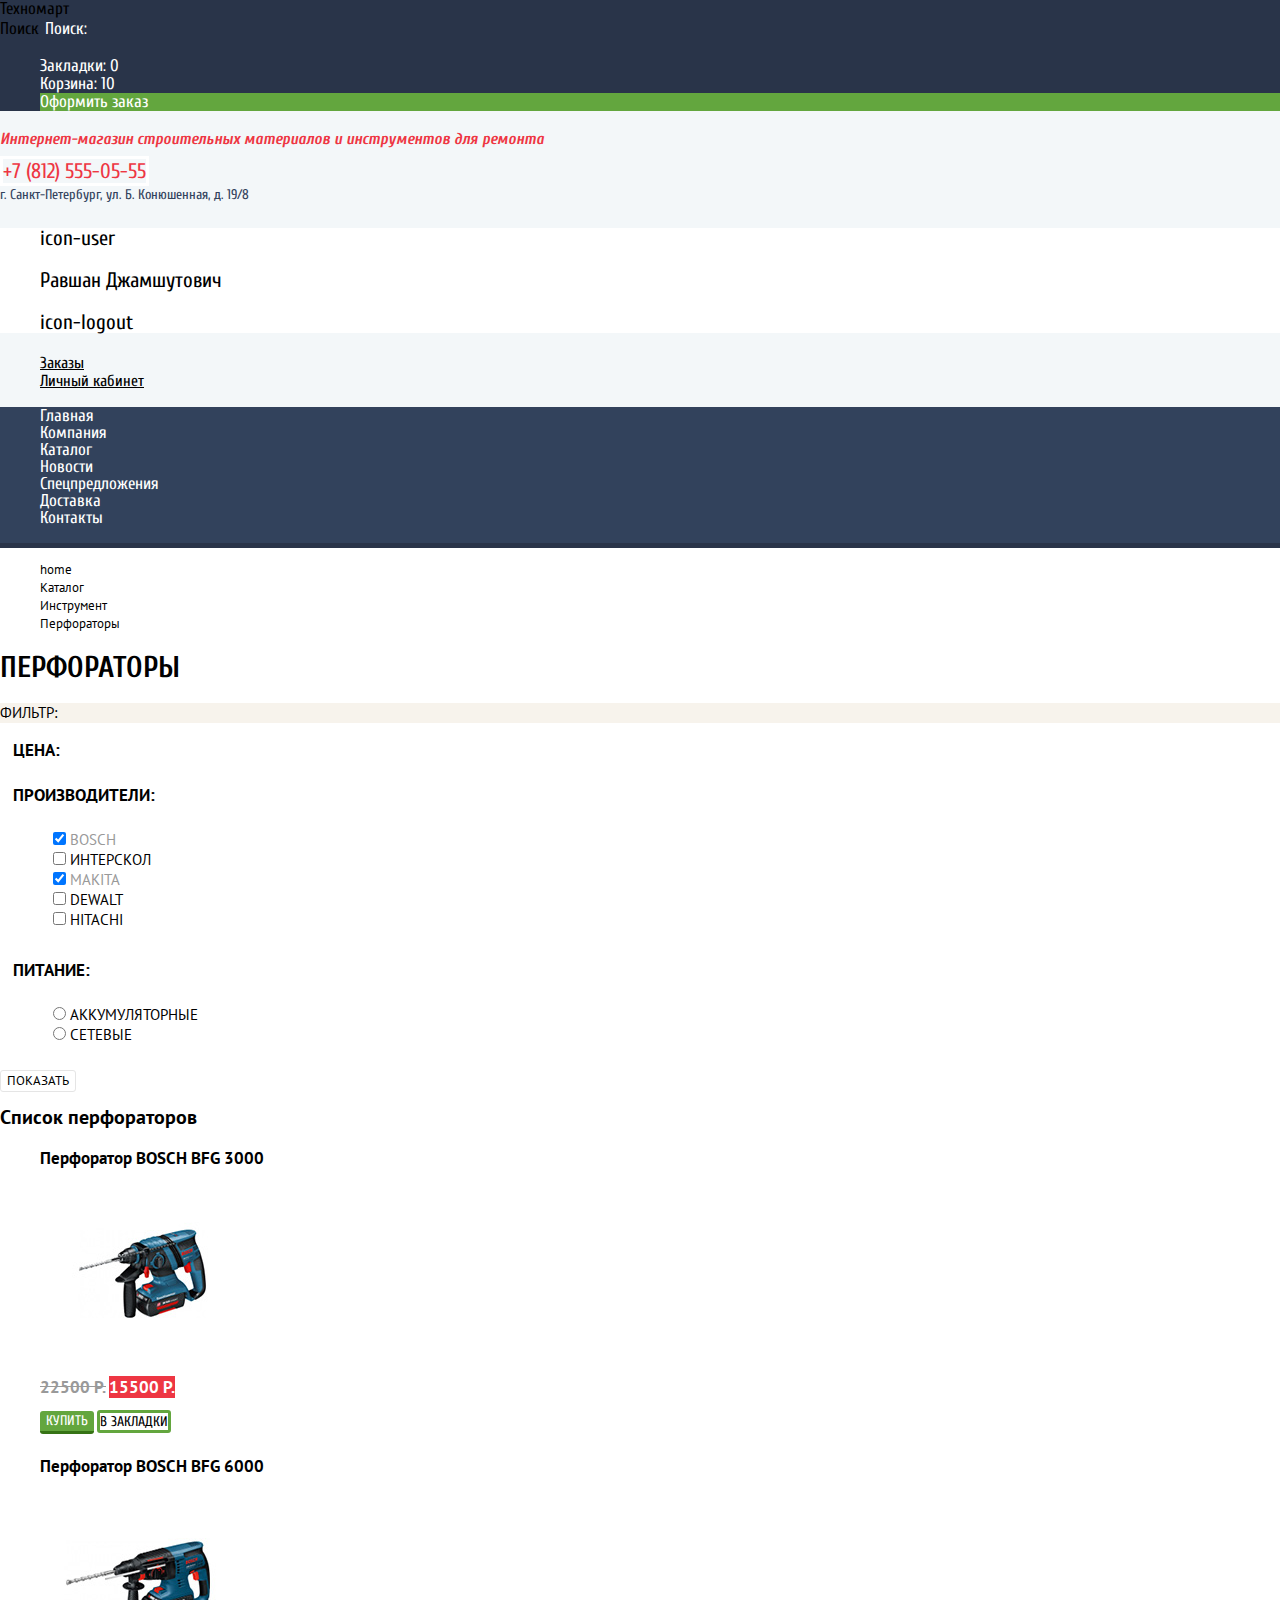
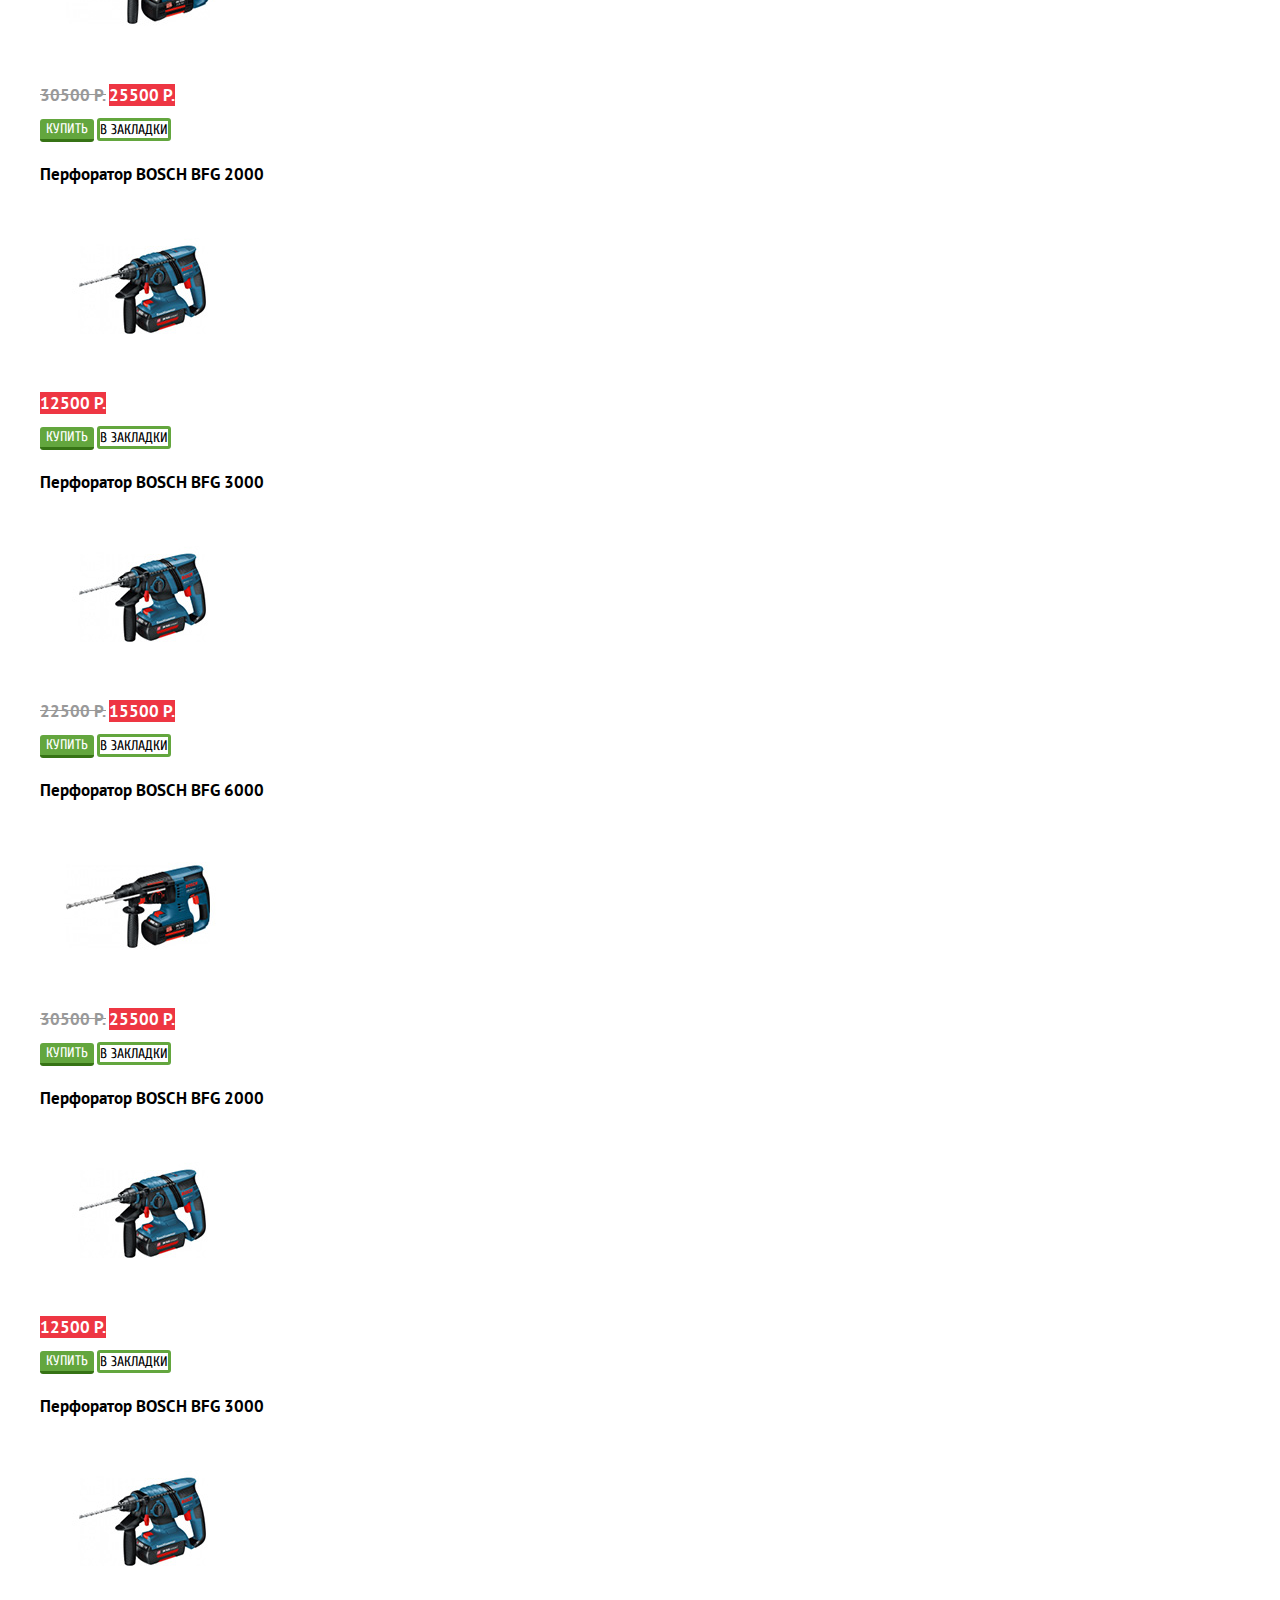
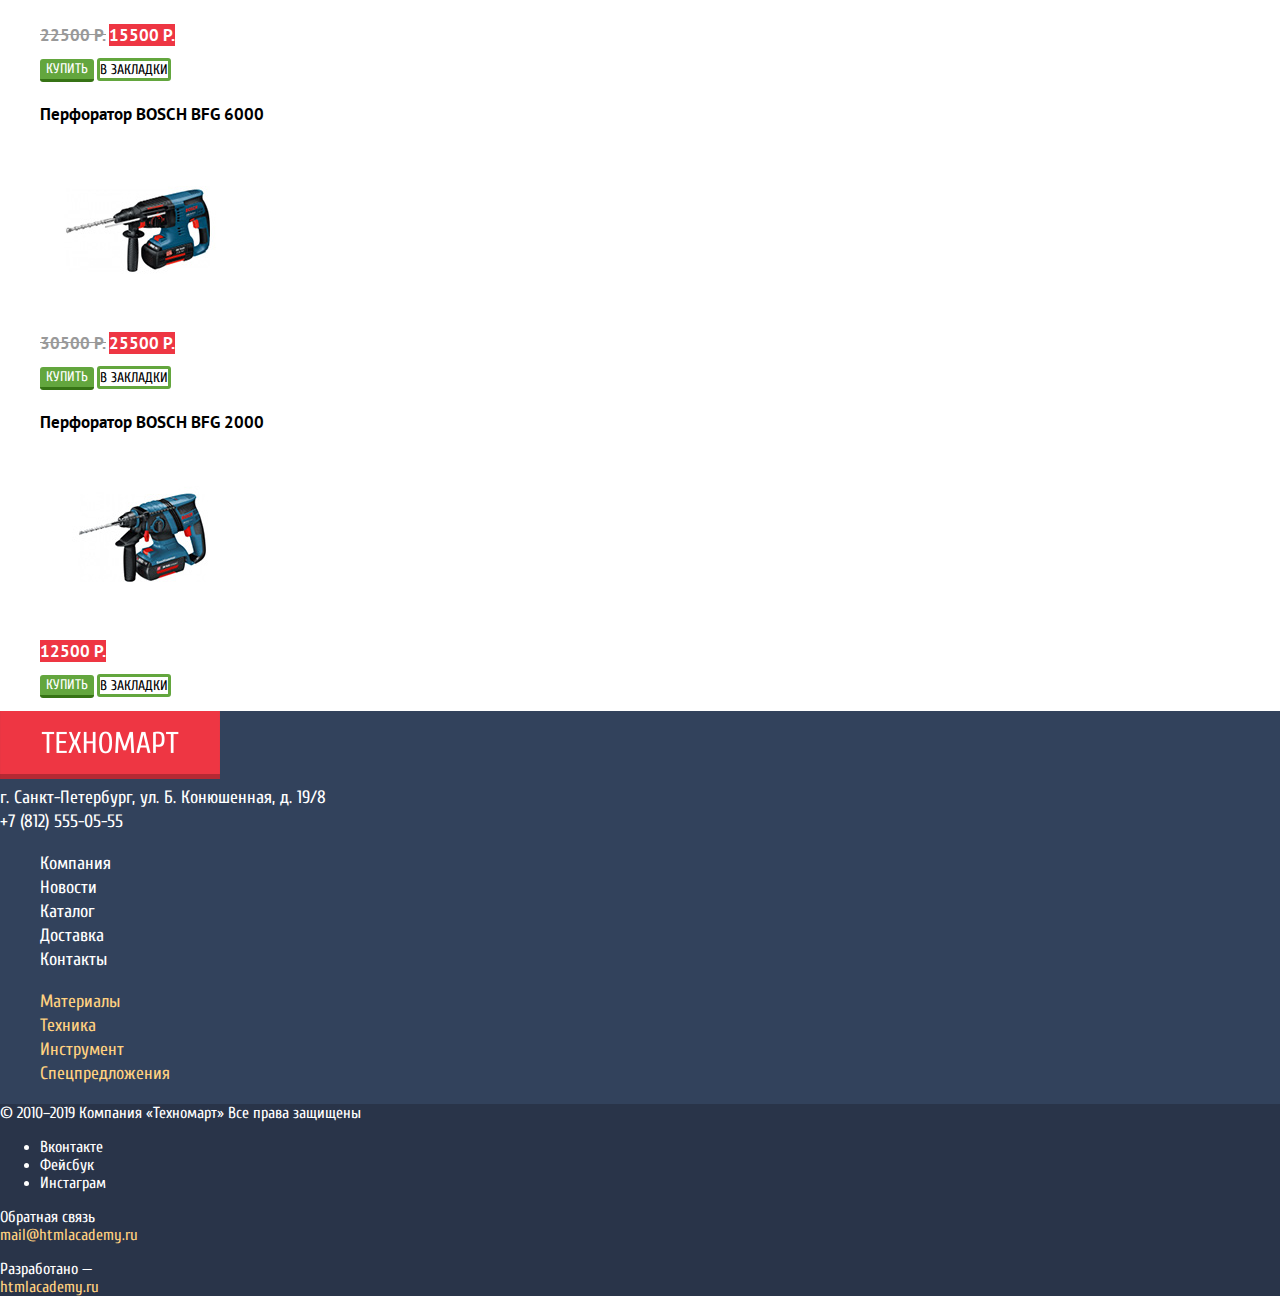
==== catalog.html @ 2416f350 "Базовая стилизация" ====
<!DOCTYPE html>
<html lang="ru">

<head>
  <meta charset="UTF-8">
  <title>Техномарт|Каталог</title>
  <link href="https://fonts.googleapis.com/css?family=Cuprum:400,400i,700|PT+Sans:400,700&display=swap&subset=cyrillic"
    rel="stylesheet">
  <link rel="stylesheet" href="css/normalize.css">
  <link rel="stylesheet" href="css/style.css">
</head>

<body>
  <header class="main-header">
    <div class="header-top">
      <a href="index.html">Техномарт</a>
      <form class="search-form" action="https://echo.htmlacademy.ru" method="GET">
        <label class="visually-hidden" for="search-line">Поиск</label>
        <input class="search-icon" id="search-line" type="search" name="search" placeholder="Поиск:">
      </form>
      <ul class="shop-block">
        <li>
          <a class="bookmark-header" href="#">Закладки: 0</a></li>
        <li>
          <a class="cart-header" href="#">Корзина: 10</a></li>
        <li>
          <a class="checkout-button" href="#">Оформить заказ</a></li>
      </ul>
    </div>
    <h1 class="desc">Интернет-магазин строительных материалов и инструментов для ремонта</h1>
    <div class="contacts-header">
      <a class="number-phone-header" href="tel:+78125550555">+7 (812) 555-05-55</a>
      <address class="address-header">г. Санкт-Петербург, ул. Б. Конюшенная, д. 19/8</address>
    </div>
    <section class="profile-list">
      <ul class="user-list">
        <li>
          <a class="icon-user" href="#">icon-user</a></li>
        <li>
          <p class="user-name">Равшан Джамшутович</p>
        </li>
        <li>
          <a class="icon-logout" href="#">icon-logout</a></li>
      </ul>
      <ul class="user-menu">
        <li>
          <a href="#">Заказы</a></li>
        <li>
          <a href="#">Личный кабинет</a></li>
      </ul>
    </section>
    <nav class="navigation-header">
      <ul class="site-navigation-header">
        <li>
          <a href="index.html">Главная</a></li>
        <li>
          <a href="#">Компания</a></li>
        <li>
          <a href="#">Каталог</a></li>
        <li>
          <a href="#">Новости</a></li>
        <li>
          <a href="#">Спецпредложения</a></li>
        <li>
          <a href="#">Доставка</a></li>
        <li>
          <a href="#">Контакты</a></li>
      </ul>
    </nav>
  </header>
  <main class="container">
    <ol class="breadcrumbs">
      <li>
        <a href="index.html">home</a></li>
      <li>
        <a href="#">Каталог</a></li>
      <li>
        <a href="#">Инструмент</a></li>
      <li>
        <a href="#">Перфораторы</a></li>
    </ol>
    <h1 class="intro">ПЕРФОРАТОРЫ</h1>
    <section class="filters">
      <h2 class="title-blocks">Фильтр:</h2>
      <form class="form-filters" action="https://echo.htmlacademy.ru" method="GET">
        <fieldset class="item-filters">
          <legend class="title-filters title-item">Цена:</legend>
        </fieldset>
        <fieldset class="item-filters">
          <legend class="title-filters title-item">Производители:</legend>
          <ul class="filters-list">
            <li>
              <input class="brands-item" type="checkbox" name="brands" value="bosch" id="bosch" checked>
              <label class="brands-filters" for="bosch">Bosch</label></li>
            <li>
              <input class="brands-item" type="checkbox" name="brands" value="interskol" id="interskol">
              <label class="brands-filters" for="interskol">Интерскол</label></li>
            <li>
              <input class="brands-item" type="checkbox" name="brands" value="makita" id="makita" checked>
              <label class="brands-filters" for="makita">Makita</label></li>
            <li>
              <input class="brands-item" type="checkbox" name="brands" value="dewalt" id="dewalt">
              <label class="brands-filters" for="dewalt">Dewalt</label></li>
            <li>
              <input class="brands-item" type="checkbox" name="brands" value="hitachi" id="hitachi">
              <label class="brands-filters" for="hitachi">Hitachi</label></li>
          </ul>
        </fieldset>
        <fieldset class="item-filters">
          <legend class="title-filters title-item">Питание:</legend>
          <ul class="filters-list">
            <li>
              <input class="power-supply" type="radio" name="supply" id="accumulator" value="accumulator">
              <label class="supply" for="accumulator">Аккумуляторные</label></li>
            <li>
              <input class="power-supply" type="radio" name="supply" id="network" value="network">
              <label class="supply" for="network">Сетевые</label></li>
          </ul>
        </fieldset>
        <button class="button button-filters" type="submit">Показать</button>
      </form>
    </section>
    <section class="catalog">
      <h2 class="visually-hidden">Список перфораторов</h2>
      <ul class="catalog-list">
        <li class="catalog-item">
          <h3 class="title-item">
            <a href="#">Перфоратор BOSCH BFG 3000</a></h3>
          <p class="catalog-item-image">
            <a href="#"><img src="img/bosch-bfg-3000.jpg" width="218" height="170" alt="Перфоратор BOSCH BFG 3000"></a>
          </p>
          <p class="catalog-item-price">
            <b class="item-old-price">22500 Р.</b>
            <b class="item-new-price">15500 Р.</b>
          </p>
          <div class="buttons-item-popup">
            <button class="button button-green" type="button">Купить</button>
            <a class="button-item-bookmarks" href="#">В закладки</a>
          </div>
        </li>
        <li class="catalog-item">
          <h3 class="title-item">
            <a href="#">Перфоратор BOSCH
              BFG 6000</a></h3>
          <p class="catalog-item-image">
            <a href="#"><img src="img/bosch-bfg-6000.jpg" width="218" height="170" alt="Перфоратор BOSCH
                  BFG 6000"></a></p>
          <p class="catalog-item-price">
            <b class="item-old-price">30500 Р.</b>
            <b class="item-new-price">25500 Р.</b>
          </p>
          <div class="buttons-item-popup">
            <button class="button button-green" type="button">Купить</button>
            <a class="button-item-bookmarks" href="#">В закладки</a>
          </div>
        </li>
        <li class="catalog-item">
          <h3 class="title-item">
            <a href="#">Перфоратор BOSCH
              BFG 2000</a></h3>
          <p class="catalog-item-image">
            <a href="#"><img src="img/bosch-bfg-2000.jpg" width="218" height="170" alt="Перфоратор BOSCH
                   BFG 2000"></a></p>
          <p class="catalog-item-price">
            <b class="item-old-price"></b>
            <b class="item-new-price">12500 Р.</b>
          </p>
          <div class="buttons-item-popup">
            <button class="button button-green" type="button">Купить</button>
            <a class="button-item-bookmarks" href="#">В закладки</a>
          </div>
        </li>
        <li class="catalog-item">
          <h3 class="title-item">
            <a href="#">Перфоратор BOSCH
              BFG 3000</a></h3>
          <p class="catalog-item-image">
            <a href="#"><img src="img/bosch-bfg-3000.jpg" width="218" height="170" alt="Перфоратор BOSCH
                 BFG 3000"></a></p>
          <p class="catalog-item-price">
            <b class="item-old-price">22500 Р.</b>
            <b class="item-new-price">15500 Р.</b>
          </p>
          <div class="buttons-item-popup">
            <button class="button button-green" type="button">Купить</button>
            <a class="button-item-bookmarks" href="#">В закладки</a>
          </div>
        </li>
        <li class="catalog-item">
          <h3 class="title-item">
            <a href="#">Перфоратор BOSCH
              BFG 6000</a></h3>
          <p class="catalog-item-image">
            <a href="#"><img src="img/bosch-bfg-6000.jpg" width="218" height="170" alt="Перфоратор BOSCH
                 BFG 6000"></a></p>
          <p class="catalog-item-price">
            <b class="item-old-price">30500 Р.</b>
            <b class="item-new-price">25500 Р.</b>
          </p>
          <div class="buttons-item-popup">
            <button class="button button-green" type="button">Купить</button>
            <a class="button-item-bookmarks" href="#">В закладки</a>
          </div>
        </li>
        <li class="catalog-item">
          <h3 class="title-item">
            <a href="#">Перфоратор BOSCH
              BFG 2000</a></h3>
          <p class="catalog-item-image">
            <a href="#"><img src="img/bosch-bfg-2000.jpg" width="218" height="170" alt="Перфоратор BOSCH
                 BFG 2000"></a></p>
          <p class="catalog-item-price">
            <b class="item-old-price"></b>
            <b class="item-new-price">12500 Р.</b>
          </p>
          <div class="buttons-item-popup">
            <button class="button button-green" type="button">Купить</button>
            <a class="button-item-bookmarks" href="#">В закладки</a>
          </div>
        </li>
        <li class="catalog-item">
          <h3 class="title-item">
            <a href="#">Перфоратор BOSCH
              BFG 3000</a></h3>
          <p class="catalog-item-image">
            <a href="#"><img src="img/bosch-bfg-3000.jpg" width="218" height="170" alt="Перфоратор BOSCH
                 BFG 3000"></a></p>
          <p class="catalog-item-price">
            <b class="item-old-price">22500 Р.</b>
            <b class="item-new-price">15500 Р.</b>
          </p>
          <div class="buttons-item-popup">
            <button class="button button-green" type="button">Купить</button>
            <a class="button-item-bookmarks" href="#">В закладки</a>
          </div>
        </li>
        <li class="catalog-item">
          <h3 class="title-item">
            <a href="#">Перфоратор BOSCH
              BFG 6000</a></h3>
          <p class="catalog-item-image">
            <a href="#"><img src="img/bosch-bfg-6000.jpg" width="218" height="170" alt="Перфоратор BOSCH
                 BFG 6000"></a></p>
          <p class="catalog-item-price">
            <b class="item-old-price">30500 Р.</b>
            <b class="item-new-price">25500 Р.</b>
          </p>
          <div class="buttons-item-popup">
            <button class="button button-green" type="button">Купить</button>
            <a class="button-item-bookmarks" href="#">В закладки</a>
          </div>
        </li>
        <li class="catalog-item">
          <h3 class="title-item">
            <a href="#">Перфоратор BOSCH
              BFG 2000</a></h3>
          <p class="catalog-item-image">
            <a href="#"><img src="img/bosch-bfg-2000.jpg" width="218" height="170" alt="Перфоратор BOSCH
                 BFG 2000"></a></p>
          <p class="catalog-item-price">
            <b class="item-old-price"></b>
            <b class="item-new-price">12500 Р.</b>
          </p>
          <div class="buttons-item-popup">
            <button class="button button-green" type="button">Купить</button>
            <a class="button-item-bookmarks" href="#">В закладки</a>
          </div>
        </li>
      </ul>

    </section>
  </main>
  <footer class="main-footer">
    <section class="container-footer">
      <div class="logo-contacts">
        <a class="main-logo" href="index.html"><img src="img/logo-footer.png" alt="«Техномарт»" width="220"
          height="68"></a>
        <address class="address-footer">г. Санкт-Петербург, ул. Б. Конюшенная, д. 19/8</address>
        <a class="number-phone-footer" href="tel:+78125550555">+7 (812) 555-05-55</a>
      </div>
      <nav class="navigation-footer">
        <ul class="site-navigation-footer">
          <li>
            <a href="#">Компания</a></li>
          <li>
            <a href="#">Новости</a></li>
          <li>
            <a href="catalog.html">Каталог</a></li>
          <li>
            <a href="#">Доставка</a></li>
          <li>
            <a href="#">Контакты</a></li>
        </ul>
        <ul class="navigation-features-footer">
          <li>
            <a href="#">Материалы</a></li>
          <li>
            <a href="#">Техника</a></li>
          <li>
            <a href="#">Инструмент</a></li>
          <li>
            <a href="#">Спецпредложения</a></li>
        </ul>
      </nav>
    </section>
    <section class="footer-copyright">
      <p class="copyright">&copy; 2010–2019 Компания «Техномарт»
        Все права защищены</p>
      <ul class="footer-social">
        <li>
          <a class="social-button" href="#">Вконтакте</a></li>
        <li>
          <a class="social-button" href="#">Фейсбук</a></li>
        <li>
          <a class="social-button" href="#">Инстаграм</a></li>
      </ul>
      <div class="footer-copyright-link">
        <p class="copyright-link">Обратная связь<br>
          <a class="link-footer" href="mailto:mail@htmlacademy.ru">mail@htmlacademy.ru</a></p>
        <p class="copyright-link">Разработано —<br>
          <a class="link-footer" href="https://htmlacademy.ru/intensive/htmlcss">htmlacademy.ru</a></p>
      </div>
    </section>
  </footer>
  <section class="modal">
    <h2 class="modal-title">Товар добавлен в корзину!</h2>
    <a href="#">Оформить заказ</a>
    <button class="button button-white" type="button">Продолжить покупки</button>
    <button class="button button-close" type="button">Закрыть</button>
  </section>
</body>

</html>
---- css/style.css ----
/* font-family: 'Cuprum', sans-serif;
font-family: 'PT Sans', sans-serif;
*/
body {
  margin: 0;
  padding: 0;

  font-size: 17px;
  font-family: "Cuprum", sans-serif;
}

a {
  color: inherit;
  text-decoration: none;
}

.shop-block,
.profile-list,
.site-navigation-header,
.about-us-list,
.site-navigation-footer,
.navigation-features-footer,
.user-list,
.user-menu,
.breadcrumbs,
.filters-list,
.catalog-list {
  list-style-type: none;
}

.main-header {
  background: #f3f7f9;
}

.header-top {
  line-height: 18px;

  background: #293449;
}

.search-icon {
  background: #293449;
  border: none;
}

.search-icon:active,
.search-icon:focus,
.search-icon:hover {
  background: #ffffff;
}


.search-icon::placeholder {
  color: #ffffff;
}

.search-form:hover,
.shop-block li:hover {
  background: #212a3a;
}

.shop-block {
  color: #ffffff;
}

.shop-block li:active {
  color: #babbbd;

  background: #161d29;
}


.shop-block li:last-child {
  background: #63a63e;
}

.shop-block li:last-child:hover {
  background: #5fbb2d;
}

.shop-block li:last-child:active {
  color: #b6c8ae;

  background: #518534;
}

.desc {
  font-style: italic;
  font-size: 16px;
  line-height: 23px;
  color: #ee3643;
}

.number-phone-header {
  font-size: 21px;
  line-height: 21px;
  color: #ee3643;

  border: 3px solid #ffffff;
}

.address-header {
  font-style: normal;
  font-size: 14px;
  line-height: 24px;
  color: #32425c;
}

.profile-list {
  font-size: 21px;
  line-height: 21px;
}

.profile-list-header {
  background: #ffffff;
}

.profile-list-header:hover {
  color: #ee3643;
}

.profile-list-header:active {
  color: #cacaca;
}

.user-list {
  background: #ffffff;
}

.user-list:active {
  color: #c8cdd3;
}

.user-menu {
  font-size: 16px;
  line-height: 18px;
  text-decoration: underline;
}


.user-menu li:hover {
  color: #ee3643;
}

.user-menu li:active {
  color: #c8cdd3;
}

.navigation-header {
  line-height: 17px;

  background: #32425c;
  border-bottom: 5px solid #293449;
}

.site-navigation-header {
  color: #ffffff;
}

.site-navigation-header li:hover {
  background: #293449;
}

.site-navigation-header li:active {
  color: #93969c;

  background: #1d2739;
}

.container {
  font-size: 13px;
  line-height: 18px;
  font-family: "PT Sans", sans-serif;
}

.intro {
  font-size: 30px;
  line-height: 30px;
  font-family: "Cuprum", sans-serif;
}

.filters {
  font-size: 15px;
  line-height: 20px;
  text-transform: uppercase;
}

.title-blocks {
  font: inherit;

  background: #f7f3ec;
}

.item-filters {
  border: none;
}

.title-item {
  font-weight: bold;
  font-size: 17px;
  line-height: 30px;
}

.brands-item:checked + .brands-filters {
  color: #999999;
}

.power-supply:checked + .supply {
  color: #999999;
}

.filters .button-filters {
  font-style: normal;
  font-size: 13px;
  line-height: 18px;
  font-family: "PT Sans", sans-serif;
  color: #000000;
  text-transform: uppercase;

  background: #ffffff;
  border: 1px solid #e5e5e5;
}

.item-old-price {
  font-size: 17px;
  line-height: 18px;
  color: #999999;
  text-decoration: line-through;
}

.item-new-price {
  font-size: 17px;
  line-height: 18px;
  color: #ffffff;

  background: #ee3643;
}

.buttons-item-popup .button-green {
  background: #63a63e;
  border-bottom: 3px solid #367315;
}

.button-green:hover {
  background: #5fbb2d;
}

.button-green:active {
  background: #518534;
}

.buttons-item-popup .button-item-bookmarks {
  font-size: 14px;
  line-height: 18px;
  font-family: "Cuprum", sans-serif;
  vertical-align: middle;
  text-align: center;
  text-transform: uppercase;

  border: 3px solid #63a63e;
  border-radius: 3px;
}

.button-item-bookmarks:hover {
  border: 3px solid #32425c;
}

.button-item-bookmarks:active {
  color: #c1c6ce;

  border: 3px solid #c1c6ce;
}

.about-us {
  font-size: 13px;
  line-height: 24px;
  font-family: "PT Sans", sans-serif;
  color: #000000;

  background: #ffffff;
}

.about-us-title {
  font-size: 30px;
  line-height: 30px;
}

.about-us-list {
  font-size: 18px;
  line-height: 20px;
  font-family: "Cuprum", sans-serif;
}

.about-us-button,
.button-red {
  background: #ee3643;
}

.button,
.about-us-button {
  font-size: 14px;
  line-height: 18px;
  font-family: "Cuprum", sans-serif;
  vertical-align: middle;
  text-align: center;
  color: #ffffff;
  text-transform: uppercase;

  border: none;
  border-radius: 3px;
}

.button-red:hover,
.about-us-button:hover {
  background: #ca2c37;
}

.button-red:hover,
.about-us-button:active {
  background: #ba2732;
}

.main-footer {
  font-size: 18px;
  line-height: 24px;
  font-family: "Cuprum", sans-serif;
  color: #ffffff;

  background: #32425c;
}

.address-footer {
  font-style: normal;
}

.site-navigation-footer li:hover {
  text-decoration: underline;
}

.site-navigation-footer li:active {
  color: #8a939f;
}


.navigation-features-footer {
  color: #ffd180;
}

.navigation-features-footer li:hover {
  text-decoration: underline;
}

.navigation-features-footer li:active {
  color: #ad956f;
}

.footer-copyright {
  font-size: 16px;
  line-height: 18px;

  background: #293449;
}

.link-footer {
  color: #ffd180;
}

.link-footer:hover {
  text-decoration: underline;
}

.link-footer:active {
  color: #ee3643;
}

.modal {
  display: none;
}
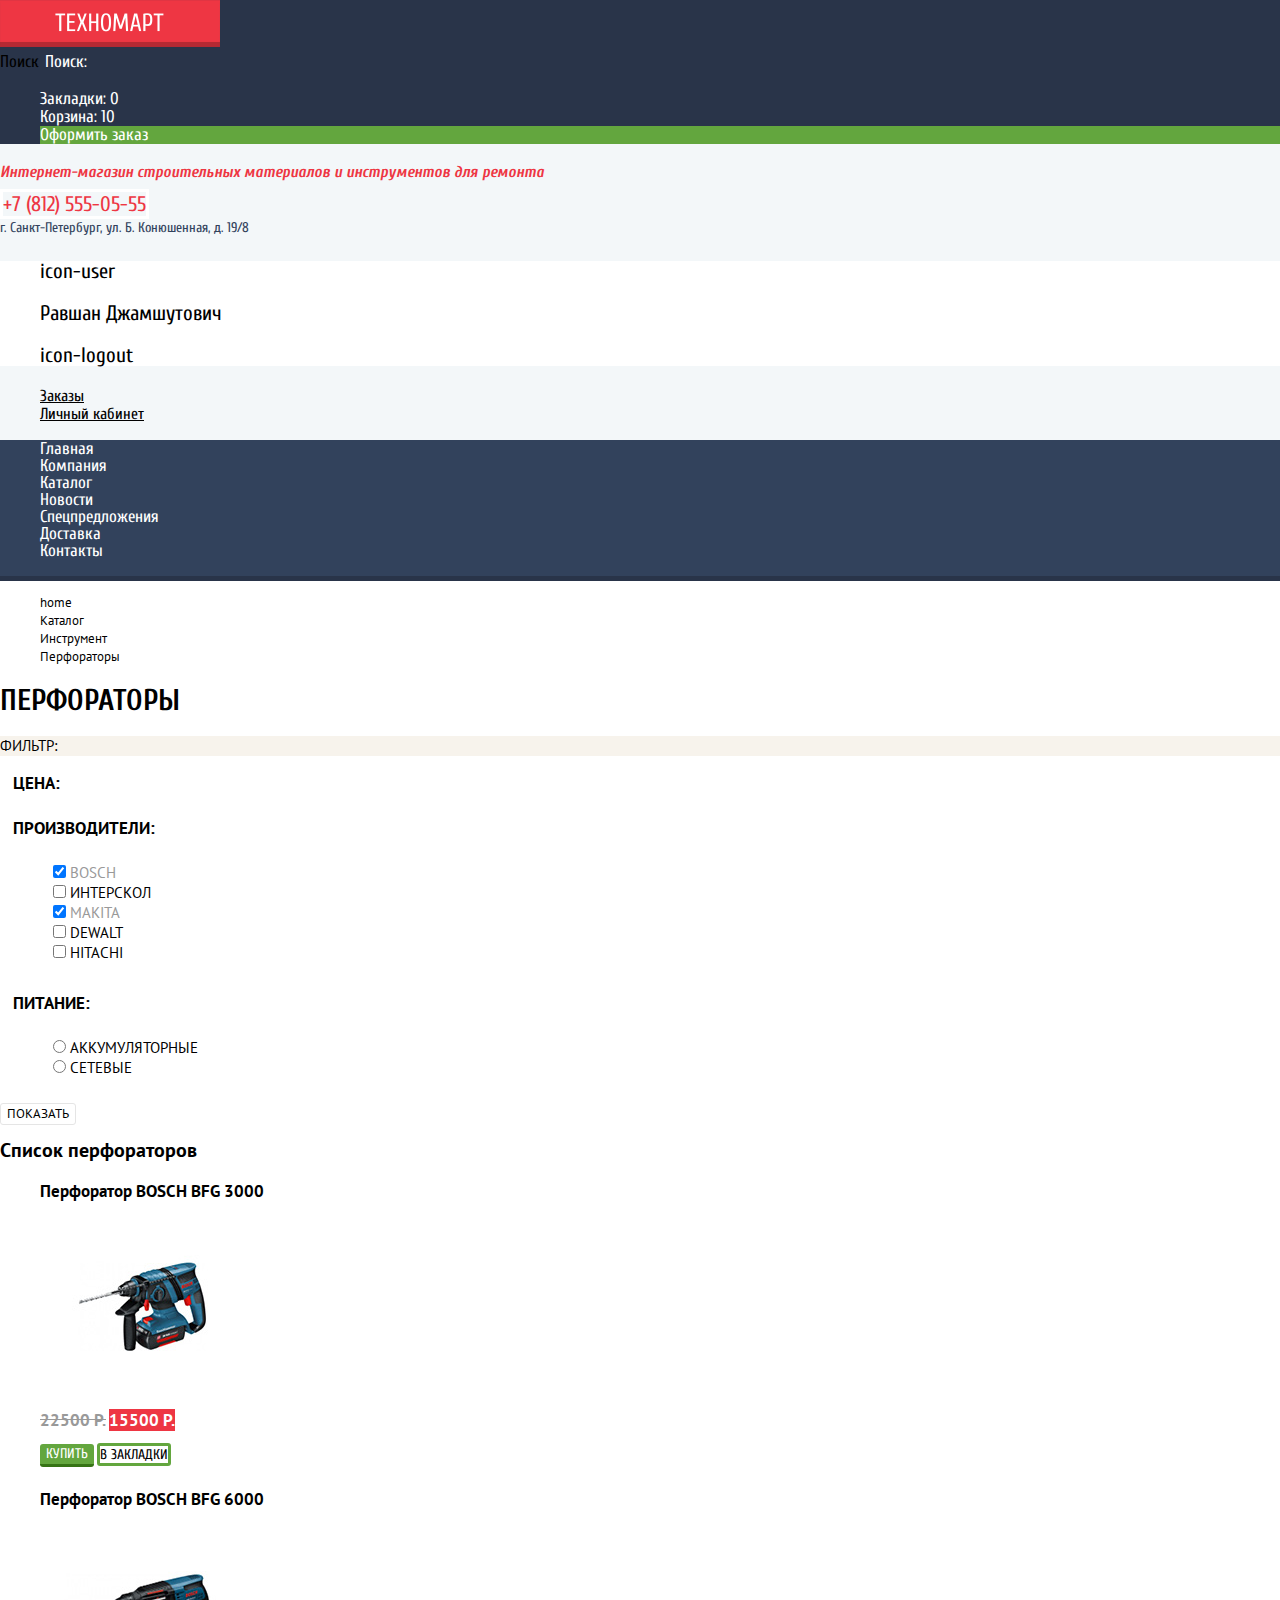
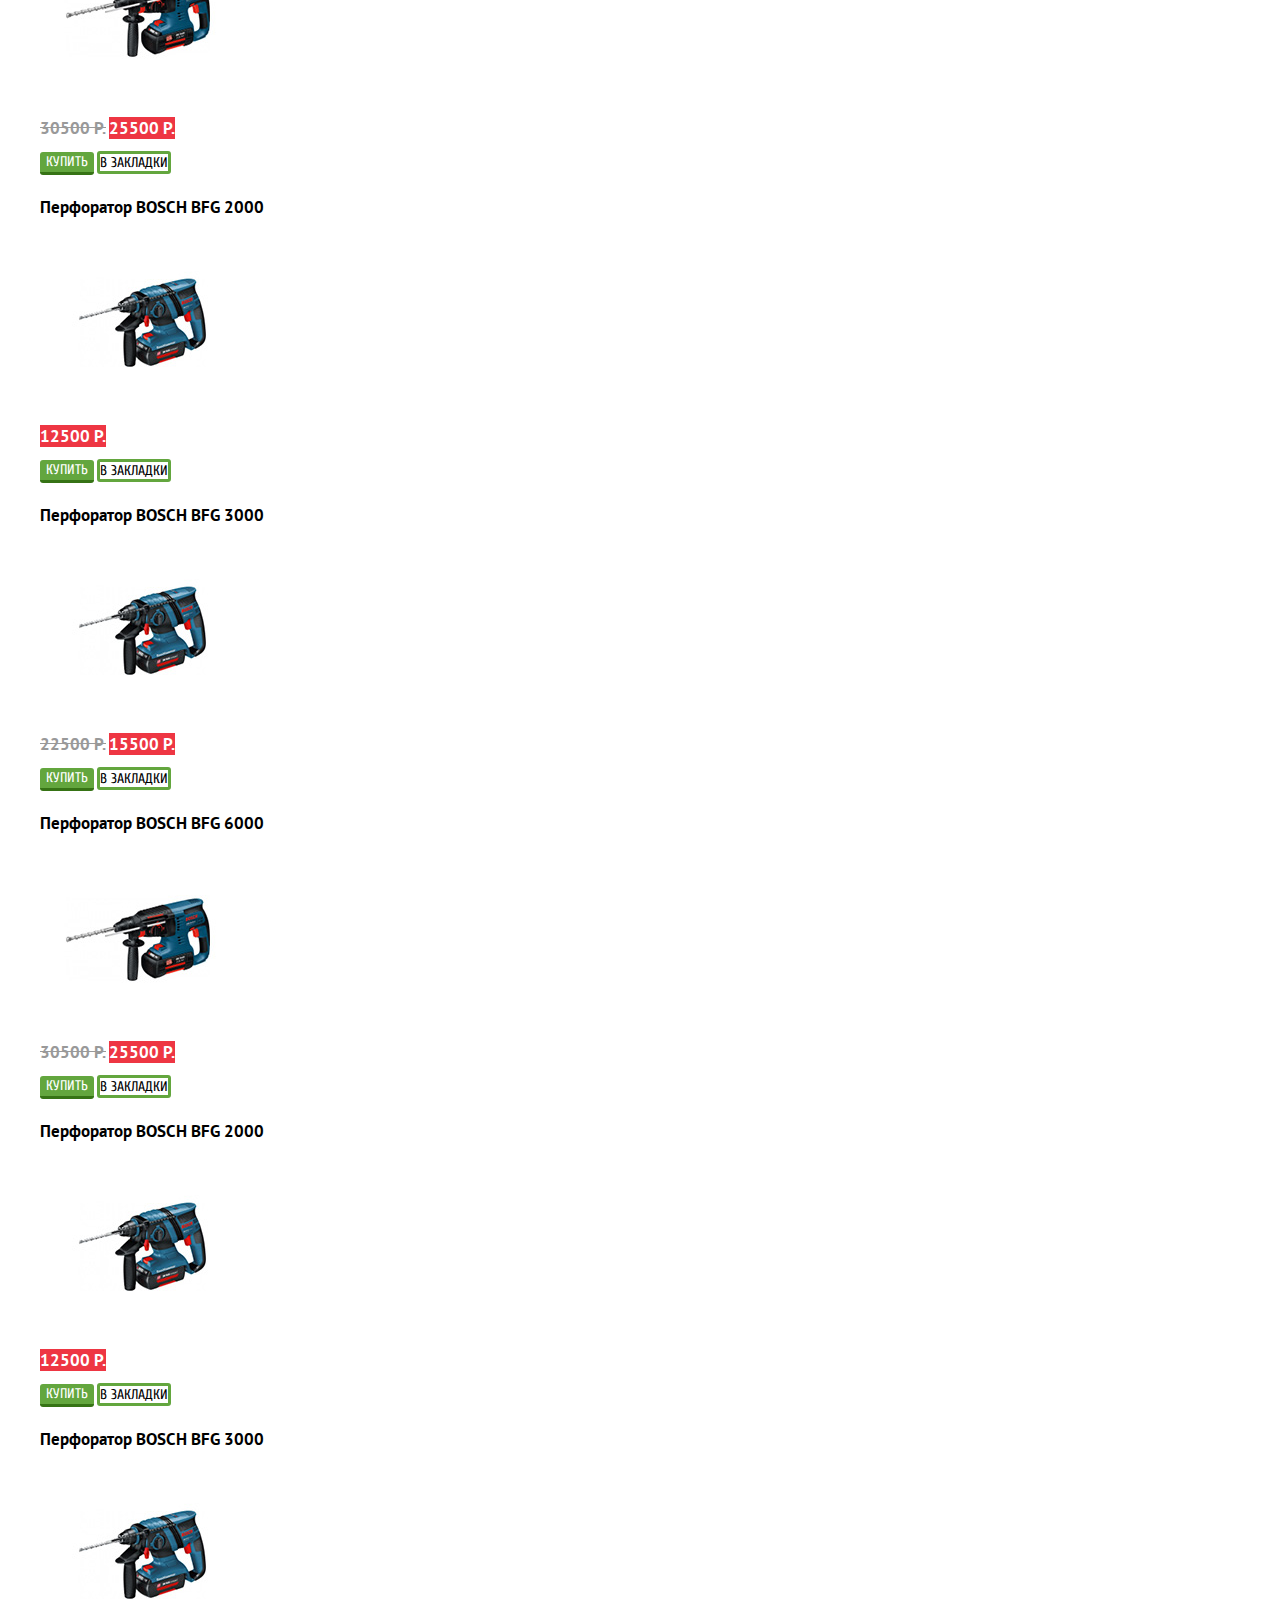
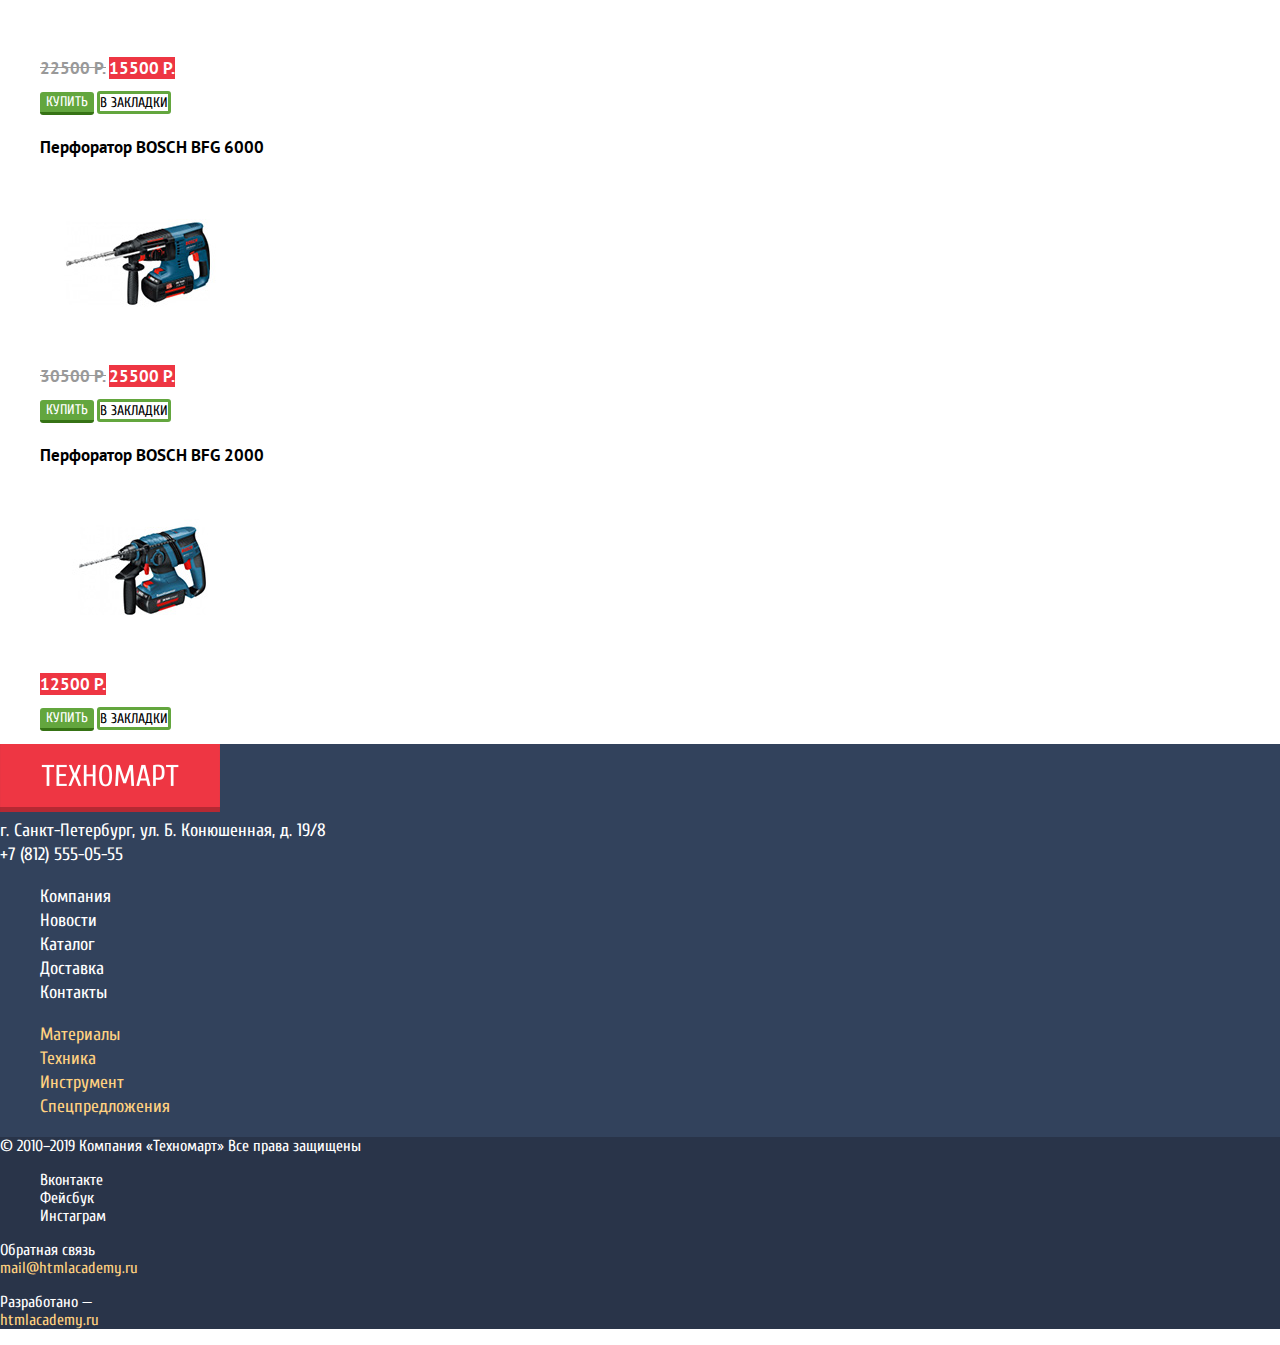
==== commit 32a0122b: "Базовая стилизация(исправления)" ====
--- a/catalog.html
+++ b/catalog.html
@@ -13,7 +13,7 @@
 <body>
   <header class="main-header">
     <div class="header-top">
-      <a href="index.html">Техномарт</a>
+      <a class="main-logo" href="#"><img src="img/logo.png" width="220" height="47" alt="«Техномарт»"></a>
       <form class="search-form" action="https://echo.htmlacademy.ru" method="GET">
         <label class="visually-hidden" for="search-line">Поиск</label>
         <input class="search-icon" id="search-line" type="search" name="search" placeholder="Поиск:">
--- a/css/style.css
+++ b/css/style.css
@@ -1,12 +1,10 @@
-/* font-family: 'Cuprum', sans-serif;
-font-family: 'PT Sans', sans-serif;
-*/
+
 body {
   margin: 0;
   padding: 0;
 
+  font-family: "Cuprum", Arial, sans-serif;
   font-size: 17px;
-  font-family: "Cuprum", sans-serif;
 }
 
 a {
@@ -14,19 +12,7 @@
   text-decoration: none;
 }
 
-.shop-block,
-.profile-list,
-.site-navigation-header,
-.about-us-list,
-.site-navigation-footer,
-.navigation-features-footer,
-.user-list,
-.user-menu,
-.breadcrumbs,
-.filters-list,
-.catalog-list {
-  list-style-type: none;
-}
+/* ---HEADER-top--- */
 
 .main-header {
   background: #f3f7f9;
@@ -49,7 +35,6 @@
   background: #ffffff;
 }
 
-
 .search-icon::placeholder {
   color: #ffffff;
 }
@@ -60,6 +45,7 @@
 }
 
 .shop-block {
+  list-style-type: none;
   color: #ffffff;
 }
 
@@ -69,7 +55,6 @@
   background: #161d29;
 }
 
-
 .shop-block li:last-child {
   background: #63a63e;
 }
@@ -83,6 +68,8 @@
 
   background: #518534;
 }
+
+/* ---HEADER-address-profile--- */
 
 .desc {
   font-style: italic;
@@ -107,6 +94,7 @@
 }
 
 .profile-list {
+  list-style-type: none;
   font-size: 21px;
   line-height: 21px;
 }
@@ -124,6 +112,8 @@
 }
 
 .user-list {
+  list-style-type: none;
+
   background: #ffffff;
 }
 
@@ -132,11 +122,11 @@
 }
 
 .user-menu {
+  list-style-type: none;
   font-size: 16px;
   line-height: 18px;
   text-decoration: underline;
 }
-
 
 .user-menu li:hover {
   color: #ee3643;
@@ -146,6 +136,8 @@
   color: #c8cdd3;
 }
 
+/* ---HEADER-navigation--- */
+
 .navigation-header {
   line-height: 17px;
 
@@ -154,6 +146,7 @@
 }
 
 .site-navigation-header {
+  list-style-type: none;
   color: #ffffff;
 }
 
@@ -167,17 +160,25 @@
   background: #1d2739;
 }
 
+/* ---MAIN-CATALOG--- */
+
+.breadcrumbs {
+  list-style-type: none;
+}
+
 .container {
+  font-family: "PT Sans", Arial, sans-serif;
   font-size: 13px;
   line-height: 18px;
-  font-family: "PT Sans", sans-serif;
 }
 
 .intro {
+  font-family: "Cuprum", Arial, sans-serif;
   font-size: 30px;
   line-height: 30px;
-  font-family: "Cuprum", sans-serif;
-}
+}
+
+/* ---MAIN-CATALOG-filters-block--- */
 
 .filters {
   font-size: 15px;
@@ -201,6 +202,10 @@
   line-height: 30px;
 }
 
+.filters-list {
+  list-style-type: none;
+}
+
 .brands-item:checked + .brands-filters {
   color: #999999;
 }
@@ -209,11 +214,15 @@
   color: #999999;
 }
 
+.catalog-list {
+  list-style-type: none;
+}
+
 .filters .button-filters {
+  font-family: "PT Sans", Arial, sans-serif;
   font-style: normal;
   font-size: 13px;
   line-height: 18px;
-  font-family: "PT Sans", sans-serif;
   color: #000000;
   text-transform: uppercase;
 
@@ -221,6 +230,8 @@
   border: 1px solid #e5e5e5;
 }
 
+/* ---MAIN-CATALOG-catalog--- */
+
 .item-old-price {
   font-size: 17px;
   line-height: 18px;
@@ -235,6 +246,8 @@
 
   background: #ee3643;
 }
+
+/* ---MAIN-CATALOG-catalog-popup--- */
 
 .buttons-item-popup .button-green {
   background: #63a63e;
@@ -250,9 +263,9 @@
 }
 
 .buttons-item-popup .button-item-bookmarks {
+  font-family: "Cuprum", Arial, sans-serif;
   font-size: 14px;
   line-height: 18px;
-  font-family: "Cuprum", sans-serif;
   vertical-align: middle;
   text-align: center;
   text-transform: uppercase;
@@ -271,10 +284,12 @@
   border: 3px solid #c1c6ce;
 }
 
+/* ---MAIN-about-us--- */
+
 .about-us {
+  font-family: "PT Sans", Arial, sans-serif;
   font-size: 13px;
   line-height: 24px;
-  font-family: "PT Sans", sans-serif;
   color: #000000;
 
   background: #ffffff;
@@ -286,9 +301,10 @@
 }
 
 .about-us-list {
+  font-family: "Cuprum", Arial, sans-serif;
+  list-style-type: none;
   font-size: 18px;
   line-height: 20px;
-  font-family: "Cuprum", sans-serif;
 }
 
 .about-us-button,
@@ -296,11 +312,13 @@
   background: #ee3643;
 }
 
+/* ---BUTTON--- */
+
 .button,
 .about-us-button {
+  font-family: "Cuprum", Arial, sans-serif;
   font-size: 14px;
   line-height: 18px;
-  font-family: "Cuprum", sans-serif;
   vertical-align: middle;
   text-align: center;
   color: #ffffff;
@@ -320,10 +338,12 @@
   background: #ba2732;
 }
 
+/* ---FOOTER--- */
+
 .main-footer {
+  font-family: "Cuprum", Arial, sans-serif;
   font-size: 18px;
   line-height: 24px;
-  font-family: "Cuprum", sans-serif;
   color: #ffffff;
 
   background: #32425c;
@@ -333,6 +353,10 @@
   font-style: normal;
 }
 
+.site-navigation-footer {
+  list-style-type: none;
+}
+
 .site-navigation-footer li:hover {
   text-decoration: underline;
 }
@@ -343,6 +367,7 @@
 
 
 .navigation-features-footer {
+  list-style-type: none;
   color: #ffd180;
 }
 
@@ -354,6 +379,10 @@
   color: #ad956f;
 }
 
+.footer-social {
+  list-style-type: none;
+}
+
 .footer-copyright {
   font-size: 16px;
   line-height: 18px;
@@ -373,6 +402,8 @@
   color: #ee3643;
 }
 
+/* ---MODAL--- */
+
 .modal {
   display: none;
 }
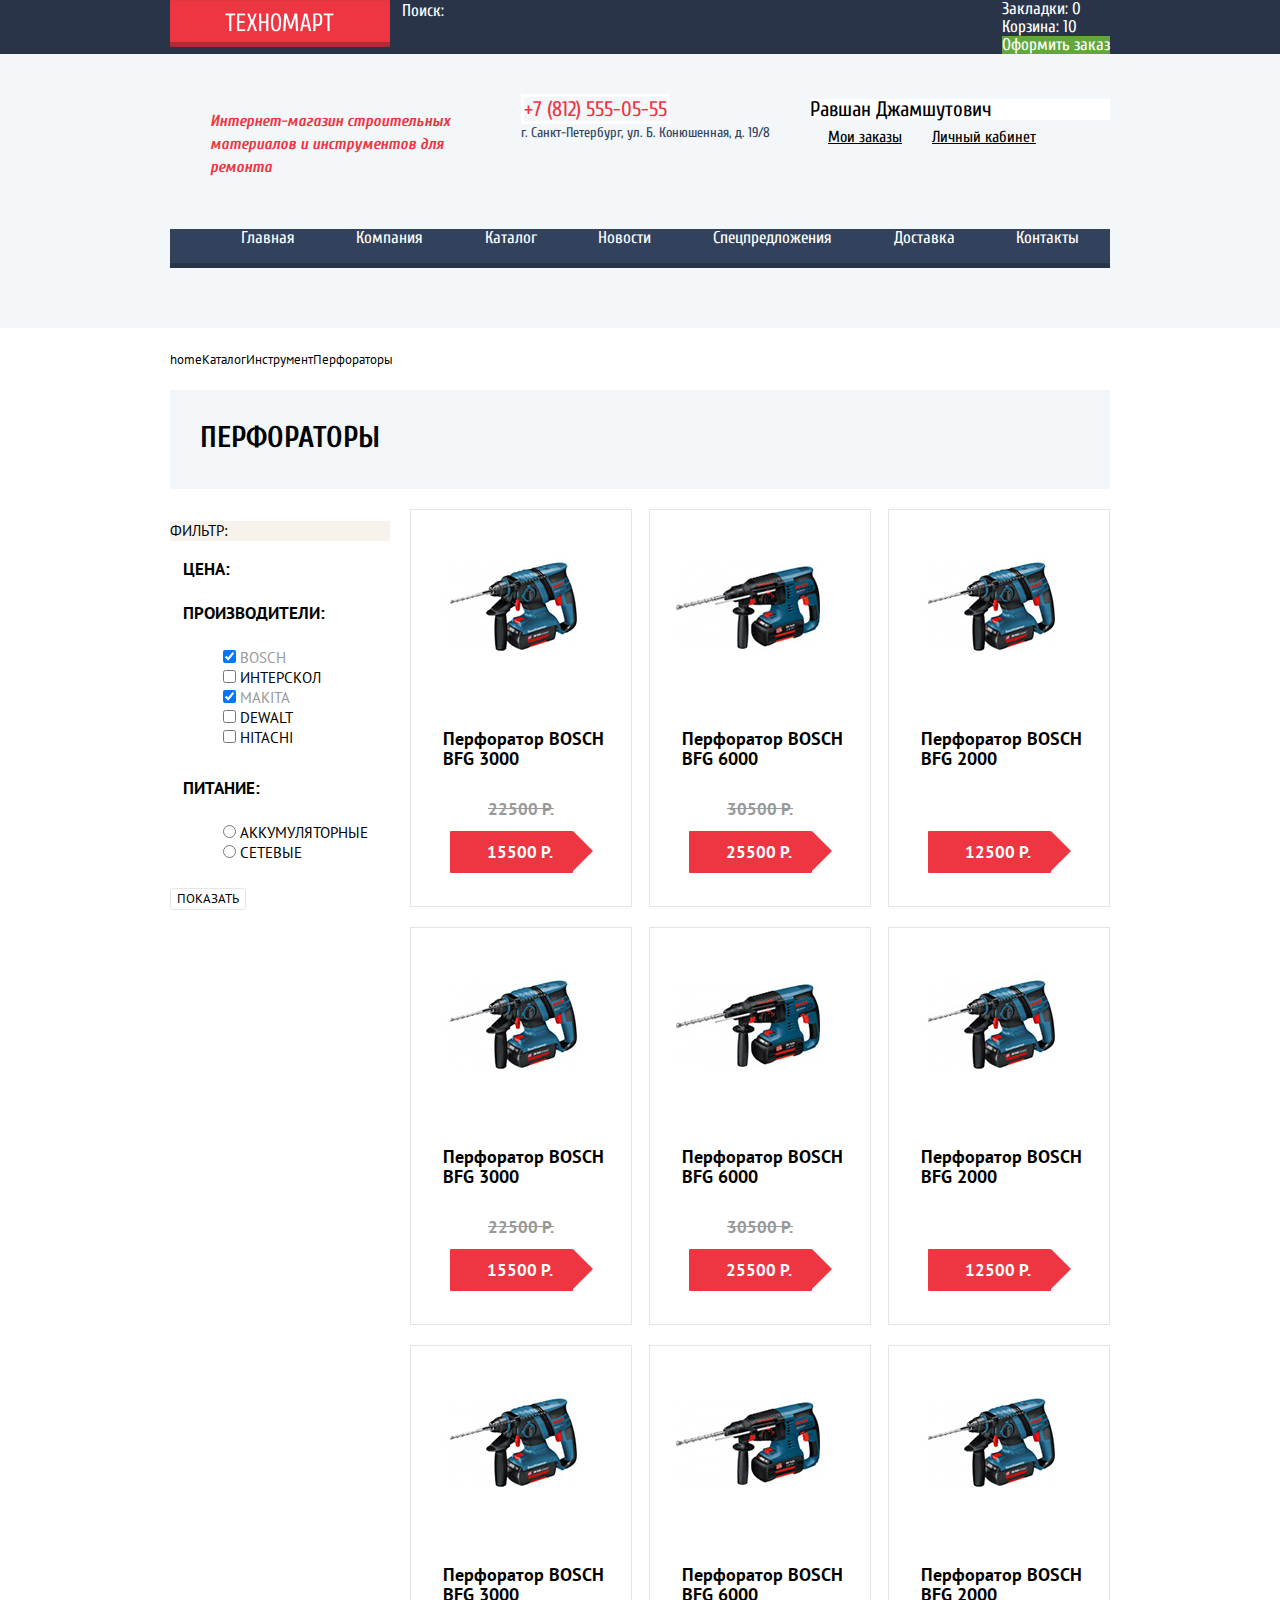
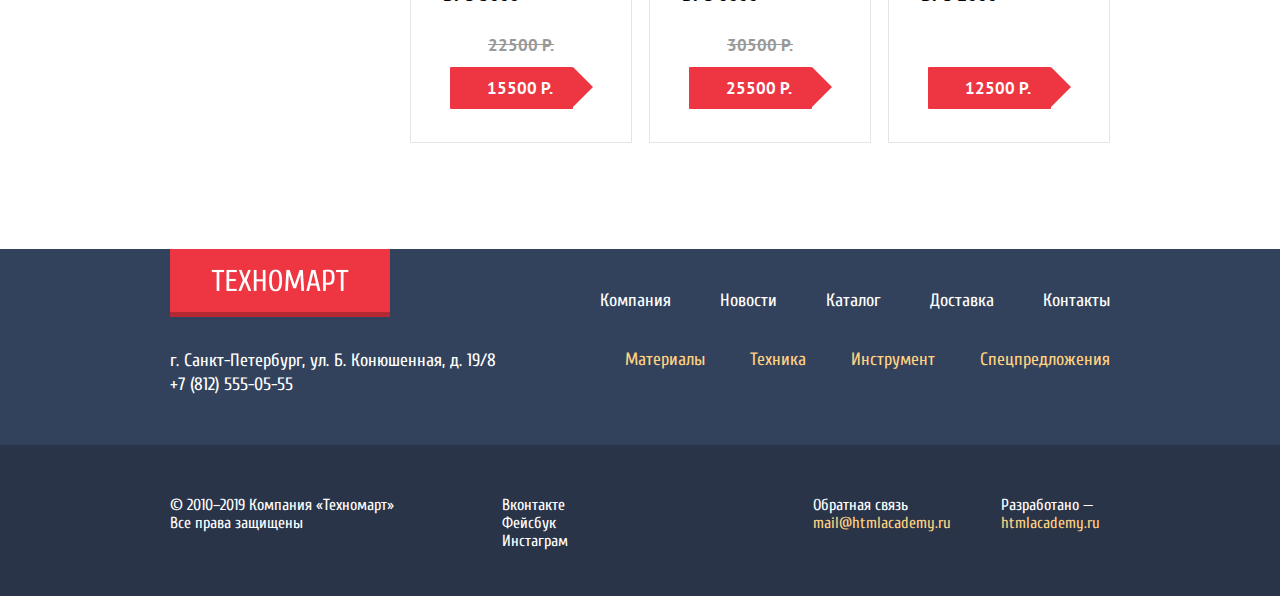
==== commit 89e155ac: "Сетка на флексах" ====
--- a/catalog.html
+++ b/catalog.html
@@ -12,43 +12,49 @@
 
 <body>
   <header class="main-header">
-    <div class="header-top">
-      <a class="main-logo" href="#"><img src="img/logo.png" width="220" height="47" alt="«Техномарт»"></a>
-      <form class="search-form" action="https://echo.htmlacademy.ru" method="GET">
-        <label class="visually-hidden" for="search-line">Поиск</label>
-        <input class="search-icon" id="search-line" type="search" name="search" placeholder="Поиск:">
-      </form>
-      <ul class="shop-block">
-        <li>
-          <a class="bookmark-header" href="#">Закладки: 0</a></li>
-        <li>
-          <a class="cart-header" href="#">Корзина: 10</a></li>
-        <li>
-          <a class="checkout-button" href="#">Оформить заказ</a></li>
-      </ul>
-    </div>
-    <h1 class="desc">Интернет-магазин строительных материалов и инструментов для ремонта</h1>
-    <div class="contacts-header">
-      <a class="number-phone-header" href="tel:+78125550555">+7 (812) 555-05-55</a>
-      <address class="address-header">г. Санкт-Петербург, ул. Б. Конюшенная, д. 19/8</address>
-    </div>
-    <section class="profile-list">
-      <ul class="user-list">
-        <li>
-          <a class="icon-user" href="#">icon-user</a></li>
-        <li>
-          <p class="user-name">Равшан Джамшутович</p>
-        </li>
-        <li>
-          <a class="icon-logout" href="#">icon-logout</a></li>
-      </ul>
-      <ul class="user-menu">
-        <li>
-          <a href="#">Заказы</a></li>
-        <li>
-          <a href="#">Личный кабинет</a></li>
-      </ul>
-    </section>
+    <div class="header-top-wrapper">
+      <div class="header-top">
+        <a class="main-logo" href="#"><img src="img/logo.png" width="220" height="47" alt="«Техномарт»"></a>
+        <form class="search-form" action="https://echo.htmlacademy.ru" method="GET">
+          <label class="visually-hidden" for="search-line">Поиск</label>
+          <input class="search-icon" id="search-line" type="search" name="search" placeholder="Поиск:">
+        </form>
+        <ul class="shop-block">
+          <li>
+            <a class="bookmark-header" href="#">Закладки: 0</a></li>
+          <li>
+            <a class="cart-header" href="#">Корзина: 10</a></li>
+          <li>
+            <a class="checkout-button" href="#">Оформить заказ</a></li>
+        </ul>
+      </div>
+    </div>
+    <div class="container-header">
+      <h1 class="desc">Интернет-магазин строительных материалов и инструментов для ремонта</h1>
+      <div class="contacts-header">
+        <a class="number-phone-header" href="tel:+78125550555">+7 (812) 555-05-55</a>
+        <address class="address-header">г. Санкт-Петербург, ул. Б. Конюшенная, д. 19/8</address>
+      </div>
+      <section class="profile-list">
+        <div class="profile-list-wrapper">
+          <ul class="user-list">
+            <li>
+              <a class="icon-user" href="#"></a></li>
+            <li>
+              <p class="user-name">Равшан Джамшутович</p>
+            </li>
+            <li>
+              <a class="icon-logout" href="#"></a></li>
+          </ul>
+          <ul class="user-menu">
+            <li>
+              <a href="#">Мои заказы</a></li>
+            <li>
+              <a href="#">Личный кабинет</a></li>
+          </ul>
+      </section>
+    </div>
+    </div>
     <nav class="navigation-header">
       <ul class="site-navigation-header">
         <li>
@@ -68,7 +74,7 @@
       </ul>
     </nav>
   </header>
-  <main class="container">
+  <main class="container-catalog">
     <ol class="breadcrumbs">
       <li>
         <a href="index.html">home</a></li>
@@ -80,247 +86,254 @@
         <a href="#">Перфораторы</a></li>
     </ol>
     <h1 class="intro">ПЕРФОРАТОРЫ</h1>
-    <section class="filters">
-      <h2 class="title-blocks">Фильтр:</h2>
-      <form class="form-filters" action="https://echo.htmlacademy.ru" method="GET">
-        <fieldset class="item-filters">
-          <legend class="title-filters title-item">Цена:</legend>
-        </fieldset>
-        <fieldset class="item-filters">
-          <legend class="title-filters title-item">Производители:</legend>
-          <ul class="filters-list">
-            <li>
-              <input class="brands-item" type="checkbox" name="brands" value="bosch" id="bosch" checked>
-              <label class="brands-filters" for="bosch">Bosch</label></li>
-            <li>
-              <input class="brands-item" type="checkbox" name="brands" value="interskol" id="interskol">
-              <label class="brands-filters" for="interskol">Интерскол</label></li>
-            <li>
-              <input class="brands-item" type="checkbox" name="brands" value="makita" id="makita" checked>
-              <label class="brands-filters" for="makita">Makita</label></li>
-            <li>
-              <input class="brands-item" type="checkbox" name="brands" value="dewalt" id="dewalt">
-              <label class="brands-filters" for="dewalt">Dewalt</label></li>
-            <li>
-              <input class="brands-item" type="checkbox" name="brands" value="hitachi" id="hitachi">
-              <label class="brands-filters" for="hitachi">Hitachi</label></li>
-          </ul>
-        </fieldset>
-        <fieldset class="item-filters">
-          <legend class="title-filters title-item">Питание:</legend>
-          <ul class="filters-list">
-            <li>
-              <input class="power-supply" type="radio" name="supply" id="accumulator" value="accumulator">
-              <label class="supply" for="accumulator">Аккумуляторные</label></li>
-            <li>
-              <input class="power-supply" type="radio" name="supply" id="network" value="network">
-              <label class="supply" for="network">Сетевые</label></li>
-          </ul>
-        </fieldset>
-        <button class="button button-filters" type="submit">Показать</button>
-      </form>
-    </section>
-    <section class="catalog">
-      <h2 class="visually-hidden">Список перфораторов</h2>
-      <ul class="catalog-list">
-        <li class="catalog-item">
-          <h3 class="title-item">
-            <a href="#">Перфоратор BOSCH BFG 3000</a></h3>
-          <p class="catalog-item-image">
-            <a href="#"><img src="img/bosch-bfg-3000.jpg" width="218" height="170" alt="Перфоратор BOSCH BFG 3000"></a>
-          </p>
-          <p class="catalog-item-price">
-            <b class="item-old-price">22500 Р.</b>
-            <b class="item-new-price">15500 Р.</b>
-          </p>
-          <div class="buttons-item-popup">
-            <button class="button button-green" type="button">Купить</button>
-            <a class="button-item-bookmarks" href="#">В закладки</a>
-          </div>
-        </li>
-        <li class="catalog-item">
-          <h3 class="title-item">
-            <a href="#">Перфоратор BOSCH
-              BFG 6000</a></h3>
-          <p class="catalog-item-image">
-            <a href="#"><img src="img/bosch-bfg-6000.jpg" width="218" height="170" alt="Перфоратор BOSCH
+    <div class="container-catalog-wrapper">
+      <section class="filters">
+        <h2 class="title-blocks">Фильтр:</h2>
+        <form class="form-filters" action="https://echo.htmlacademy.ru" method="GET">
+          <fieldset class="item-filters">
+            <legend class="title-filters">Цена:</legend>
+          </fieldset>
+          <fieldset class="item-filters">
+            <legend class="title-filters">Производители:</legend>
+            <ul class="filters-list">
+              <li>
+                <input class="brands-item" type="checkbox" name="brands" value="bosch" id="bosch" checked>
+                <label class="brands-filters" for="bosch">Bosch</label></li>
+              <li>
+                <input class="brands-item" type="checkbox" name="brands" value="interskol" id="interskol">
+                <label class="brands-filters" for="interskol">Интерскол</label></li>
+              <li>
+                <input class="brands-item" type="checkbox" name="brands" value="makita" id="makita" checked>
+                <label class="brands-filters" for="makita">Makita</label></li>
+              <li>
+                <input class="brands-item" type="checkbox" name="brands" value="dewalt" id="dewalt">
+                <label class="brands-filters" for="dewalt">Dewalt</label></li>
+              <li>
+                <input class="brands-item" type="checkbox" name="brands" value="hitachi" id="hitachi">
+                <label class="brands-filters" for="hitachi">Hitachi</label></li>
+            </ul>
+          </fieldset>
+          <fieldset class="item-filters">
+            <legend class="title-filters">Питание:</legend>
+            <ul class="filters-list">
+              <li>
+                <input class="power-supply" type="radio" name="supply" id="accumulator" value="accumulator">
+                <label class="supply" for="accumulator">Аккумуляторные</label></li>
+              <li>
+                <input class="power-supply" type="radio" name="supply" id="network" value="network">
+                <label class="supply" for="network">Сетевые</label></li>
+            </ul>
+          </fieldset>
+          <button class="button button-filters" type="submit">Показать</button>
+        </form>
+      </section>
+      <section class="catalog">
+        <h2 class="visually-hidden">Список перфораторов</h2>
+        <ul class="catalog-list">
+          <li class="catalog-item">
+            <h3 class="title-item">
+              <a href="#">Перфоратор BOSCH BFG 3000</a></h3>
+            <p class="catalog-item-image">
+              <a href="#"><img src="img/bosch-bfg-3000.jpg" width="218" height="170"
+                  alt="Перфоратор BOSCH BFG 3000"></a>
+            </p>
+            <p class="catalog-item-price">
+              <b class="item-old-price">22500 Р.</b>
+              <b class="item-new-price">15500 Р.</b>
+            </p>
+            <div class="buttons-item-popup">
+              <button class="button button-green" type="button">Купить</button>
+              <a class="button-item-bookmarks" href="#">В закладки</a>
+            </div>
+          </li>
+          <li class="catalog-item">
+            <h3 class="title-item">
+              <a href="#">Перфоратор BOSCH
+                BFG 6000</a></h3>
+            <p class="catalog-item-image">
+              <a href="#"><img src="img/bosch-bfg-6000.jpg" width="218" height="170" alt="Перфоратор BOSCH
                   BFG 6000"></a></p>
-          <p class="catalog-item-price">
-            <b class="item-old-price">30500 Р.</b>
-            <b class="item-new-price">25500 Р.</b>
-          </p>
-          <div class="buttons-item-popup">
-            <button class="button button-green" type="button">Купить</button>
-            <a class="button-item-bookmarks" href="#">В закладки</a>
-          </div>
-        </li>
-        <li class="catalog-item">
-          <h3 class="title-item">
-            <a href="#">Перфоратор BOSCH
-              BFG 2000</a></h3>
-          <p class="catalog-item-image">
-            <a href="#"><img src="img/bosch-bfg-2000.jpg" width="218" height="170" alt="Перфоратор BOSCH
+            <p class="catalog-item-price">
+              <b class="item-old-price">30500 Р.</b>
+              <b class="item-new-price">25500 Р.</b>
+            </p>
+            <div class="buttons-item-popup">
+              <button class="button button-green" type="button">Купить</button>
+              <a class="button-item-bookmarks" href="#">В закладки</a>
+            </div>
+          </li>
+          <li class="catalog-item">
+            <h3 class="title-item">
+              <a href="#">Перфоратор BOSCH
+                BFG 2000</a></h3>
+            <p class="catalog-item-image">
+              <a href="#"><img src="img/bosch-bfg-2000.jpg" width="218" height="170" alt="Перфоратор BOSCH
                    BFG 2000"></a></p>
-          <p class="catalog-item-price">
-            <b class="item-old-price"></b>
-            <b class="item-new-price">12500 Р.</b>
-          </p>
-          <div class="buttons-item-popup">
-            <button class="button button-green" type="button">Купить</button>
-            <a class="button-item-bookmarks" href="#">В закладки</a>
-          </div>
-        </li>
-        <li class="catalog-item">
-          <h3 class="title-item">
-            <a href="#">Перфоратор BOSCH
-              BFG 3000</a></h3>
-          <p class="catalog-item-image">
-            <a href="#"><img src="img/bosch-bfg-3000.jpg" width="218" height="170" alt="Перфоратор BOSCH
+            <p class="catalog-item-price">
+              <b class="item-old-price"><br></b>
+              <b class="item-new-price">12500 Р.</b>
+            </p>
+            <div class="buttons-item-popup">
+              <button class="button button-green" type="button">Купить</button>
+              <a class="button-item-bookmarks" href="#">В закладки</a>
+            </div>
+          </li>
+          <li class="catalog-item">
+            <h3 class="title-item">
+              <a href="#">Перфоратор BOSCH
+                BFG 3000</a></h3>
+            <p class="catalog-item-image">
+              <a href="#"><img src="img/bosch-bfg-3000.jpg" width="218" height="170" alt="Перфоратор BOSCH
                  BFG 3000"></a></p>
-          <p class="catalog-item-price">
-            <b class="item-old-price">22500 Р.</b>
-            <b class="item-new-price">15500 Р.</b>
-          </p>
-          <div class="buttons-item-popup">
-            <button class="button button-green" type="button">Купить</button>
-            <a class="button-item-bookmarks" href="#">В закладки</a>
-          </div>
-        </li>
-        <li class="catalog-item">
-          <h3 class="title-item">
-            <a href="#">Перфоратор BOSCH
-              BFG 6000</a></h3>
-          <p class="catalog-item-image">
-            <a href="#"><img src="img/bosch-bfg-6000.jpg" width="218" height="170" alt="Перфоратор BOSCH
+            <p class="catalog-item-price">
+              <b class="item-old-price">22500 Р.</b>
+              <b class="item-new-price">15500 Р.</b>
+            </p>
+            <div class="buttons-item-popup">
+              <button class="button button-green" type="button">Купить</button>
+              <a class="button-item-bookmarks" href="#">В закладки</a>
+            </div>
+          </li>
+          <li class="catalog-item">
+            <h3 class="title-item">
+              <a href="#">Перфоратор BOSCH
+                BFG 6000</a></h3>
+            <p class="catalog-item-image">
+              <a href="#"><img src="img/bosch-bfg-6000.jpg" width="218" height="170" alt="Перфоратор BOSCH
                  BFG 6000"></a></p>
-          <p class="catalog-item-price">
-            <b class="item-old-price">30500 Р.</b>
-            <b class="item-new-price">25500 Р.</b>
-          </p>
-          <div class="buttons-item-popup">
-            <button class="button button-green" type="button">Купить</button>
-            <a class="button-item-bookmarks" href="#">В закладки</a>
-          </div>
-        </li>
-        <li class="catalog-item">
-          <h3 class="title-item">
-            <a href="#">Перфоратор BOSCH
-              BFG 2000</a></h3>
-          <p class="catalog-item-image">
-            <a href="#"><img src="img/bosch-bfg-2000.jpg" width="218" height="170" alt="Перфоратор BOSCH
+            <p class="catalog-item-price">
+              <b class="item-old-price">30500 Р.</b>
+              <b class="item-new-price">25500 Р.</b>
+            </p>
+            <div class="buttons-item-popup">
+              <button class="button button-green" type="button">Купить</button>
+              <a class="button-item-bookmarks" href="#">В закладки</a>
+            </div>
+          </li>
+          <li class="catalog-item">
+            <h3 class="title-item">
+              <a href="#">Перфоратор BOSCH
+                BFG 2000</a></h3>
+            <p class="catalog-item-image">
+              <a href="#"><img src="img/bosch-bfg-2000.jpg" width="218" height="170" alt="Перфоратор BOSCH
                  BFG 2000"></a></p>
-          <p class="catalog-item-price">
-            <b class="item-old-price"></b>
-            <b class="item-new-price">12500 Р.</b>
-          </p>
-          <div class="buttons-item-popup">
-            <button class="button button-green" type="button">Купить</button>
-            <a class="button-item-bookmarks" href="#">В закладки</a>
-          </div>
-        </li>
-        <li class="catalog-item">
-          <h3 class="title-item">
-            <a href="#">Перфоратор BOSCH
-              BFG 3000</a></h3>
-          <p class="catalog-item-image">
-            <a href="#"><img src="img/bosch-bfg-3000.jpg" width="218" height="170" alt="Перфоратор BOSCH
+            <p class="catalog-item-price">
+              <b class="item-old-price"><br></b>
+              <b class="item-new-price">12500 Р.</b>
+            </p>
+            <div class="buttons-item-popup">
+              <button class="button button-green" type="button">Купить</button>
+              <a class="button-item-bookmarks" href="#">В закладки</a>
+            </div>
+          </li>
+          <li class="catalog-item">
+            <h3 class="title-item">
+              <a href="#">Перфоратор BOSCH
+                BFG 3000</a></h3>
+            <p class="catalog-item-image">
+              <a href="#"><img src="img/bosch-bfg-3000.jpg" width="218" height="170" alt="Перфоратор BOSCH
                  BFG 3000"></a></p>
-          <p class="catalog-item-price">
-            <b class="item-old-price">22500 Р.</b>
-            <b class="item-new-price">15500 Р.</b>
-          </p>
-          <div class="buttons-item-popup">
-            <button class="button button-green" type="button">Купить</button>
-            <a class="button-item-bookmarks" href="#">В закладки</a>
-          </div>
-        </li>
-        <li class="catalog-item">
-          <h3 class="title-item">
-            <a href="#">Перфоратор BOSCH
-              BFG 6000</a></h3>
-          <p class="catalog-item-image">
-            <a href="#"><img src="img/bosch-bfg-6000.jpg" width="218" height="170" alt="Перфоратор BOSCH
+            <p class="catalog-item-price">
+              <b class="item-old-price">22500 Р.</b>
+              <b class="item-new-price">15500 Р.</b>
+            </p>
+            <div class="buttons-item-popup">
+              <button class="button button-green" type="button">Купить</button>
+              <a class="button-item-bookmarks" href="#">В закладки</a>
+            </div>
+          </li>
+          <li class="catalog-item">
+            <h3 class="title-item">
+              <a href="#">Перфоратор BOSCH
+                BFG 6000 </a></h3>
+            <p class="catalog-item-image">
+              <a href="#"><img src="img/bosch-bfg-6000.jpg" width="218" height="170" alt="Перфоратор BOSCH
                  BFG 6000"></a></p>
-          <p class="catalog-item-price">
-            <b class="item-old-price">30500 Р.</b>
-            <b class="item-new-price">25500 Р.</b>
-          </p>
-          <div class="buttons-item-popup">
-            <button class="button button-green" type="button">Купить</button>
-            <a class="button-item-bookmarks" href="#">В закладки</a>
-          </div>
-        </li>
-        <li class="catalog-item">
-          <h3 class="title-item">
-            <a href="#">Перфоратор BOSCH
-              BFG 2000</a></h3>
-          <p class="catalog-item-image">
-            <a href="#"><img src="img/bosch-bfg-2000.jpg" width="218" height="170" alt="Перфоратор BOSCH
+            <p class="catalog-item-price">
+              <b class="item-old-price">30500 Р.</b>
+              <b class="item-new-price">25500 Р.</b>
+            </p>
+            <div class="buttons-item-popup">
+              <button class="button button-green" type="button">Купить</button>
+              <a class="button-item-bookmarks" href="#">В закладки</a>
+            </div>
+          </li>
+          <li class="catalog-item">
+            <h3 class="title-item">
+              <a href="#">Перфоратор BOSCH
+                BFG 2000</a></h3>
+            <p class="catalog-item-image">
+              <a href="#"><img src="img/bosch-bfg-2000.jpg" width="218" height="170" alt="Перфоратор BOSCH
                  BFG 2000"></a></p>
-          <p class="catalog-item-price">
-            <b class="item-old-price"></b>
-            <b class="item-new-price">12500 Р.</b>
-          </p>
-          <div class="buttons-item-popup">
-            <button class="button button-green" type="button">Купить</button>
-            <a class="button-item-bookmarks" href="#">В закладки</a>
-          </div>
-        </li>
-      </ul>
+            <p class="catalog-item-price">
+              <b class="item-old-price"><br></b>
+              <b class="item-new-price">12500 Р.</b>
+            </p>
+            <div class="buttons-item-popup">
+              <button class="button button-green" type="button">Купить</button>
+              <a class="button-item-bookmarks" href="#">В закладки</a>
+            </div>
+          </li>
+        </ul>
 
-    </section>
+      </section>
+    </div>
   </main>
   <footer class="main-footer">
-    <section class="container-footer">
-      <div class="logo-contacts">
-        <a class="main-logo" href="index.html"><img src="img/logo-footer.png" alt="«Техномарт»" width="220"
-          height="68"></a>
-        <address class="address-footer">г. Санкт-Петербург, ул. Б. Конюшенная, д. 19/8</address>
-        <a class="number-phone-footer" href="tel:+78125550555">+7 (812) 555-05-55</a>
-      </div>
-      <nav class="navigation-footer">
-        <ul class="site-navigation-footer">
-          <li>
-            <a href="#">Компания</a></li>
-          <li>
-            <a href="#">Новости</a></li>
-          <li>
-            <a href="catalog.html">Каталог</a></li>
-          <li>
-            <a href="#">Доставка</a></li>
-          <li>
-            <a href="#">Контакты</a></li>
+    <div class="main-footer-wrapper">
+      <section class="container-footer">
+        <div class="logo-contacts">
+          <a class="main-logo" href="index.html"><img src="img/logo-footer.png" alt="«Техномарт»" width="220"
+              height="68"></a>
+          <address class="address-footer">г. Санкт-Петербург, ул. Б. Конюшенная, д. 19/8</address>
+          <a class="number-phone-footer" href="tel:+78125550555">+7 (812) 555-05-55</a>
+        </div>
+        <nav class="navigation-footer">
+          <ul class="site-navigation-footer">
+            <li>
+              <a href="#">Компания</a></li>
+            <li>
+              <a href="#">Новости</a></li>
+            <li>
+              <a href="catalog.html">Каталог</a></li>
+            <li>
+              <a href="#">Доставка</a></li>
+            <li>
+              <a href="#">Контакты</a></li>
+          </ul>
+          <ul class="navigation-features-footer">
+            <li>
+              <a href="#">Материалы</a></li>
+            <li>
+              <a href="#">Техника</a></li>
+            <li>
+              <a href="#">Инструмент</a></li>
+            <li>
+              <a href="#">Спецпредложения</a></li>
+          </ul>
+        </nav>
+      </section>
+    </div>
+    <div class="footer-copyright-wrapper">
+      <section class="footer-copyright">
+        <p class="copyright">&copy; 2010–2019 Компания «Техномарт»<br>
+          Все права защищены</p>
+        <ul class="footer-social">
+          <li>
+            <a class="social-button" href="#">Вконтакте</a></li>
+          <li>
+            <a class="social-button" href="#">Фейсбук</a></li>
+          <li>
+            <a class="social-button" href="#">Инстаграм</a></li>
         </ul>
-        <ul class="navigation-features-footer">
-          <li>
-            <a href="#">Материалы</a></li>
-          <li>
-            <a href="#">Техника</a></li>
-          <li>
-            <a href="#">Инструмент</a></li>
-          <li>
-            <a href="#">Спецпредложения</a></li>
-        </ul>
-      </nav>
-    </section>
-    <section class="footer-copyright">
-      <p class="copyright">&copy; 2010–2019 Компания «Техномарт»
-        Все права защищены</p>
-      <ul class="footer-social">
-        <li>
-          <a class="social-button" href="#">Вконтакте</a></li>
-        <li>
-          <a class="social-button" href="#">Фейсбук</a></li>
-        <li>
-          <a class="social-button" href="#">Инстаграм</a></li>
-      </ul>
-      <div class="footer-copyright-link">
-        <p class="copyright-link">Обратная связь<br>
-          <a class="link-footer" href="mailto:mail@htmlacademy.ru">mail@htmlacademy.ru</a></p>
-        <p class="copyright-link">Разработано —<br>
-          <a class="link-footer" href="https://htmlacademy.ru/intensive/htmlcss">htmlacademy.ru</a></p>
-      </div>
-    </section>
+        <div class="footer-copyright-link">
+          <p class="copyright-link">Обратная связь<br>
+            <a class="link-footer" href="mailto:mail@htmlacademy.ru">mail@htmlacademy.ru</a></p>
+          <p class="copyright-link">Разработано —<br>
+            <a class="link-footer" href="https://htmlacademy.ru/intensive/htmlcss">htmlacademy.ru</a></p>
+        </div>
+      </section>
+    </div>
   </footer>
   <section class="modal">
     <h2 class="modal-title">Товар добавлен в корзину!</h2>
--- a/css/style.css
+++ b/css/style.css
@@ -3,7 +3,7 @@
   margin: 0;
   padding: 0;
 
-  font-family: "Cuprum", Arial, sans-serif;
+  font-family: "Cuprum", "Arial", sans-serif;
   font-size: 17px;
 }
 
@@ -15,18 +15,46 @@
 /* ---HEADER-top--- */
 
 .main-header {
-  background: #f3f7f9;
+  padding-bottom: 60px;
+
+  background: #f3f7f9;;
+}
+
+.header-top-wrapper {
+  width: 100%;
+  margin-bottom: 45px;
+
+  background: #293449;
 }
 
 .header-top {
+  display: flex;
+  justify-content: flex-start;
+  width: 940px;
+  margin: 0 auto;
+
   line-height: 18px;
 
   background: #293449;
+}
+
+.main-logo {
+  margin-right: 10px;
 }
 
 .search-icon {
   background: #293449;
   border: none;
+}
+
+.visually-hidden {
+  position: absolute;
+
+  width: 1px;
+  height: 1px;
+  margin: -1px;
+
+  clip: rect(0 0 0 0);
 }
 
 .search-icon:active,
@@ -45,6 +73,10 @@
 }
 
 .shop-block {
+  margin: 0;
+  margin-left: auto;
+  padding: 0;
+
   list-style-type: none;
   color: #ffffff;
 }
@@ -70,12 +102,28 @@
 }
 
 /* ---HEADER-address-profile--- */
+.container-header {
+  display: flex;
+  width: 940px;
+  margin: 0 auto;
+  margin-bottom: 40px;
+}
 
 .desc {
+  width: 300px;
+  margin-right: 10px;
+  padding-right: 40px;
+  padding-left: 40px;
+
   font-style: italic;
   font-size: 16px;
   line-height: 23px;
   color: #ee3643;
+}
+
+.contacts-header {
+  width: 320px;
+  margin-right: 10px;
 }
 
 .number-phone-header {
@@ -94,13 +142,31 @@
 }
 
 .profile-list {
+  display: flex;
+  justify-content: space-between;
+  align-items: flex-start;
+  width: 300px;
+  margin: 0;
+  margin-left: auto;
+  padding: 0;
+
   list-style-type: none;
   font-size: 21px;
   line-height: 21px;
 }
 
 .profile-list-header {
+  padding: 10px 24px;
+
   background: #ffffff;
+}
+
+.login-link {
+  margin: 0;
+}
+
+.profile-list-header:first-child {
+  margin-right: 10px;
 }
 
 .profile-list-header:hover {
@@ -111,7 +177,13 @@
   color: #cacaca;
 }
 
+/* ---HEADER-CATALOG-profile-list--- */
+
 .user-list {
+  margin: 0;
+  margin-bottom: 8px;
+  padding: 0;
+
   list-style-type: none;
 
   background: #ffffff;
@@ -121,12 +193,29 @@
   color: #c8cdd3;
 }
 
+.user-name {
+  width: 300px;
+  margin: 0;
+}
+
 .user-menu {
+  display: flex;
+  justify-content: flex-start;
+  margin: 0;
+  padding: 0;
+
   list-style-type: none;
   font-size: 16px;
   line-height: 18px;
   text-decoration: underline;
 }
+
+.user-menu li:first-child {
+  margin-right: 30px;
+  margin-left: 18px;
+}
+
+
 
 .user-menu li:hover {
   color: #ee3643;
@@ -139,6 +228,9 @@
 /* ---HEADER-navigation--- */
 
 .navigation-header {
+  width: 940px;
+  margin: 0 auto;
+
   line-height: 17px;
 
   background: #32425c;
@@ -146,9 +238,13 @@
 }
 
 .site-navigation-header {
+  display: flex;
+  justify-content: space-around;
+
   list-style-type: none;
   color: #ffffff;
 }
+
 
 .site-navigation-header li:hover {
   background: #293449;
@@ -161,26 +257,59 @@
 }
 
 /* ---MAIN-CATALOG--- */
+.container {
+  width: 940px;
+  margin: 0 auto;
+  margin-top: 60px;
+  margin-bottom: 86px;
+
+  font-family: "PT Sans", "Arial", sans-serif;
+  font-size: 13px;
+  line-height: 18px;
+}
+
+.container-catalog {
+  width: 940px;
+  margin: 0 auto;
+  margin-top: 23px;
+  margin-bottom: 86px;
+
+  font-family: "PT Sans", "Arial", sans-serif;
+  font-size: 13px;
+  line-height: 18px;
+}
 
 .breadcrumbs {
-  list-style-type: none;
-}
-
-.container {
-  font-family: "PT Sans", Arial, sans-serif;
-  font-size: 13px;
-  line-height: 18px;
+  display: flex;
+  justify-content: flex-start;
+  margin: 0;
+  padding: 0;
+
+  list-style-type: none;
 }
 
 .intro {
-  font-family: "Cuprum", Arial, sans-serif;
+  padding-top: 33px;
+  padding-bottom: 36px;
+  padding-left: 30px;
+
+  font-family: "Cuprum", "Arial", sans-serif;
   font-size: 30px;
   line-height: 30px;
+
+  background: #f2f6f8;
 }
 
 /* ---MAIN-CATALOG-filters-block--- */
+.container-catalog-wrapper {
+  display: flex;
+  justify-content: space-between;
+}
 
 .filters {
+  width: 220px;
+  margin-right: 20px;
+
   font-size: 15px;
   line-height: 20px;
   text-transform: uppercase;
@@ -196,7 +325,7 @@
   border: none;
 }
 
-.title-item {
+.title-filters {
   font-weight: bold;
   font-size: 17px;
   line-height: 30px;
@@ -214,12 +343,8 @@
   color: #999999;
 }
 
-.catalog-list {
-  list-style-type: none;
-}
-
 .filters .button-filters {
-  font-family: "PT Sans", Arial, sans-serif;
+  font-family: "PT Sans", "Arial", sans-serif;
   font-style: normal;
   font-size: 13px;
   line-height: 18px;
@@ -229,10 +354,51 @@
   background: #ffffff;
   border: 1px solid #e5e5e5;
 }
-
 /* ---MAIN-CATALOG-catalog--- */
+.catalog {
+  width: 700px;
+}
+
+.catalog-list {
+  display: flex;
+  flex-wrap: wrap;
+  justify-content: space-between;
+  margin: 0;
+  padding: 0;
+
+  list-style-type: none;
+}
+
+.catalog-item {
+  display: flex;
+  flex-direction: column;
+  width: 220px;
+  margin-bottom: 20px;
+
+  border: 1px solid #e5e5e5;
+}
+
+.catalog-item-image {
+  order: -1;
+}
+
+.title-item {
+  margin-left: 32px;
+
+  font-weight: bold;
+  font-size: 18px;
+  line-height: 20px;
+}
+
+.catalog-item-price {
+  display: flex;
+  flex-direction: column;
+  align-items: center;
+}
 
 .item-old-price {
+  margin-bottom: 13px;
+
   font-size: 17px;
   line-height: 18px;
   color: #999999;
@@ -240,14 +406,41 @@
 }
 
 .item-new-price {
+  position: relative;
+
+  margin-right: 20px;
+  margin-bottom: 20px;
+  padding-top: 12px;
+  padding-right: 20px;
+  padding-bottom: 12px;
+  padding-left: 37px;
+
   font-size: 17px;
   line-height: 18px;
   color: #ffffff;
 
   background: #ee3643;
-}
+  border-radius: 1px;
+}
+
+.item-new-price::after {
+  content: "";
+  position: absolute;
+  top: 0;
+  right: -20px;
+
+  border: 20px solid #ee3643;
+  border-top-color: transparent;
+  border-right-width: 0;
+  border-bottom-color: transparent;
+  border-left-color: #ee3643;
+}
+
 
 /* ---MAIN-CATALOG-catalog-popup--- */
+.buttons-item-popup {
+  display: none;
+}
 
 .buttons-item-popup .button-green {
   background: #63a63e;
@@ -263,7 +456,7 @@
 }
 
 .buttons-item-popup .button-item-bookmarks {
-  font-family: "Cuprum", Arial, sans-serif;
+  font-family: "Cuprum", "Arial", sans-serif;
   font-size: 14px;
   line-height: 18px;
   vertical-align: middle;
@@ -286,8 +479,12 @@
 
 /* ---MAIN-about-us--- */
 
+
 .about-us {
-  font-family: "PT Sans", Arial, sans-serif;
+  display: flex;
+  justify-content: space-between;
+
+  font-family: "PT Sans", "Arial", sans-serif;
   font-size: 13px;
   line-height: 24px;
   color: #000000;
@@ -295,13 +492,18 @@
   background: #ffffff;
 }
 
+.about-us-info {
+  width: 540px;
+  margin-right: 100px;
+}
+
 .about-us-title {
   font-size: 30px;
   line-height: 30px;
 }
 
 .about-us-list {
-  font-family: "Cuprum", Arial, sans-serif;
+  font-family: "Cuprum", "Arial", sans-serif;
   list-style-type: none;
   font-size: 18px;
   line-height: 20px;
@@ -312,11 +514,15 @@
   background: #ee3643;
 }
 
+.about-us-contact {
+  width: 300px;
+}
+
 /* ---BUTTON--- */
 
 .button,
 .about-us-button {
-  font-family: "Cuprum", Arial, sans-serif;
+  font-family: "Cuprum", "Arial", sans-serif;
   font-size: 14px;
   line-height: 18px;
   vertical-align: middle;
@@ -341,7 +547,7 @@
 /* ---FOOTER--- */
 
 .main-footer {
-  font-family: "Cuprum", Arial, sans-serif;
+  font-family: "Cuprum", "Arial", sans-serif;
   font-size: 18px;
   line-height: 24px;
   color: #ffffff;
@@ -349,11 +555,41 @@
   background: #32425c;
 }
 
+.main-footer-wrapper {
+  width: 100%;
+
+  background: #32425c;
+}
+
+.container-footer {
+  display: flex;
+  justify-content: space-between;
+  width: 940px;
+  margin: 0 auto;
+  padding-bottom: 48px;
+}
+
+.logo-contacts {
+  width: 380px;
+  margin-right: 10px;
+}
+
 .address-footer {
+  margin-top: 25px;
+
   font-style: normal;
+  white-space: nowrap;
+}
+
+.navigation-footer {
+  width: 550px;
 }
 
 .site-navigation-footer {
+  display: flex;
+  justify-content: space-between;
+  margin-top: 40px;
+
   list-style-type: none;
 }
 
@@ -365,8 +601,12 @@
   color: #8a939f;
 }
 
-
 .navigation-features-footer {
+  display: flex;
+  justify-content: space-between;
+  margin-top: 35px;
+  margin-left: 25px;
+
   list-style-type: none;
   color: #ffd180;
 }
@@ -379,15 +619,46 @@
   color: #ad956f;
 }
 
+.footer-copyright-wrapper {
+  width: 100%;
+
+  background: #293449;
+}
+
+.footer-copyright {
+  display: flex;
+  justify-content: space-between;
+  width: 940px;
+  margin: 0 auto;
+  padding-top: 35px;
+  padding-bottom: 30px;
+
+  font-size: 16px;
+  line-height: 18px;
+
+  background: #293449;
+}
+
+.copyright {
+  width: 300px;
+  margin-right: 10px;
+}
+
 .footer-social {
-  list-style-type: none;
-}
-
-.footer-copyright {
-  font-size: 16px;
-  line-height: 18px;
-
-  background: #293449;
+  width: 320px;
+  margin-right: 10px;
+
+  list-style-type: none;
+}
+
+.footer-copyright-link {
+  display: flex;
+  width: 300px;
+}
+
+.copyright-link:nth-child(2) {
+  margin-right: 10px;
+  margin-left: 50px;
 }
 
 .link-footer {
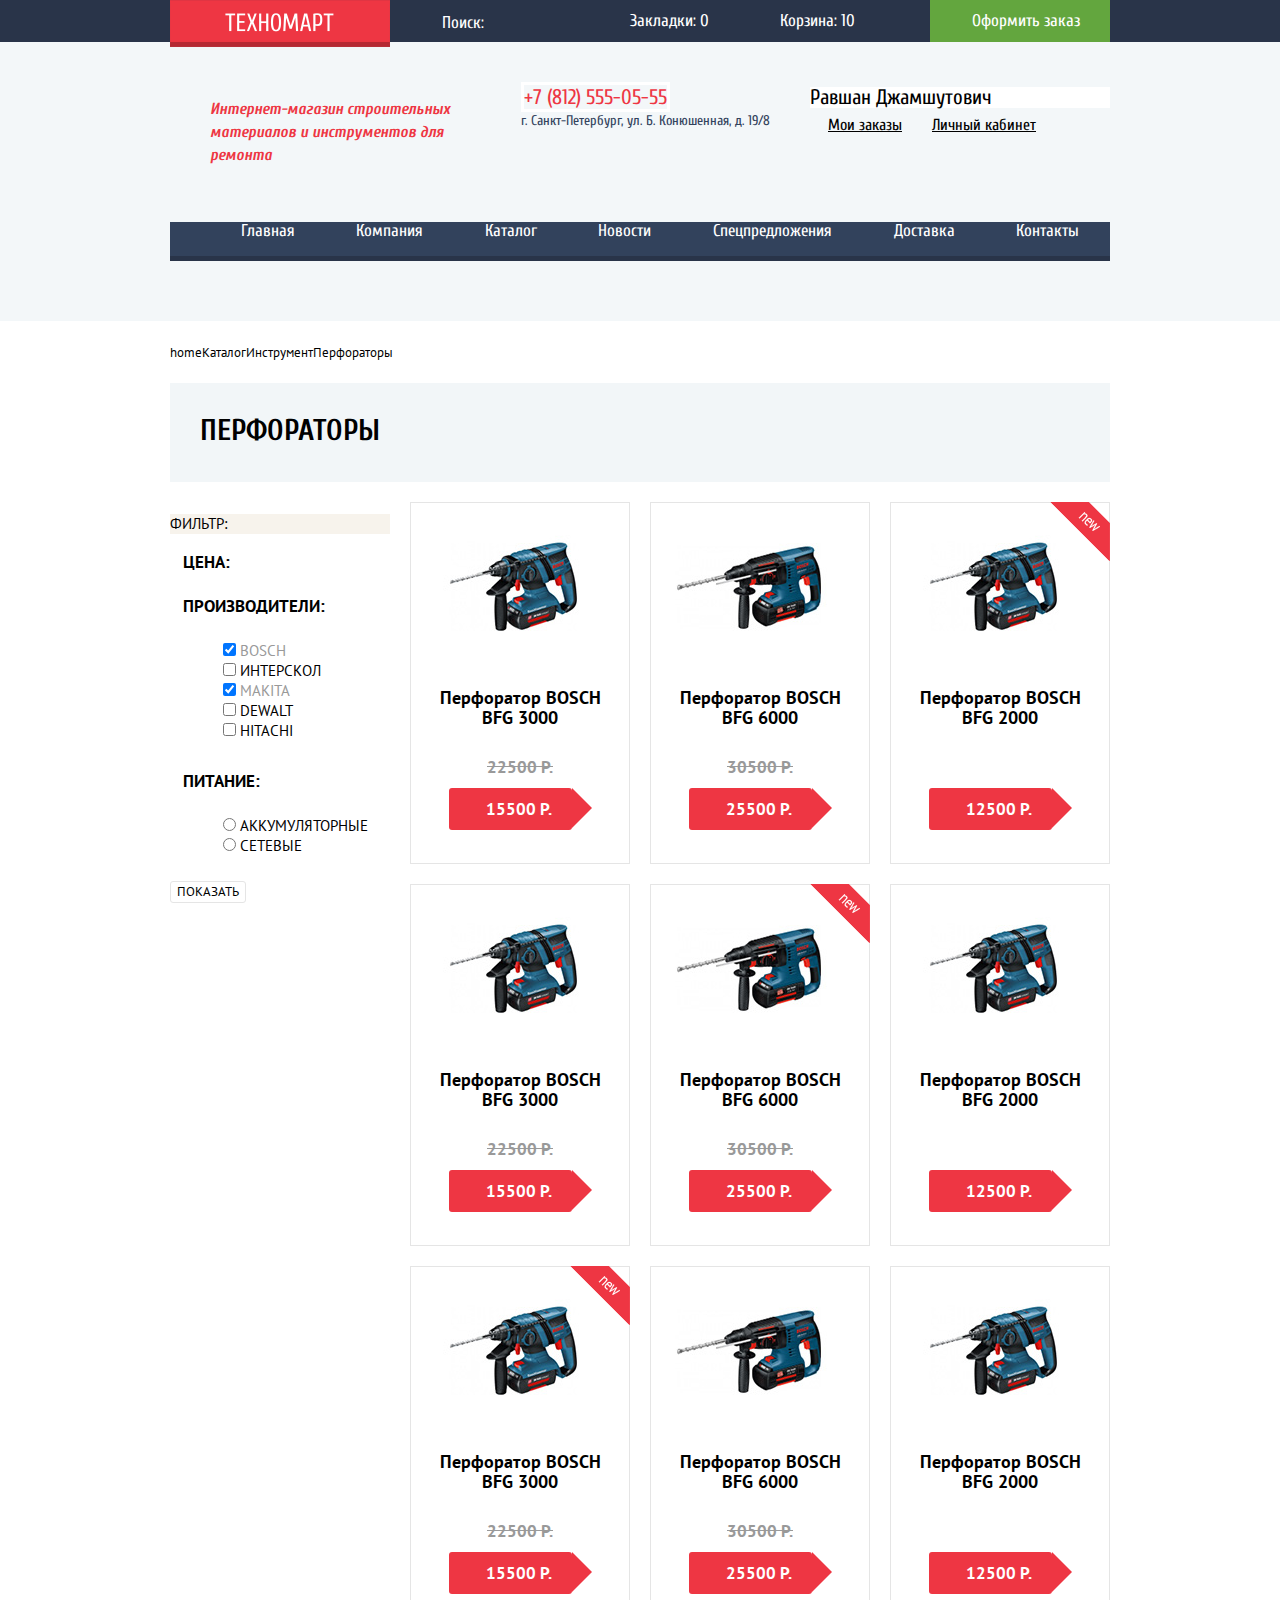
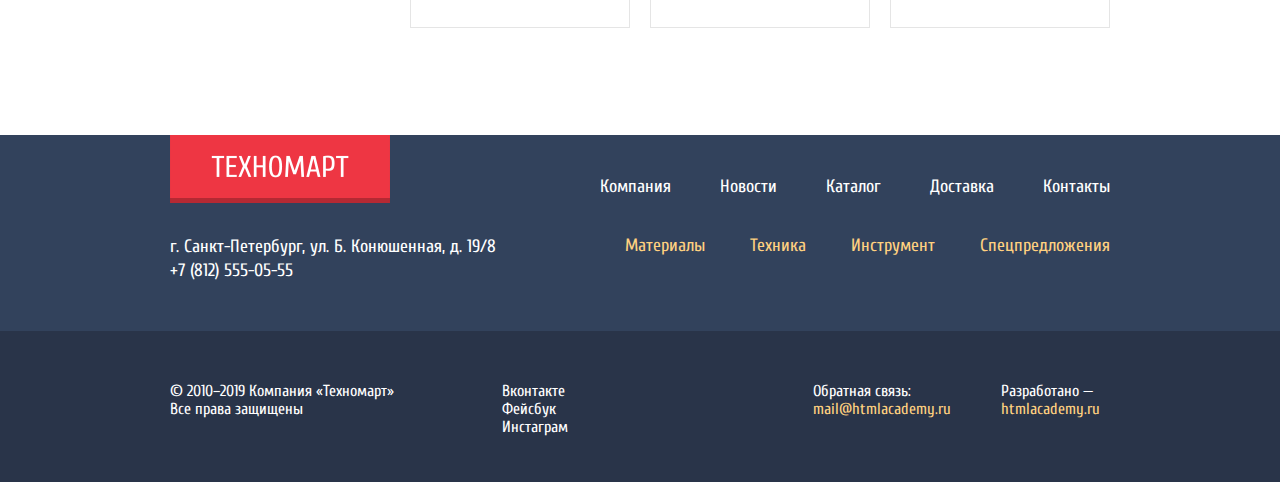
==== commit 6695a187: "Сетка на флексах (исправления)" ====
--- a/catalog.html
+++ b/catalog.html
@@ -4,7 +4,9 @@
 <head>
   <meta charset="UTF-8">
   <title>Техномарт|Каталог</title>
-  <link href="https://fonts.googleapis.com/css?family=Cuprum:400,400i,700|PT+Sans:400,700&display=swap&subset=cyrillic"
+  <link href="https://fonts.googleapis.com/css?family=PT+Sans:400,400i,700&display=swap&subset=cyrillic"
+    rel="stylesheet">
+  <link href="https://fonts.googleapis.com/css?family=Cuprum:400,400i,700&display=swap&subset=cyrillic"
     rel="stylesheet">
   <link rel="stylesheet" href="css/normalize.css">
   <link rel="stylesheet" href="css/style.css">
@@ -13,8 +15,9 @@
 <body>
   <header class="main-header">
     <div class="header-top-wrapper">
-      <div class="header-top">
-        <a class="main-logo" href="#"><img src="img/logo.png" width="220" height="47" alt="«Техномарт»"></a>
+      <div class="container">
+        <a class="main-logo-header" href="index.html"><img src="img/logo.png" width="220" height="47"
+            alt="«Техномарт»"></a>
         <form class="search-form" action="https://echo.htmlacademy.ru" method="GET">
           <label class="visually-hidden" for="search-line">Поиск</label>
           <input class="search-icon" id="search-line" type="search" name="search" placeholder="Поиск:">
@@ -25,314 +28,300 @@
           <li>
             <a class="cart-header" href="#">Корзина: 10</a></li>
           <li>
-            <a class="checkout-button" href="#">Оформить заказ</a></li>
+            <a class="checkout-header" href="#">Оформить заказ</a></li>
         </ul>
       </div>
     </div>
-    <div class="container-header">
-      <h1 class="desc">Интернет-магазин строительных материалов и инструментов для ремонта</h1>
-      <div class="contacts-header">
-        <a class="number-phone-header" href="tel:+78125550555">+7 (812) 555-05-55</a>
-        <address class="address-header">г. Санкт-Петербург, ул. Б. Конюшенная, д. 19/8</address>
-      </div>
-      <section class="profile-list">
-        <div class="profile-list-wrapper">
-          <ul class="user-list">
-            <li>
-              <a class="icon-user" href="#"></a></li>
-            <li>
-              <p class="user-name">Равшан Джамшутович</p>
-            </li>
-            <li>
-              <a class="icon-logout" href="#"></a></li>
+    <div class="container">
+      <div class="header-container">
+        <h1 class="page-title">Интернет-магазин строительных материалов и инструментов для ремонта</h1>
+        <div class="contacts-header">
+          <a href="tel:+78125550555">+7 (812) 555-05-55</a>
+          <address>г. Санкт-Петербург, ул. Б. Конюшенная, д. 19/8</address>
+        </div>
+        <div class="profile">
+          <div class="profile-wrapper">
+            <ul class="user-list">
+              <li>
+                <a class="icon-user" href="#"></a></li>
+              <li>
+                <p class="user-name">Равшан Джамшутович</p>
+              </li>
+              <li>
+                <a class="icon-logout" href="#"></a></li>
+            </ul>
+            <ul class="user-menu">
+              <li>
+                <a href="#">Мои заказы</a></li>
+              <li>
+                <a href="#">Личный кабинет</a></li>
+            </ul>
+          </div>
+        </div>
+      </div>
+      <nav class="navigation-header">
+        <ul class="site-navigation-header">
+          <li>
+            <a href="index.html">Главная</a></li>
+          <li>
+            <a href="#">Компания</a></li>
+          <li>
+            <a>Каталог</a></li>
+          <li>
+            <a href="#">Новости</a></li>
+          <li>
+            <a href="#">Спецпредложения</a></li>
+          <li>
+            <a href="#">Доставка</a></li>
+          <li>
+            <a href="#">Контакты</a></li>
+        </ul>
+      </nav>
+    </div>
+  </header>
+  <main class="container">
+    <div class="container-catalog">
+      <ol class="breadcrumbs">
+        <li>
+          <a href="index.html">home</a></li>
+        <li>
+          <a>Каталог</a></li>
+        <li>
+          <a href="#">Инструмент</a></li>
+        <li>
+          <a href="#">Перфораторы</a></li>
+      </ol>
+      <h1 class="intro">ПЕРФОРАТОРЫ</h1>
+      <div class="container-catalog-wrapper">
+        <section class="filters">
+          <h2 class="title-blocks">Фильтр:</h2>
+          <form class="form-filters" action="https://echo.htmlacademy.ru" method="GET">
+            <fieldset class="item-filters">
+              <legend class="title-filters">Цена:</legend>
+            </fieldset>
+            <fieldset class="item-filters">
+              <legend class="title-filters">Производители:</legend>
+              <ul class="filters-list">
+                <li>
+                  <input class="brands-item" type="checkbox" name="brands" value="bosch" id="bosch" checked>
+                  <label class="brands-filters" for="bosch">Bosch</label></li>
+                <li>
+                  <input class="brands-item" type="checkbox" name="brands" value="interskol" id="interskol">
+                  <label class="brands-filters" for="interskol">Интерскол</label></li>
+                <li>
+                  <input class="brands-item" type="checkbox" name="brands" value="makita" id="makita" checked>
+                  <label class="brands-filters" for="makita">Makita</label></li>
+                <li>
+                  <input class="brands-item" type="checkbox" name="brands" value="dewalt" id="dewalt">
+                  <label class="brands-filters" for="dewalt">Dewalt</label></li>
+                <li>
+                  <input class="brands-item" type="checkbox" name="brands" value="hitachi" id="hitachi">
+                  <label class="brands-filters" for="hitachi">Hitachi</label></li>
+              </ul>
+            </fieldset>
+            <fieldset class="item-filters">
+              <legend class="title-filters">Питание:</legend>
+              <ul class="filters-list">
+                <li>
+                  <input class="power-supply" type="radio" name="supply" id="accumulator" value="accumulator">
+                  <label class="supply" for="accumulator">Аккумуляторные</label></li>
+                <li>
+                  <input class="power-supply" type="radio" name="supply" id="network" value="network">
+                  <label class="supply" for="network">Сетевые</label></li>
+              </ul>
+            </fieldset>
+            <button class="button button-filters" type="submit">Показать</button>
+          </form>
+        </section>
+        <section class="catalog">
+          <h2 class="visually-hidden">Список перфораторов</h2>
+          <ul class="catalog-list">
+            <li class="catalog-item">
+              <div class="buttons-item-popup">
+                <a class="button-item-buy" href="#">Купить</a>
+                <a class="button-item-bookmarks" href="#">В закладки</a>
+              </div>
+              <div class="catalog-item-image">
+                <img src="img/bosch-bfg-3000.jpg" width="218" height="170" alt="Перфоратор BOSCH BFG 3000">
+              </div>
+              <h3 class="title-item">Перфоратор BOSCH BFG 3000</h3>
+              <p class="catalog-item-price">
+                <b class="item-old-price">22500 Р.</b>
+                <b class="item-new-price">15500 Р.</b>
+              </p>
+            </li>
+            <li class="catalog-item">
+              <div class="buttons-item-popup">
+                <a class="button-item-buy" href="#">Купить</a>
+                <a class="button-item-bookmarks" href="#">В закладки</a>
+              </div>
+              <div class="catalog-item-image">
+                <img src="img/bosch-bfg-6000.jpg" width="218" height="170" alt="Перфоратор BOSCH BFG 6000"></div>
+              <h3 class="title-item">Перфоратор BOSCH BFG 6000</h3>
+              <p class="catalog-item-price">
+                <b class="item-old-price">30500 Р.</b>
+                <b class="item-new-price">25500 Р.</b>
+              </p>
+            </li>
+            <li class="catalog-item">
+              <div class="flag new-flag">новинка</div>
+              <div class="buttons-item-popup">
+                <a class="button-item-buy" href="#">Купить</a>
+                <a class="button-item-bookmarks" href="#">В закладки</a>
+              </div>
+              <div class="catalog-item-image">
+                <img src="img/bosch-bfg-2000.jpg" width="218" height="170" alt="Перфоратор BOSCH BFG 2000"></div>
+              <h3 class="title-item">Перфоратор BOSCH BFG 2000</h3>
+              <p class="catalog-item-price">
+                <b class="item-old-price"><br></b>
+                <b class="item-new-price">12500 Р.</b>
+              </p>
+            </li>
+            <li class="catalog-item">
+              <div class="buttons-item-popup">
+                <a class="button-item-buy" href="#">Купить</a>
+                <a class="button-item-bookmarks" href="#">В закладки</a>
+              </div>
+              <div class="catalog-item-image">
+                <img src="img/bosch-bfg-3000.jpg" width="218" height="170" alt="Перфоратор BOSCH BFG 3000">
+              </div>
+              <h3 class="title-item">Перфоратор BOSCH BFG 3000</h3>
+              <p class="catalog-item-price">
+                <b class="item-old-price">22500 Р.</b>
+                <b class="item-new-price">15500 Р.</b>
+              </p>
+            </li>
+            <li class="catalog-item">
+              <div class="flag new-flag">новинка</div>
+              <div class="buttons-item-popup">
+                <a class="button-item-buy" href="#">Купить</a>
+                <a class="button-item-bookmarks" href="#">В закладки</a>
+              </div>
+              <div class="catalog-item-image">
+                <img src="img/bosch-bfg-6000.jpg" width="218" height="170" alt="Перфоратор BOSCH BFG 6000"></div>
+              <h3 class="title-item">Перфоратор BOSCH BFG 6000</h3>
+              <p class="catalog-item-price">
+                <b class="item-old-price">30500 Р.</b>
+                <b class="item-new-price">25500 Р.</b>
+              </p>
+            </li>
+            <li class="catalog-item">
+              <div class="buttons-item-popup">
+                <a class="button-item-buy" href="#">Купить</a>
+                <a class="button-item-bookmarks" href="#">В закладки</a>
+              </div>
+              <div class="catalog-item-image">
+                <img src="img/bosch-bfg-2000.jpg" width="218" height="170" alt="Перфоратор BOSCH BFG 2000"></div>
+              <h3 class="title-item">Перфоратор BOSCH BFG 2000</h3>
+              <p class="catalog-item-price">
+                <b class="item-old-price"><br></b>
+                <b class="item-new-price">12500 Р.</b>
+              </p>
+            </li>
+            <li class="catalog-item">
+              <div class="flag new-flag">новинка</div>
+              <div class="buttons-item-popup">
+                <a class="button-item-buy" href="#">Купить</a>
+                <a class="button-item-bookmarks" href="#">В закладки</a>
+              </div>
+              <div class="catalog-item-image">
+                <img src="img/bosch-bfg-3000.jpg" width="218" height="170" alt="Перфоратор BOSCH BFG 3000">
+              </div>
+              <h3 class="title-item">Перфоратор BOSCH BFG 3000</h3>
+              <p class="catalog-item-price">
+                <b class="item-old-price">22500 Р.</b>
+                <b class="item-new-price">15500 Р.</b>
+              </p>
+            </li>
+            <li class="catalog-item">
+              <div class="buttons-item-popup">
+                <a class="button-item-buy" href="#">Купить</a>
+                <a class="button-item-bookmarks" href="#">В закладки</a>
+              </div>
+              <div class="catalog-item-image">
+                <img src="img/bosch-bfg-6000.jpg" width="218" height="170" alt="Перфоратор BOSCH BFG 6000"></div>
+              <h3 class="title-item">Перфоратор BOSCH BFG 6000</h3>
+              <p class="catalog-item-price">
+                <b class="item-old-price">30500 Р.</b>
+                <b class="item-new-price">25500 Р.</b>
+              </p>
+            </li>
+            <li class="catalog-item">
+              <div class="buttons-item-popup">
+                <a class="button-item-buy" href="#">Купить</a>
+                <a class="button-item-bookmarks" href="#">В закладки</a>
+              </div>
+              <div class="catalog-item-image">
+                <img src="img/bosch-bfg-2000.jpg" width="218" height="170" alt="Перфоратор BOSCH BFG 2000"></div>
+              <h3 class="title-item">Перфоратор BOSCH BFG 2000</h3>
+              <p class="catalog-item-price">
+                <b class="item-old-price"><br></b>
+                <b class="item-new-price">12500 Р.</b>
+              </p>
+            </li>
           </ul>
-          <ul class="user-menu">
-            <li>
-              <a href="#">Мои заказы</a></li>
-            <li>
-              <a href="#">Личный кабинет</a></li>
-          </ul>
-      </section>
-    </div>
-    </div>
-    <nav class="navigation-header">
-      <ul class="site-navigation-header">
-        <li>
-          <a href="index.html">Главная</a></li>
-        <li>
-          <a href="#">Компания</a></li>
-        <li>
-          <a href="#">Каталог</a></li>
-        <li>
-          <a href="#">Новости</a></li>
-        <li>
-          <a href="#">Спецпредложения</a></li>
-        <li>
-          <a href="#">Доставка</a></li>
-        <li>
-          <a href="#">Контакты</a></li>
-      </ul>
-    </nav>
-  </header>
-  <main class="container-catalog">
-    <ol class="breadcrumbs">
-      <li>
-        <a href="index.html">home</a></li>
-      <li>
-        <a href="#">Каталог</a></li>
-      <li>
-        <a href="#">Инструмент</a></li>
-      <li>
-        <a href="#">Перфораторы</a></li>
-    </ol>
-    <h1 class="intro">ПЕРФОРАТОРЫ</h1>
-    <div class="container-catalog-wrapper">
-      <section class="filters">
-        <h2 class="title-blocks">Фильтр:</h2>
-        <form class="form-filters" action="https://echo.htmlacademy.ru" method="GET">
-          <fieldset class="item-filters">
-            <legend class="title-filters">Цена:</legend>
-          </fieldset>
-          <fieldset class="item-filters">
-            <legend class="title-filters">Производители:</legend>
-            <ul class="filters-list">
-              <li>
-                <input class="brands-item" type="checkbox" name="brands" value="bosch" id="bosch" checked>
-                <label class="brands-filters" for="bosch">Bosch</label></li>
-              <li>
-                <input class="brands-item" type="checkbox" name="brands" value="interskol" id="interskol">
-                <label class="brands-filters" for="interskol">Интерскол</label></li>
-              <li>
-                <input class="brands-item" type="checkbox" name="brands" value="makita" id="makita" checked>
-                <label class="brands-filters" for="makita">Makita</label></li>
-              <li>
-                <input class="brands-item" type="checkbox" name="brands" value="dewalt" id="dewalt">
-                <label class="brands-filters" for="dewalt">Dewalt</label></li>
-              <li>
-                <input class="brands-item" type="checkbox" name="brands" value="hitachi" id="hitachi">
-                <label class="brands-filters" for="hitachi">Hitachi</label></li>
-            </ul>
-          </fieldset>
-          <fieldset class="item-filters">
-            <legend class="title-filters">Питание:</legend>
-            <ul class="filters-list">
-              <li>
-                <input class="power-supply" type="radio" name="supply" id="accumulator" value="accumulator">
-                <label class="supply" for="accumulator">Аккумуляторные</label></li>
-              <li>
-                <input class="power-supply" type="radio" name="supply" id="network" value="network">
-                <label class="supply" for="network">Сетевые</label></li>
-            </ul>
-          </fieldset>
-          <button class="button button-filters" type="submit">Показать</button>
-        </form>
-      </section>
-      <section class="catalog">
-        <h2 class="visually-hidden">Список перфораторов</h2>
-        <ul class="catalog-list">
-          <li class="catalog-item">
-            <h3 class="title-item">
-              <a href="#">Перфоратор BOSCH BFG 3000</a></h3>
-            <p class="catalog-item-image">
-              <a href="#"><img src="img/bosch-bfg-3000.jpg" width="218" height="170"
-                  alt="Перфоратор BOSCH BFG 3000"></a>
-            </p>
-            <p class="catalog-item-price">
-              <b class="item-old-price">22500 Р.</b>
-              <b class="item-new-price">15500 Р.</b>
-            </p>
-            <div class="buttons-item-popup">
-              <button class="button button-green" type="button">Купить</button>
-              <a class="button-item-bookmarks" href="#">В закладки</a>
-            </div>
-          </li>
-          <li class="catalog-item">
-            <h3 class="title-item">
-              <a href="#">Перфоратор BOSCH
-                BFG 6000</a></h3>
-            <p class="catalog-item-image">
-              <a href="#"><img src="img/bosch-bfg-6000.jpg" width="218" height="170" alt="Перфоратор BOSCH
-                  BFG 6000"></a></p>
-            <p class="catalog-item-price">
-              <b class="item-old-price">30500 Р.</b>
-              <b class="item-new-price">25500 Р.</b>
-            </p>
-            <div class="buttons-item-popup">
-              <button class="button button-green" type="button">Купить</button>
-              <a class="button-item-bookmarks" href="#">В закладки</a>
-            </div>
-          </li>
-          <li class="catalog-item">
-            <h3 class="title-item">
-              <a href="#">Перфоратор BOSCH
-                BFG 2000</a></h3>
-            <p class="catalog-item-image">
-              <a href="#"><img src="img/bosch-bfg-2000.jpg" width="218" height="170" alt="Перфоратор BOSCH
-                   BFG 2000"></a></p>
-            <p class="catalog-item-price">
-              <b class="item-old-price"><br></b>
-              <b class="item-new-price">12500 Р.</b>
-            </p>
-            <div class="buttons-item-popup">
-              <button class="button button-green" type="button">Купить</button>
-              <a class="button-item-bookmarks" href="#">В закладки</a>
-            </div>
-          </li>
-          <li class="catalog-item">
-            <h3 class="title-item">
-              <a href="#">Перфоратор BOSCH
-                BFG 3000</a></h3>
-            <p class="catalog-item-image">
-              <a href="#"><img src="img/bosch-bfg-3000.jpg" width="218" height="170" alt="Перфоратор BOSCH
-                 BFG 3000"></a></p>
-            <p class="catalog-item-price">
-              <b class="item-old-price">22500 Р.</b>
-              <b class="item-new-price">15500 Р.</b>
-            </p>
-            <div class="buttons-item-popup">
-              <button class="button button-green" type="button">Купить</button>
-              <a class="button-item-bookmarks" href="#">В закладки</a>
-            </div>
-          </li>
-          <li class="catalog-item">
-            <h3 class="title-item">
-              <a href="#">Перфоратор BOSCH
-                BFG 6000</a></h3>
-            <p class="catalog-item-image">
-              <a href="#"><img src="img/bosch-bfg-6000.jpg" width="218" height="170" alt="Перфоратор BOSCH
-                 BFG 6000"></a></p>
-            <p class="catalog-item-price">
-              <b class="item-old-price">30500 Р.</b>
-              <b class="item-new-price">25500 Р.</b>
-            </p>
-            <div class="buttons-item-popup">
-              <button class="button button-green" type="button">Купить</button>
-              <a class="button-item-bookmarks" href="#">В закладки</a>
-            </div>
-          </li>
-          <li class="catalog-item">
-            <h3 class="title-item">
-              <a href="#">Перфоратор BOSCH
-                BFG 2000</a></h3>
-            <p class="catalog-item-image">
-              <a href="#"><img src="img/bosch-bfg-2000.jpg" width="218" height="170" alt="Перфоратор BOSCH
-                 BFG 2000"></a></p>
-            <p class="catalog-item-price">
-              <b class="item-old-price"><br></b>
-              <b class="item-new-price">12500 Р.</b>
-            </p>
-            <div class="buttons-item-popup">
-              <button class="button button-green" type="button">Купить</button>
-              <a class="button-item-bookmarks" href="#">В закладки</a>
-            </div>
-          </li>
-          <li class="catalog-item">
-            <h3 class="title-item">
-              <a href="#">Перфоратор BOSCH
-                BFG 3000</a></h3>
-            <p class="catalog-item-image">
-              <a href="#"><img src="img/bosch-bfg-3000.jpg" width="218" height="170" alt="Перфоратор BOSCH
-                 BFG 3000"></a></p>
-            <p class="catalog-item-price">
-              <b class="item-old-price">22500 Р.</b>
-              <b class="item-new-price">15500 Р.</b>
-            </p>
-            <div class="buttons-item-popup">
-              <button class="button button-green" type="button">Купить</button>
-              <a class="button-item-bookmarks" href="#">В закладки</a>
-            </div>
-          </li>
-          <li class="catalog-item">
-            <h3 class="title-item">
-              <a href="#">Перфоратор BOSCH
-                BFG 6000 </a></h3>
-            <p class="catalog-item-image">
-              <a href="#"><img src="img/bosch-bfg-6000.jpg" width="218" height="170" alt="Перфоратор BOSCH
-                 BFG 6000"></a></p>
-            <p class="catalog-item-price">
-              <b class="item-old-price">30500 Р.</b>
-              <b class="item-new-price">25500 Р.</b>
-            </p>
-            <div class="buttons-item-popup">
-              <button class="button button-green" type="button">Купить</button>
-              <a class="button-item-bookmarks" href="#">В закладки</a>
-            </div>
-          </li>
-          <li class="catalog-item">
-            <h3 class="title-item">
-              <a href="#">Перфоратор BOSCH
-                BFG 2000</a></h3>
-            <p class="catalog-item-image">
-              <a href="#"><img src="img/bosch-bfg-2000.jpg" width="218" height="170" alt="Перфоратор BOSCH
-                 BFG 2000"></a></p>
-            <p class="catalog-item-price">
-              <b class="item-old-price"><br></b>
-              <b class="item-new-price">12500 Р.</b>
-            </p>
-            <div class="buttons-item-popup">
-              <button class="button button-green" type="button">Купить</button>
-              <a class="button-item-bookmarks" href="#">В закладки</a>
-            </div>
-          </li>
-        </ul>
-
-      </section>
+        </section>
+      </div>
     </div>
   </main>
   <footer class="main-footer">
     <div class="main-footer-wrapper">
-      <section class="container-footer">
-        <div class="logo-contacts">
-          <a class="main-logo" href="index.html"><img src="img/logo-footer.png" alt="«Техномарт»" width="220"
-              height="68"></a>
-          <address class="address-footer">г. Санкт-Петербург, ул. Б. Конюшенная, д. 19/8</address>
-          <a class="number-phone-footer" href="tel:+78125550555">+7 (812) 555-05-55</a>
-        </div>
-        <nav class="navigation-footer">
-          <ul class="site-navigation-footer">
+      <div class="container">
+        <section class="container-footer">
+          <div class="logo-contacts">
+            <a class="main-logo" href="index.html"><img src="img/logo-footer.png" alt="«Техномарт»" width="220"
+                height="68"></a>
+            <address class="address-footer">г. Санкт-Петербург, ул. Б. Конюшенная, д. 19/8</address>
+            <a class="number-phone-footer" href="tel:+78125550555">+7 (812) 555-05-55</a>
+          </div>
+          <nav class="navigation-footer">
+            <ul class="site-navigation-footer">
+              <li>
+                <a href="#">Компания</a></li>
+              <li>
+                <a href="#">Новости</a></li>
+              <li>
+                <a>Каталог</a></li>
+              <li>
+                <a href="#">Доставка</a></li>
+              <li>
+                <a href="#">Контакты</a></li>
+            </ul>
+            <ul class="navigation-features-footer">
+              <li>
+                <a href="#">Материалы</a></li>
+              <li>
+                <a href="#">Техника</a></li>
+              <li>
+                <a href="#">Инструмент</a></li>
+              <li>
+                <a href="#">Спецпредложения</a></li>
+            </ul>
+          </nav>
+        </section>
+      </div>
+    </div>
+    <div class="footer-copyright-wrapper">
+      <div class="container">
+        <section class="footer-copyright">
+          <p class="copyright">&copy; 2010–2019 Компания «Техномарт»<br>
+            Все права защищены</p>
+          <ul class="footer-social">
             <li>
-              <a href="#">Компания</a></li>
+              <a class="social-button" href="#">Вконтакте</a></li>
             <li>
-              <a href="#">Новости</a></li>
+              <a class="social-button" href="#">Фейсбук</a></li>
             <li>
-              <a href="catalog.html">Каталог</a></li>
-            <li>
-              <a href="#">Доставка</a></li>
-            <li>
-              <a href="#">Контакты</a></li>
+              <a class="social-button" href="#">Инстаграм</a></li>
           </ul>
-          <ul class="navigation-features-footer">
-            <li>
-              <a href="#">Материалы</a></li>
-            <li>
-              <a href="#">Техника</a></li>
-            <li>
-              <a href="#">Инструмент</a></li>
-            <li>
-              <a href="#">Спецпредложения</a></li>
-          </ul>
-        </nav>
-      </section>
-    </div>
-    <div class="footer-copyright-wrapper">
-      <section class="footer-copyright">
-        <p class="copyright">&copy; 2010–2019 Компания «Техномарт»<br>
-          Все права защищены</p>
-        <ul class="footer-social">
-          <li>
-            <a class="social-button" href="#">Вконтакте</a></li>
-          <li>
-            <a class="social-button" href="#">Фейсбук</a></li>
-          <li>
-            <a class="social-button" href="#">Инстаграм</a></li>
-        </ul>
-        <div class="footer-copyright-link">
-          <p class="copyright-link">Обратная связь<br>
-            <a class="link-footer" href="mailto:mail@htmlacademy.ru">mail@htmlacademy.ru</a></p>
-          <p class="copyright-link">Разработано —<br>
-            <a class="link-footer" href="https://htmlacademy.ru/intensive/htmlcss">htmlacademy.ru</a></p>
-        </div>
-      </section>
+          <div class="footer-copyright-link">
+            <p class="copyright-link">Обратная связь:<br>
+              <a class="link-footer" href="mailto:mail@htmlacademy.ru">mail@htmlacademy.ru</a></p>
+            <p class="copyright-link">Разработано —<br>
+              <a class="link-footer" href="https://htmlacademy.ru/intensive/htmlcss">htmlacademy.ru</a></p>
+          </div>
+        </section>
+      </div>
     </div>
   </footer>
   <section class="modal">
--- a/css/style.css
+++ b/css/style.css
@@ -1,5 +1,6 @@
 
 body {
+  min-width: 960px;
   margin: 0;
   padding: 0;
 
@@ -12,7 +13,13 @@
   text-decoration: none;
 }
 
+img {
+  max-width: 100%;
+  height: auto;
+}
+
 /* ---HEADER-top--- */
+
 
 .main-header {
   padding-bottom: 60px;
@@ -27,19 +34,33 @@
   background: #293449;
 }
 
-.header-top {
-  display: flex;
-  justify-content: flex-start;
+.container {
   width: 940px;
   margin: 0 auto;
+  padding: 0 10px;
+}
+
+.header-top-wrapper .container {
+  display: flex;
+  flex-wrap: wrap;
 
   line-height: 18px;
 
   background: #293449;
 }
 
-.main-logo {
-  margin-right: 10px;
+.main-logo-header {
+  margin-right: 50px;
+  margin-bottom: -20px;
+}
+
+.main-logo-header:hover,
+.main-logo-header:focus {
+  opacity: 0.9;
+}
+
+.main-logo-header:active {
+  opacity: 0.8;
 }
 
 .search-icon {
@@ -47,19 +68,15 @@
   border: none;
 }
 
-.visually-hidden {
-  position: absolute;
-
-  width: 1px;
-  height: 1px;
-  margin: -1px;
-
-  clip: rect(0 0 0 0);
-}
-
+.search-form {
+  padding-top: 12px;
+}
+
+.search-form:hover .search-icon {
+  background: #212a3a;
+}
 .search-icon:active,
-.search-icon:focus,
-.search-icon:hover {
+.search-icon:focus, {
   background: #ffffff;
 }
 
@@ -68,11 +85,16 @@
 }
 
 .search-form:hover,
-.shop-block li:hover {
+.shop-block li:hover,
+.search-form:focus,
+.shop-block li:focus {
   background: #212a3a;
 }
 
 .shop-block {
+  display: flex;
+  flex-wrap: wrap;
+  justify-content: flex-end;
   margin: 0;
   margin-left: auto;
   padding: 0;
@@ -91,7 +113,8 @@
   background: #63a63e;
 }
 
-.shop-block li:last-child:hover {
+.shop-block li:last-child:hover,
+.shop-block li:last-child:focus {
   background: #5fbb2d;
 }
 
@@ -101,15 +124,30 @@
   background: #518534;
 }
 
+.shop-block a {
+  display: block;
+  width: 150px;
+  padding-top: 12px;
+  padding-bottom: 12px;
+
+  vertical-align: middle;
+}
+
+.checkout-header {
+  padding-right: 30px;
+
+  text-align: right;
+}
+
+
+
 /* ---HEADER-address-profile--- */
-.container-header {
-  display: flex;
-  width: 940px;
-  margin: 0 auto;
-  margin-bottom: 40px;
-}
-
-.desc {
+.header-container {
+  display: flex;
+  margin-bottom: 45px;
+}
+
+.page-title {
   width: 300px;
   margin-right: 10px;
   padding-right: 40px;
@@ -126,7 +164,7 @@
   margin-right: 10px;
 }
 
-.number-phone-header {
+.contacts-header a {
   font-size: 21px;
   line-height: 21px;
   color: #ee3643;
@@ -134,7 +172,7 @@
   border: 3px solid #ffffff;
 }
 
-.address-header {
+.contacts-header address {
   font-style: normal;
   font-size: 14px;
   line-height: 24px;
@@ -155,25 +193,12 @@
   line-height: 21px;
 }
 
-.profile-list-header {
-  padding: 10px 24px;
-
-  background: #ffffff;
-}
-
-.login-link {
-  margin: 0;
-}
-
-.profile-list-header:first-child {
-  margin-right: 10px;
-}
-
-.profile-list-header:hover {
+.profile-list li:hover,
+.profile-list li:focus {
   color: #ee3643;
 }
 
-.profile-list-header:active {
+.profile-list li:active {
   color: #cacaca;
 }
 
@@ -196,6 +221,9 @@
 .user-name {
   width: 300px;
   margin: 0;
+
+  font-size: 21px;
+  line-height: 21px;
 }
 
 .user-menu {
@@ -215,9 +243,8 @@
   margin-left: 18px;
 }
 
-
-
-.user-menu li:hover {
+.user-menu li:hover,
+.user-manu li:focus {
   color: #ee3643;
 }
 
@@ -228,9 +255,6 @@
 /* ---HEADER-navigation--- */
 
 .navigation-header {
-  width: 940px;
-  margin: 0 auto;
-
   line-height: 17px;
 
   background: #32425c;
@@ -246,7 +270,8 @@
 }
 
 
-.site-navigation-header li:hover {
+.site-navigation-header li:hover,
+.site-navigation-header li:focus {
   background: #293449;
 }
 
@@ -257,22 +282,14 @@
 }
 
 /* ---MAIN-CATALOG--- */
-.container {
-  width: 940px;
-  margin: 0 auto;
-  margin-top: 60px;
-  margin-bottom: 86px;
-
+.about-us {
   font-family: "PT Sans", "Arial", sans-serif;
   font-size: 13px;
   line-height: 18px;
 }
 
 .container-catalog {
-  width: 940px;
-  margin: 0 auto;
   margin-top: 23px;
-  margin-bottom: 86px;
 
   font-family: "PT Sans", "Arial", sans-serif;
   font-size: 13px;
@@ -362,7 +379,7 @@
 .catalog-list {
   display: flex;
   flex-wrap: wrap;
-  justify-content: space-between;
+  justify-content: flex-start;
   margin: 0;
   padding: 0;
 
@@ -370,20 +387,48 @@
 }
 
 .catalog-item {
-  display: flex;
-  flex-direction: column;
-  width: 220px;
+  position: relative;
+
+  width: 218px;
+  margin-right: 20px;
   margin-bottom: 20px;
 
+  text-align: center;
+
   border: 1px solid #e5e5e5;
 }
 
-.catalog-item-image {
-  order: -1;
+.catalog-item:nth-child(3n) {
+  margin-right: 0;
+}
+
+.flag {
+  position: absolute;
+  top: -1px;
+  right: -1px;
+  z-index: 20;
+
+  width: 60px;
+  height: 59px;
+  overflow: hidden;
+
+  text-indent: -1000px;
+}
+
+.new-flag {
+  background: url("../img/new-flag.png") no-repeat 0 0;
+}
+
+.catalog-item img {
+  width: 218px;
+  height: 170px;
 }
 
 .title-item {
-  margin-left: 32px;
+  min-height: 40px;
+  margin-top: 10px;
+  margin-bottom: 15px;
+  padding: 0 25px;
 
   font-weight: bold;
   font-size: 18px;
@@ -397,7 +442,9 @@
 }
 
 .item-old-price {
-  margin-bottom: 13px;
+  min-height: 20px;
+  margin-top: 15px;
+  margin-bottom: 10px;
 
   font-size: 17px;
   line-height: 18px;
@@ -420,7 +467,7 @@
   color: #ffffff;
 
   background: #ee3643;
-  border-radius: 1px;
+  border-radius: 3px;
 }
 
 .item-new-price::after {
@@ -439,35 +486,66 @@
 
 /* ---MAIN-CATALOG-catalog-popup--- */
 .buttons-item-popup {
+  position: absolute;
+  top: 0;
+  left: 0;
+  z-index: 10;
+
+  width: 218px;
+  height: 88px;
+  padding: 40px 0;
+
+  background-color: rgba(255,255,255,0.9);
+}
+
+.buttons-item-popup {
   display: none;
 }
 
-.buttons-item-popup .button-green {
-  background: #63a63e;
-  border-bottom: 3px solid #367315;
-}
-
-.button-green:hover {
-  background: #5fbb2d;
-}
-
-.button-green:active {
-  background: #518534;
-}
-
-.buttons-item-popup .button-item-bookmarks {
+.catalog-item:hover .buttons-item-popup {
+  display: block;
+}
+
+
+.button-item-buy,
+.button-item-bookmarks {
+  display: block;
+  width: 129px;
+  margin: 0 auto;
+  margin-bottom: 7px;
+  padding: 7px 0;
+
   font-family: "Cuprum", "Arial", sans-serif;
   font-size: 14px;
   line-height: 18px;
-  vertical-align: middle;
-  text-align: center;
+  color: #ffffff;
   text-transform: uppercase;
 
+  background-color: #63a63e;
   border: 3px solid #63a63e;
+  border: 3px solid #63a63e;
+  border-bottom-color: #367315;
   border-radius: 3px;
 }
 
-.button-item-bookmarks:hover {
+.button-item-bookmarks {
+  color: #32425c;
+
+  background: white;
+  border-bottom-color: #63a63e;
+}
+
+.button-item-buy:hover,
+.button-item-buy:focus {
+  background: #5fbb2d;
+}
+
+.button-item-buy:active {
+  background: #518534;
+}
+
+.button-item-bookmarks:hover,
+.button-item-bookmarks:focus {
   border: 3px solid #32425c;
 }
 
@@ -494,12 +572,14 @@
 
 .about-us-info {
   width: 540px;
-  margin-right: 100px;
 }
 
 .about-us-title {
+  font-family: "Cuprum", "Arial", sans-serif;
+  font-weight: normal;
   font-size: 30px;
   line-height: 30px;
+  text-transform: uppercase;
 }
 
 .about-us-list {
@@ -535,7 +615,9 @@
 }
 
 .button-red:hover,
-.about-us-button:hover {
+.about-us-button:hover,
+.button-red:focus,
+.about-us-button:focus {
   background: #ca2c37;
 }
 
@@ -547,6 +629,8 @@
 /* ---FOOTER--- */
 
 .main-footer {
+  margin-top: 87px;
+
   font-family: "Cuprum", "Arial", sans-serif;
   font-size: 18px;
   line-height: 24px;
@@ -564,8 +648,6 @@
 .container-footer {
   display: flex;
   justify-content: space-between;
-  width: 940px;
-  margin: 0 auto;
   padding-bottom: 48px;
 }
 
@@ -593,7 +675,8 @@
   list-style-type: none;
 }
 
-.site-navigation-footer li:hover {
+.site-navigation-footer li:hover,
+.site-navigation-footer li:focus {
   text-decoration: underline;
 }
 
@@ -611,7 +694,8 @@
   color: #ffd180;
 }
 
-.navigation-features-footer li:hover {
+.navigation-features-footer li:hover,
+.navigation-features-footer li:focus {
   text-decoration: underline;
 }
 
@@ -628,8 +712,6 @@
 .footer-copyright {
   display: flex;
   justify-content: space-between;
-  width: 940px;
-  margin: 0 auto;
   padding-top: 35px;
   padding-bottom: 30px;
 
@@ -665,7 +747,8 @@
   color: #ffd180;
 }
 
-.link-footer:hover {
+.link-footer:hover,
+.link-footer:focus {
   text-decoration: underline;
 }
 
@@ -678,3 +761,22 @@
 .modal {
   display: none;
 }
+
+.visually-hidden:not(:focus):not(:active),
+input[type="checkbox"].visually-hidden,
+input[type="radio"].visually-hidden {
+  position: absolute;
+
+  width: 1px;
+  height: 1px;
+  margin: -1px;
+  padding: 0;
+  overflow: hidden;
+
+  white-space: nowrap;
+
+  border: 0;
+
+  clip: rect(0 0 0 0);
+  clip-path: inset(100%);
+}
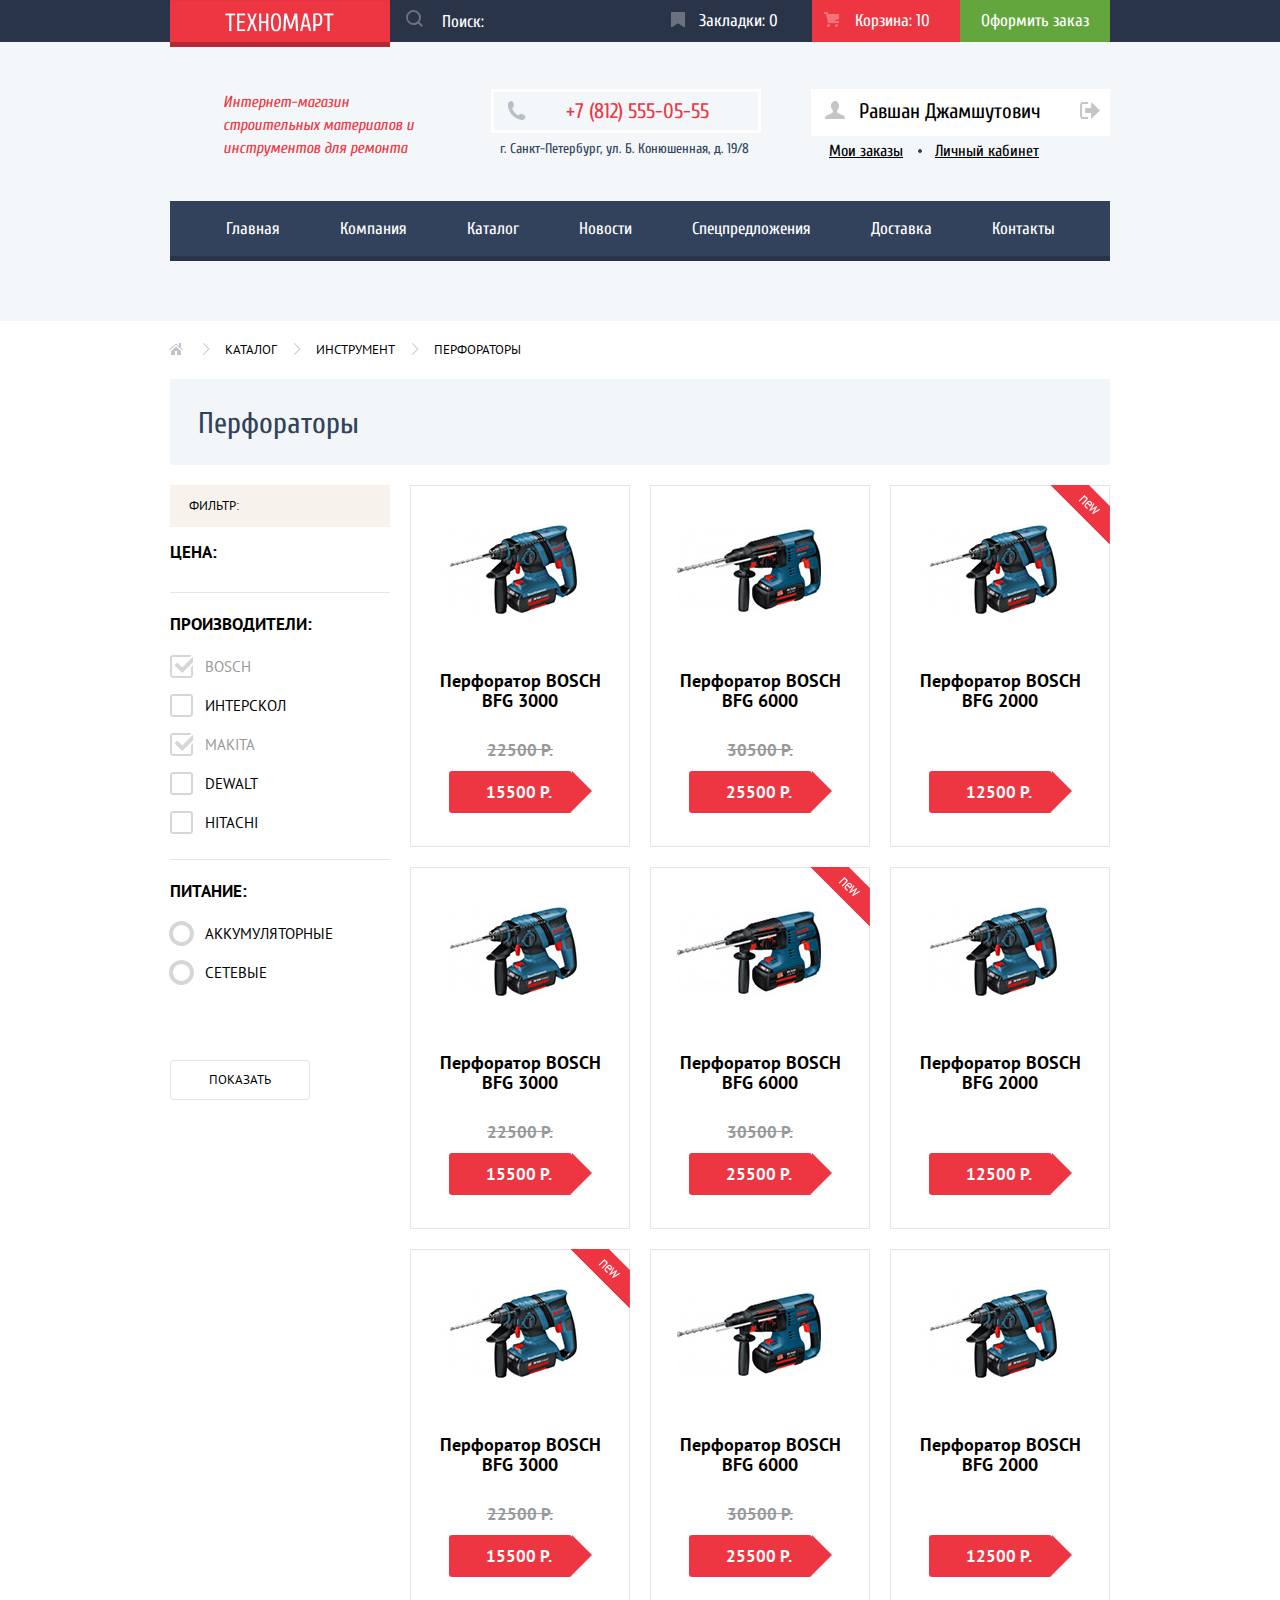
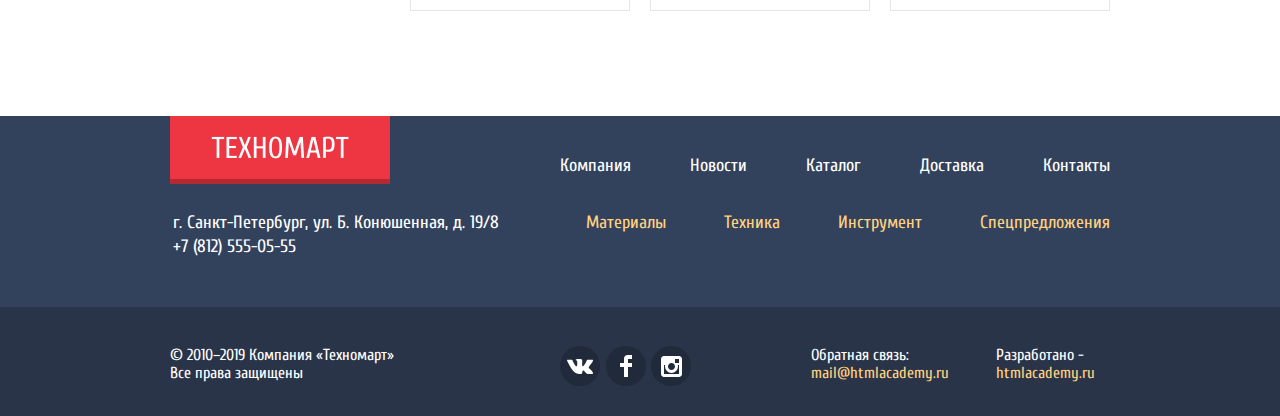
==== commit 03cc1547: "декоративные элементы, оживление интерактивных элементов" ====
--- a/catalog.html
+++ b/catalog.html
@@ -4,8 +4,7 @@
 <head>
   <meta charset="UTF-8">
   <title>Техномарт|Каталог</title>
-  <link href="https://fonts.googleapis.com/css?family=PT+Sans:400,400i,700&display=swap&subset=cyrillic"
-    rel="stylesheet">
+  <link href="https://fonts.googleapis.com/css?family=PT+Sans&display=swap" rel="stylesheet">
   <link href="https://fonts.googleapis.com/css?family=Cuprum:400,400i,700&display=swap&subset=cyrillic"
     rel="stylesheet">
   <link rel="stylesheet" href="css/normalize.css">
@@ -19,16 +18,19 @@
         <a class="main-logo-header" href="index.html"><img src="img/logo.png" width="220" height="47"
             alt="«Техномарт»"></a>
         <form class="search-form" action="https://echo.htmlacademy.ru" method="GET">
-          <label class="visually-hidden" for="search-line">Поиск</label>
-          <input class="search-icon" id="search-line" type="search" name="search" placeholder="Поиск:">
+          <label class="search"><svg xmlns="http://www.w3.org/2000/svg" width="17" height="17" viewBox="0 0 17 17">
+              <path fill="#ffffff"
+                d="M17 15.586l-3.542-3.542A7.465 7.465 0 0 0 15 7.5 7.5 7.5 0 1 0 7.5 15c1.71 0 3.282-.579 4.544-1.542L15.586 17 17 15.586zM2 7.5C2 4.467 4.467 2 7.5 2 10.532 2 13 4.467 13 7.5c0 3.032-2.468 5.5-5.5 5.5A5.506 5.506 0 0 1 2 7.5z" />
+            </svg>
+            <input class="search-icon" type="search" name="search" placeholder="Поиск:"></label>
         </form>
         <ul class="shop-block">
           <li>
-            <a class="bookmark-header" href="#">Закладки: 0</a></li>
-          <li>
-            <a class="cart-header" href="#">Корзина: 10</a></li>
-          <li>
-            <a class="checkout-header" href="#">Оформить заказ</a></li>
+            <a class="bookmark" href="#">Закладки: 0</a></li>
+          <li>
+            <a class="cart cart-active" href="#">Корзина: 10</a></li>
+          <li>
+            <a class="checkout" href="#">Оформить заказ</a></li>
         </ul>
       </div>
     </div>
@@ -43,12 +45,23 @@
           <div class="profile-wrapper">
             <ul class="user-list">
               <li>
-                <a class="icon-user" href="#"></a></li>
+                <a class="icon-user" href="#"><svg xmlns="http://www.w3.org/2000/svg" width="20" height="18"
+                    viewBox="0 0 20 18">
+                    <path fill="#c5c5c5"
+                      d="M17.881 14.166c-2.144-.735-4.256-1.666-5.207-2.39-.657-.501-.77-1.618-.517-2.415 1.118-.903 1.864-2.477 1.864-4.278C14.021 2.276 12.221 0 10 0S5.979 2.276 5.979 5.083c0 1.801.746 3.374 1.863 4.277.253.798.141 1.915-.517 2.416-.95.724-3.063 1.654-5.207 2.39S0 18 0 18h20s.025-3.099-2.119-3.834z" />
+                  </svg></a></li>
               <li>
                 <p class="user-name">Равшан Джамшутович</p>
               </li>
               <li>
-                <a class="icon-logout" href="#"></a></li>
+                <a class="icon-logout" href="#"><svg xmlns="http://www.w3.org/2000/svg" width="21" height="17"
+                    viewBox="0 0 21 17">
+                    <g fill="#c5c5c5">
+                      <path fill="#c5c5c5" d="M21 8.5L12.125 0v6h-6v5h6v6z" />
+                      <path fill="#c5c5c5"
+                        d="M3.106 13.952V3.048c.018-.376.171-1.057 1.01-1.057h5.027V0H4.116C1.938 0 1.112 1.81 1.087 3.027v10.946C1.112 15.189 1.938 17 4.116 17h5.027v-1.99H4.116c-.839 0-.992-.683-1.01-1.058z" />
+                    </g>
+                  </svg></a></li>
             </ul>
             <ul class="user-menu">
               <li>
@@ -83,7 +96,7 @@
     <div class="container-catalog">
       <ol class="breadcrumbs">
         <li>
-          <a href="index.html">home</a></li>
+          <a class="home" aria-label="Главная" href="index.html"></a></li>
         <li>
           <a>Каталог</a></li>
         <li>
@@ -91,7 +104,7 @@
         <li>
           <a href="#">Перфораторы</a></li>
       </ol>
-      <h1 class="intro">ПЕРФОРАТОРЫ</h1>
+      <h1 class="intro">Перфораторы</h1>
       <div class="container-catalog-wrapper">
         <section class="filters">
           <h2 class="title-blocks">Фильтр:</h2>
@@ -269,7 +282,7 @@
       <div class="container">
         <section class="container-footer">
           <div class="logo-contacts">
-            <a class="main-logo" href="index.html"><img src="img/logo-footer.png" alt="«Техномарт»" width="220"
+            <a class="main-logo-footer" href="index.html"><img src="img/logo-footer.png" alt="«Техномарт»" width="220"
                 height="68"></a>
             <address class="address-footer">г. Санкт-Петербург, ул. Б. Конюшенная, д. 19/8</address>
             <a class="number-phone-footer" href="tel:+78125550555">+7 (812) 555-05-55</a>
@@ -308,28 +321,67 @@
             Все права защищены</p>
           <ul class="footer-social">
             <li>
-              <a class="social-button" href="#">Вконтакте</a></li>
+              <a class="social-button" href="#"><span class="visually-hidden">Вконтакте
+                </span><svg xmlns="http://www.w3.org/2000/svg" width="26" height="15" viewBox="0 0 26 15">
+                  <path fill="#FFF"
+                    d="M16.138 11.51c.956-.309 2.18 2.04 3.483 2.939.978.681 1.727.534 1.727.534l3.473-.05s1.815-.112.957-1.554c-.071-.12-.503-1.069-2.585-3.022-2.177-2.043-1.882-1.712.739-5.244 1.597-2.153 2.236-3.468 2.036-4.028-.192-.539-1.365-.399-1.365-.399L20.69.713c-.381.001-.704.119-.851.515-.003.004-.621 1.666-1.445 3.079-1.741 2.989-2.436 3.148-2.724 2.961-.661-.433-.494-1.737-.494-2.664 0-2.897.432-4.105-.846-4.417-.427-.104-.739-.172-1.828-.182-1.392-.021-2.574 0-3.244.329-.445.223-.786.712-.579.74.26.035.843.16 1.155.586.401.552.389 1.789.389 1.789s.229 3.411-.54 3.834c-.528.29-1.25-.302-2.803-3.016-.793-1.388-1.392-2.922-1.392-2.922s-.116-.285-.326-.441c-.25-.185-.6-.244-.6-.244L.848.684S.29.7.085.946c-.182.218-.015.668-.015.668s2.909 6.881 6.203 10.347c3.02 3.182 6.452 2.971 6.452 2.971h1.555s.469-.054.709-.312c.224-.24.214-.691.214-.691s-.031-2.109.935-2.419z" />
+                </svg></a></li>
             <li>
-              <a class="social-button" href="#">Фейсбук</a></li>
+              <a class="social-button" href="#"><span class="visually-hidden">Фейсбук
+                </span><svg xmlns="http://www.w3.org/2000/svg" width="12" height="22" viewBox="0 0 12 22">
+                  <path fill="#FFF" d="M12 4V0H8a4 4 0 0 0-4 4v4H0v4h4v10h4V12h4V8H8V4h4z" /></svg></a></li>
             <li>
-              <a class="social-button" href="#">Инстаграм</a></li>
+              <a class="social-button" href="#"><span class="visually-hidden">Инстаграм
+                </span><svg xmlns="http://www.w3.org/2000/svg" width="21" height="21" viewBox="0 0 21 21">
+                  <path fill="#FFF"
+                    d="M18 0H3C1.35 0 0 1.35 0 3v15c0 1.65 1.35 3 3 3h15c1.65 0 3-1.35 3-3V3c0-1.65-1.35-3-3-3zm-7.5 7c1.93 0 3.5 1.57 3.5 3.5S12.43 14 10.5 14 7 12.43 7 10.5 8.57 7 10.5 7zM18 18H3V9h1.181A6.504 6.504 0 0 0 4 10.5a6.5 6.5 0 1 0 13 0 6.45 6.45 0 0 0-.181-1.5H18v9zm0-11h-4V3h4v4z" />
+                </svg></a></li>
           </ul>
           <div class="footer-copyright-link">
             <p class="copyright-link">Обратная связь:<br>
               <a class="link-footer" href="mailto:mail@htmlacademy.ru">mail@htmlacademy.ru</a></p>
-            <p class="copyright-link">Разработано —<br>
+            <p class="copyright-link">Разработано -<br>
               <a class="link-footer" href="https://htmlacademy.ru/intensive/htmlcss">htmlacademy.ru</a></p>
           </div>
         </section>
       </div>
     </div>
   </footer>
-  <section class="modal">
+  <section class="modal modal-buy">
     <h2 class="modal-title">Товар добавлен в корзину!</h2>
-    <a href="#">Оформить заказ</a>
-    <button class="button button-white" type="button">Продолжить покупки</button>
+    <div class="modal-button-wrapper">
+      <a class="button button-checkout" href="#">Оформить заказ</a>
+      <button class="button button-continue" type="button">Продолжить покупки</button>
+    </div>
     <button class="button button-close" type="button">Закрыть</button>
   </section>
+  <script>
+    var buy = document.querySelectorAll(".button-item-buy");
+    var buyPopup = document.querySelector(".modal-buy");
+    var closePopupBuy = buyPopup.querySelector(".button-close");
+    var continueBuy = document.querySelectorAll(".button-continue");
+
+    for (var i = 0; i < buy.length; i++) {
+      buy[i].addEventListener("click", function (evt) {
+        evt.preventDefault();
+        buyPopup.classList.add("modal-active");
+      });
+    }
+
+    for (var i = 0; i < continueBuy.length; i++) {
+      continueBuy[i].addEventListener('click', function (evt) {
+        evt.preventDefault();
+        buyPopup.classList.remove("modal-active");
+      });
+    }
+
+
+    closePopupBuy.addEventListener("click", function (evt) {
+      evt.preventDefault();
+      buyPopup.classList.remove("modal-active");
+    });
+
+  </script>
 </body>
 
 </html>
--- a/css/style.css
+++ b/css/style.css
@@ -18,6 +18,7 @@
   height: auto;
 }
 
+
 /* ---HEADER-top--- */
 
 
@@ -29,7 +30,7 @@
 
 .header-top-wrapper {
   width: 100%;
-  margin-bottom: 45px;
+  margin-bottom: 47px;
 
   background: #293449;
 }
@@ -50,7 +51,6 @@
 }
 
 .main-logo-header {
-  margin-right: 50px;
   margin-bottom: -20px;
 }
 
@@ -63,30 +63,56 @@
   opacity: 0.8;
 }
 
+.search-form {
+  display: flex;
+  align-items: center;
+}
+
 .search-icon {
-  background: #293449;
+  width: 207px;
+  height: 42px;
+
+  background-color: #293449;
   border: none;
-}
-
-.search-form {
-  padding-top: 12px;
-}
-
-.search-form:hover .search-icon {
-  background: #212a3a;
-}
-.search-icon:active,
-.search-icon:focus, {
-  background: #ffffff;
+  outline: none;
+}
+
+.search-form svg {
+  margin-right: 13px;
+  margin-left: 16px;
+
+  opacity: 0.3;
+}
+
+.search-form:hover svg {
+  opacity: 1;
+}
+
+.search-form:hover {
+  background-color: #212a3a;
+}
+
+.search-icon:hover {
+  background-color: #212a3a;
+}
+
+.search-form:focus-within {
+  background-color: #ffffff;
+}
+
+.search-icon:focus {
+  background-color: #ffffff;
+}
+
+.search-form:focus-within path {
+  fill: #ee3643;
 }
 
 .search-icon::placeholder {
   color: #ffffff;
 }
 
-.search-form:hover,
 .shop-block li:hover,
-.search-form:focus,
 .shop-block li:focus {
   background: #212a3a;
 }
@@ -94,7 +120,6 @@
 .shop-block {
   display: flex;
   flex-wrap: wrap;
-  justify-content: flex-end;
   margin: 0;
   margin-left: auto;
   padding: 0;
@@ -126,45 +151,112 @@
 
 .shop-block a {
   display: block;
-  width: 150px;
+  max-width: 150px;
   padding-top: 12px;
   padding-bottom: 12px;
 
   vertical-align: middle;
 }
 
-.checkout-header {
+.bookmark {
+  position: relative;
+
+  padding-right: 34px;
+  padding-left: 44px;
+}
+
+.cart {
+  position: relative;
+
   padding-right: 30px;
-
-  text-align: right;
-}
-
+  padding-left: 43px;
+}
+
+.shop-block .cart-active {
+  background-color: #ee3643;
+}
+
+.bookmark::before {
+  content: "";
+  position: absolute;
+  left: 16px;
+
+  width: 15px;
+  height: 15px;
+
+  background: url("../img/icon/bookmark.svg") no-repeat 0 0;
+  opacity: 0.3;
+}
+
+.cart::before {
+  content: "";
+  position: absolute;
+  left: 12px;
+
+  width: 15px;
+  height: 15px;
+
+  background: url("../img/icon/cart.svg") no-repeat 0 0;
+  opacity: 0.3;
+}
+
+.bookmark:hover::before,
+.cart:hover::before,
+.bookmark:focus::before,
+.cart:focus::before {
+  opacity: 1;
+}
+
+.bookmark:active::before,
+.cart:active::before {
+  opacity: 0.5;
+}
+
+.checkout {
+  width: 150px;
+
+  text-align: center;
+}
 
 
 /* ---HEADER-address-profile--- */
+
+
 .header-container {
   display: flex;
-  margin-bottom: 45px;
+  justify-content: space-between;
+  margin-bottom: 40px;
 }
 
 .page-title {
-  width: 300px;
-  margin-right: 10px;
-  padding-right: 40px;
-  padding-left: 40px;
+  box-sizing: border-box;
+  width: 245px;
+  margin: 0;
+  margin-right: 75px;
+  padding-top: 2px;
+  padding-left: 53px;
 
   font-style: italic;
+  font-weight: normal;
   font-size: 16px;
   line-height: 23px;
   color: #ee3643;
 }
 
 .contacts-header {
-  width: 320px;
+  width: 310px;
   margin-right: 10px;
 }
 
 .contacts-header a {
+  position: relative;
+
+  display: block;
+  margin-right: 40px;
+  padding-top: 9px;
+  padding-bottom: 8px;
+  padding-left: 72px;
+
   font-size: 21px;
   line-height: 21px;
   color: #ee3643;
@@ -172,7 +264,21 @@
   border: 3px solid #ffffff;
 }
 
+.contacts-header a::before {
+  content: "";
+  position: absolute;
+  left: 13px;
+
+  width: 19px;
+  height: 19px;
+
+  background: url("../img/icon/phone.svg");
+}
+
 .contacts-header address {
+  margin-top: 4px;
+  margin-left: 9px;
+
   font-style: normal;
   font-size: 14px;
   line-height: 24px;
@@ -181,11 +287,10 @@
 
 .profile-list {
   display: flex;
-  justify-content: space-between;
+  justify-content: flex-end;
   align-items: flex-start;
   width: 300px;
   margin: 0;
-  margin-left: auto;
   padding: 0;
 
   list-style-type: none;
@@ -193,6 +298,31 @@
   line-height: 21px;
 }
 
+.profile-list a {
+  display: block;
+  padding: 11px 24px;
+
+  background: #ffffff;
+}
+
+.profile-list .button-login-link {
+  position: relative;
+
+  margin-right: 10px;
+  padding-left: 50px;
+}
+
+.button-login-link::before {
+  content: "";
+  position: absolute;
+  left: 14px ;
+
+  width: 20px;
+  height: 17px;
+
+  background: url("../img/icon/login.svg") no-repeat 0 0;
+}
+
 .profile-list li:hover,
 .profile-list li:focus {
   color: #ee3643;
@@ -202,11 +332,16 @@
   color: #cacaca;
 }
 
+
 /* ---HEADER-CATALOG-profile-list--- */
 
+
 .user-list {
-  margin: 0;
-  margin-bottom: 8px;
+  display: flex;
+  flex-wrap: wrap;
+  justify-content: space-between;
+  margin: 0;
+  margin-bottom: 6px;
   padding: 0;
 
   list-style-type: none;
@@ -218,15 +353,47 @@
   color: #c8cdd3;
 }
 
+.icon-user {
+  display: block;
+  padding: 12px 14px;
+}
+
+.icon-user:hover path {
+  fill: #32425c;
+}
+
+.icon-user:active path {
+  fill: #c5c5c5;
+}
+
+.icon-logout {
+  display: block;
+  padding-top: 13px;
+  padding-right: 10px;
+  padding-left: 11px;
+}
+
+.icon-logout:hover path {
+  fill: #32425c;
+}
+
+.icon-logout:active path {
+  fill: #c5c5c5;
+}
+
 .user-name {
-  width: 300px;
-  margin: 0;
+  width: 209px;
+  margin: 0;
+  padding-top: 12px;
+  padding-bottom: 12px;
 
   font-size: 21px;
   line-height: 21px;
 }
 
 .user-menu {
+  position: relative;
+
   display: flex;
   justify-content: flex-start;
   margin: 0;
@@ -238,8 +405,22 @@
   text-decoration: underline;
 }
 
+.user-menu::before {
+  content: "";
+  position: absolute;
+  top: 7px;
+  left: 107px;
+
+  width: 2px;
+  height: 2px;
+
+  background-color: #32425c;
+  border: 1px solid #32425c;
+  border-radius: 50%;
+}
+
 .user-menu li:first-child {
-  margin-right: 30px;
+  margin-right: 32px;
   margin-left: 18px;
 }
 
@@ -252,7 +433,9 @@
   color: #c8cdd3;
 }
 
+
 /* ---HEADER-navigation--- */
+
 
 .navigation-header {
   line-height: 17px;
@@ -263,12 +446,19 @@
 
 .site-navigation-header {
   display: flex;
-  justify-content: space-around;
+  flex-wrap: wrap;
+  justify-content: center;
+  margin: 0;
+  padding: 0;
 
   list-style-type: none;
   color: #ffffff;
 }
 
+.site-navigation-header a {
+  display: block;
+  padding: 19px 30px;
+}
 
 .site-navigation-header li:hover,
 .site-navigation-header li:focus {
@@ -278,46 +468,84 @@
 .site-navigation-header li:active {
   color: #93969c;
 
-  background: #1d2739;
-}
+  background-color: #1d2739;
+}
+
 
 /* ---MAIN-CATALOG--- */
-.about-us {
+
+
+.container-catalog {
+  margin-top: 20px;
+
   font-family: "PT Sans", "Arial", sans-serif;
   font-size: 13px;
   line-height: 18px;
 }
 
-.container-catalog {
-  margin-top: 23px;
-
-  font-family: "PT Sans", "Arial", sans-serif;
-  font-size: 13px;
-  line-height: 18px;
-}
-
 .breadcrumbs {
   display: flex;
   justify-content: flex-start;
   margin: 0;
+  margin-left: 16px;
   padding: 0;
 
   list-style-type: none;
+  text-transform: uppercase;
+}
+
+.breadcrumbs li {
+  position: relative;
+
+  margin-right: 39px;
+}
+
+.breadcrumbs a::before {
+  content: "";
+  position: absolute;
+  top: 2px;
+  left: -23px;
+
+  width: 22px;
+  height: 40px;
+
+  background: url("../img/icon/right-small.svg") no-repeat 0 0;
+}
+
+a.home::after {
+  content: "";
+  position: absolute;
+  top: 2px;
+  left: -18px;
+
+  width: 15px;
+  height: 12px;
+
+  background: url("../img/icon/home.svg") no-repeat 0 0;
+}
+
+.breadcrumbs .home::before {
+  display: none;
 }
 
 .intro {
-  padding-top: 33px;
-  padding-bottom: 36px;
-  padding-left: 30px;
+  margin-bottom: 20px;
+  padding-top: 30px;
+  padding-bottom: 26px;
+  padding-left: 28px;
 
   font-family: "Cuprum", "Arial", sans-serif;
+  font-weight: normal;
   font-size: 30px;
   line-height: 30px;
-
-  background: #f2f6f8;
+  color: #32425c;
+
+  background-color: #f2f6f8;
 }
 
 /* ---MAIN-CATALOG-filters-block--- */
+
+
 .container-catalog-wrapper {
   display: flex;
   justify-content: space-between;
@@ -333,34 +561,175 @@
 }
 
 .title-blocks {
-  font: inherit;
+  margin: 0;
+  margin-bottom: 10px;
+  padding-top: 12px;
+  padding-bottom: 12px;
+  padding-left: 19px;
+
+  font-family: "PT Sans", "Arial", sans-serif;
+  font-weight: normal;
+  font-size: 13px;
+  line-height: 18px;
 
   background: #f7f3ec;
 }
 
 .item-filters {
+  position: relative;
+
+  margin: 0;
+  margin-bottom: 24px;
+  padding: 0;
+
   border: none;
 }
 
+.title-filters::before {
+  content: "";
+  position: absolute;
+  top: -17px;
+
+  width: 220px;
+  height: 1px;
+
+  background-color: #e5e5e5;
+}
+
+.item-filters:first-of-type .title-filters::before {
+  display: none;
+}
+
 .title-filters {
+  margin-bottom: 18px;
+
   font-weight: bold;
   font-size: 17px;
   line-height: 30px;
 }
 
 .filters-list {
+  margin: 0;
+  padding: 0;
+  padding-left: 35px;
+
   list-style-type: none;
+}
+
+.filters-list li {
+  margin-bottom: 19px;
+}
+
+.brands-item {
+  position: absolute;
+  z-index: -1;
+
+  opacity: 0;
+}
+
+.brands-item + .brands-filters {
+  position: relative;
+}
+
+.brands-item + .brands-filters::before {
+  content: "";
+  position: absolute;
+  top: -2px;
+  left: -35px;
+
+  width: 23px;
+  height: 23px;
+
+  background: url("../img/icon/checkbox-off.svg");
+  opacity: 0.7;
+}
+
+.brands-item:hover + .brands-filters::before {
+  opacity: 1;
+}
+
+.brands-item:checked + .brands-filters::after {
+  content: "";
+  position: absolute;
+  top: -2px;
+  left: -35px;
+
+  width: 23px;
+  height: 23px;
+
+  background: url("../img/icon/checkbox-on.svg");
+  opacity: 0.7;
+}
+
+.brands-item:checked:hover + .brands-filters::after {
+  opacity: 1;
+}
+
+.brands-item:checked + .brands-filters::before {
+  display: none;
 }
 
 .brands-item:checked + .brands-filters {
   color: #999999;
 }
 
+.power-supply {
+  position: absolute;
+  z-index: -1;
+
+  opacity: 0;
+}
+
+.power-supply + .supply {
+  position: relative;
+}
+
+.power-supply + .supply::before {
+  content: "";
+  position: absolute;
+  top: -3px;
+  left: -36px;
+
+  width: 25px;
+  height: 25px;
+
+  background: url("../img/icon/radio-off.svg");
+  opacity: 0.7;
+}
+
+.power-supply:checked + .supply::after {
+  content: "";
+  position: absolute;
+  top: 5px;
+  left: -28px;
+
+  width: 9px;
+  height: 9px;
+
+  background-color: #b5b5b5;
+  border-radius: 50%;
+  opacity: 0.7;
+}
+
+.power-supply:checked:hover + .supply::after {
+  opacity: 1;
+}
+
+.power-supply:hover + .supply::before {
+  opacity: 1;
+}
+
 .power-supply:checked + .supply {
   color: #999999;
 }
 
+.item-filters:last-of-type {
+  margin-bottom: 58px;
+}
+
 .filters .button-filters {
+  padding: 10px 38px;
+
   font-family: "PT Sans", "Arial", sans-serif;
   font-style: normal;
   font-size: 13px;
@@ -371,7 +740,11 @@
   background: #ffffff;
   border: 1px solid #e5e5e5;
 }
+
+
 /* ---MAIN-CATALOG-catalog--- */
+
+
 .catalog {
   width: 700px;
 }
@@ -396,6 +769,10 @@
   text-align: center;
 
   border: 1px solid #e5e5e5;
+}
+
+.catalog-item:hover {
+  box-shadow: 0 10px 25px 0 rgba(0, 0, 0, 0.5);
 }
 
 .catalog-item:nth-child(3n) {
@@ -485,6 +862,8 @@
 
 
 /* ---MAIN-CATALOG-catalog-popup--- */
+
+
 .buttons-item-popup {
   position: absolute;
   top: 0;
@@ -505,7 +884,6 @@
 .catalog-item:hover .buttons-item-popup {
   display: block;
 }
-
 
 .button-item-buy,
 .button-item-bookmarks {
@@ -555,12 +933,14 @@
   border: 3px solid #c1c6ce;
 }
 
+
 /* ---MAIN-about-us--- */
 
 
 .about-us {
   display: flex;
   justify-content: space-between;
+  margin-bottom: 16px;
 
   font-family: "PT Sans", "Arial", sans-serif;
   font-size: 13px;
@@ -571,7 +951,9 @@
 }
 
 .about-us-info {
-  width: 540px;
+  width: 630px;
+  margin-right: 10px;
+  margin-bottom: 0;
 }
 
 .about-us-title {
@@ -582,26 +964,98 @@
   text-transform: uppercase;
 }
 
+.about-us-text {
+  margin-bottom: 25px;
+  padding-right: 110px;
+}
+
+.about-us-text + .about-us-text {
+  margin-bottom: 21px;
+}
+
+.about-us-contact .about-us-text {
+  margin-bottom: 32px;
+}
+
 .about-us-list {
+  margin: 0;
+  padding: 0;
+
   font-family: "Cuprum", "Arial", sans-serif;
   list-style-type: none;
   font-size: 18px;
   line-height: 20px;
 }
 
-.about-us-button,
-.button-red {
+.item-delivery {
+  position: relative;
+
+  padding-bottom: 20px;
+  padding-left: 36px;
+}
+
+.item-delivery::before {
+  content: "";
+  position: absolute;
+  top: 9px ;
+  left: 0;
+
+  width: 25px;
+  height: 2px;
+
   background: #ee3643;
+}
+
+.item-delivery:last-child {
+  margin-bottom: 0;
 }
 
 .about-us-contact {
   width: 300px;
-}
+  margin-bottom: 0;
+}
+
+.about-us-contact img {
+  width: 300px;
+  height: 158px;
+}
+
+.button-wrapper {
+  display: flex;
+  justify-content: space-between;
+}
+
+.about-us-button {
+  display: block;
+  padding: 10px 40px;
+
+  background: #ee3643;
+}
+
+.whrite-us-button {
+  display: block;
+  width: 300px;
+  padding-top: 10px;
+  padding-bottom: 10px;
+
+  background: #ee3643;
+}
+
+.map-popup {
+  position: relative;
+
+  height: max-content;
+  padding: 0;
+
+  border: none;
+  cursor: pointer;
+}
+
 
 /* ---BUTTON--- */
 
-.button,
-.about-us-button {
+
+.button {
   font-family: "Cuprum", "Arial", sans-serif;
   font-size: 14px;
   line-height: 18px;
@@ -612,24 +1066,27 @@
 
   border: none;
   border-radius: 3px;
-}
-
-.button-red:hover,
+  cursor: pointer;
+}
+
+.whrite-us-button:hover,
 .about-us-button:hover,
-.button-red:focus,
+.whrite-us-button:focus,
 .about-us-button:focus {
   background: #ca2c37;
 }
 
-.button-red:hover,
+.whrite-us-button:active,
 .about-us-button:active {
   background: #ba2732;
 }
 
+
 /* ---FOOTER--- */
 
+
 .main-footer {
-  margin-top: 87px;
+  margin-top: 85px;
 
   font-family: "Cuprum", "Arial", sans-serif;
   font-size: 18px;
@@ -651,18 +1108,28 @@
   padding-bottom: 48px;
 }
 
+.main-logo-footer {
+  width: 220px;
+  height: 68px;
+}
+
 .logo-contacts {
   width: 380px;
   margin-right: 10px;
 }
 
 .address-footer {
-  margin-top: 25px;
+  margin-top: 20px;
+  margin-left: 3px;
 
   font-style: normal;
   white-space: nowrap;
 }
 
+.number-phone-footer {
+  margin-left: 3px;
+}
+
 .navigation-footer {
   width: 550px;
 }
@@ -670,7 +1137,9 @@
 .site-navigation-footer {
   display: flex;
   justify-content: space-between;
-  margin-top: 40px;
+  margin: 0;
+  margin-top: 38px;
+  padding: 0;
 
   list-style-type: none;
 }
@@ -687,8 +1156,10 @@
 .navigation-features-footer {
   display: flex;
   justify-content: space-between;
-  margin-top: 35px;
-  margin-left: 25px;
+  margin: 0;
+  margin-top: 33px;
+  margin-left: 26px;
+  padding: 0;
 
   list-style-type: none;
   color: #ffd180;
@@ -712,7 +1183,7 @@
 .footer-copyright {
   display: flex;
   justify-content: space-between;
-  padding-top: 35px;
+  padding-top: 39px;
   padding-bottom: 30px;
 
   font-size: 16px;
@@ -722,25 +1193,50 @@
 }
 
 .copyright {
-  width: 300px;
+  width: 270px;
+  margin: 0;
   margin-right: 10px;
 }
 
 .footer-social {
-  width: 320px;
+  display: flex;
+  flex-wrap: wrap;
+  justify-content: space-between;
+  align-items: center;
+  width: 131px;
+  margin: 0;
   margin-right: 10px;
+  padding: 0;
 
   list-style-type: none;
 }
 
+.social-button {
+  display: flex;
+  justify-content: center;
+  align-items: center;
+  width: 40px;
+  height: 40px;
+
+  background-color: #212a3a;
+  border-radius: 50%;
+}
+
+.social-button:hover,
+.social-button:active,
+.social-button:focus {
+  background-color: #ee3643;
+}
+
 .footer-copyright-link {
   display: flex;
-  width: 300px;
-}
-
-.copyright-link:nth-child(2) {
-  margin-right: 10px;
-  margin-left: 50px;
+  justify-content: space-between;
+  width: 284px;
+  margin-right: 15px;
+}
+
+.copyright-link {
+  margin: 0;
 }
 
 .link-footer {
@@ -756,10 +1252,225 @@
   color: #ee3643;
 }
 
+
 /* ---MODAL--- */
 
+
 .modal {
+  position: fixed;
+
   display: none;
+}
+
+@keyframes zoom {
+  from {
+    transform: scale(0);
+  }
+  to {
+    transform: scale(1);
+  }
+}
+
+.modal-active {
+  display: block;
+
+  animation-name: zoom;
+  animation-duration: 0.5s;
+}
+
+.modal-map {
+  top: 50%;
+  left: 50%;
+
+  width: 940px;
+  height: 446px;
+  margin-top: -281px;
+  margin-left: -470px;
+
+  box-shadow: 0 0 14.72px 1.28px rgba(47, 42, 43, 0.5);
+}
+
+.button-close {
+  position: absolute;
+  top: 7px;
+  right: 8px;
+
+  width: 21px;
+  height: 21px;
+
+  font-size: 0;
+
+  background-color: transparent;
+  border: 0;
+  cursor: pointer;
+}
+
+.button-close::before,
+.button-close::after {
+  content: "";
+  position: absolute;
+  top: -2px;
+  left: 7px;
+
+  width: 4px;
+  height: 28px;
+
+  background-color: #ee3643;
+  border-radius: 3px;
+}
+
+.button-close::after {
+  transform: rotate(45deg);
+}
+
+.button-close::before {
+  transform: rotate(-45deg);
+}
+
+.modal-map p {
+  margin: 0;
+}
+
+.modal-login,
+.modal-buy {
+  top: 120px;
+  left: 50%;
+  z-index: 20;
+
+  width: 620px;
+  margin-left: -310px;
+
+  font-size: 18px;
+  line-height: 18px;
+
+  background-color: #ffffff;
+  border-top: 7px solid  #ee3643;
+  box-shadow: 0 20px 40px 0 rgba(0, 0, 0, 0.75);
+}
+
+.user-info {
+  display: flex;
+  flex-wrap: wrap;
+  padding-top: 46px;
+  padding-right: 80px;
+  padding-left: 80px;
+}
+
+.modal-form {
+  width: 220px;
+  margin-bottom: 21px;
+}
+
+.login,
+.email {
+  box-sizing: border-box;
+  width: 220px;
+  margin-top: 9px;
+  padding-top: 8px;
+  padding-bottom: 8px;
+  padding-left: 14px;
+
+  font-family: "PT Sans", "Arial", sans-serif;
+  font-size: 13px;
+  line-height: 18px;
+
+  border: 2px solid #dee3e4;
+  border-radius: 3px;
+}
+
+.login::placeholder,
+.email::placeholder,
+.comment::placeholder {
+  color: #a9a9a9;
+}
+
+.modal-form:first-child {
+  margin-right: 20px;
+}
+
+.user-info .modal-form:nth-child(3) {
+  width: 460px;
+  margin-bottom: 37px;
+}
+
+.comment {
+  box-sizing: border-box;
+  width: 100%;
+  margin-top: 9px;
+  padding-top: 8px;
+  padding-bottom: 12px;
+  padding-left: 14px;
+
+  font-family: "PT Sans", "Arial", sans-serif;
+  font-size: 13px;
+  line-height: 18px;
+
+  border: 2px solid #dee3e4;
+  border-radius: 3px;
+
+  resize: none;
+}
+
+.modal-button-wrapper {
+  display: flex;
+  box-sizing: border-box;
+  width: 100%;
+  padding: 35px 80px;
+
+  background-color: #f4f4f4;
+}
+
+.button-send {
+  width: 460px;
+  padding-top: 10px;
+  padding-bottom: 10px;
+
+  background-color: #ee3643;
+}
+
+.modal-title {
+  position: relative;
+
+  margin: 0;
+  padding-top: 65px;
+  padding-bottom: 71px;
+  padding-left: 180px;
+
+  font-weight: normal;
+  font-size: 30px;
+  line-height: 30px;
+}
+
+.modal-title::before {
+  content: "";
+  position: absolute;
+  top: 48px;
+  left: 81px;
+
+  width: 66px;
+  height: 66px;
+
+  background: url("../img/icon/mark.svg");
+}
+
+.button-checkout {
+  display: block;
+  width: 220px;
+  margin-right: 20px;
+  padding-top: 10px;
+  padding-bottom: 10px;
+
+  background-color: #ee3643;
+}
+
+.button-continue {
+  width: 220px;
+  padding-top: 10px;
+  padding-bottom: 10px;
+
+  color: #000000;
+
+  background-color: #ffffff;
 }
 
 .visually-hidden:not(:focus):not(:active),
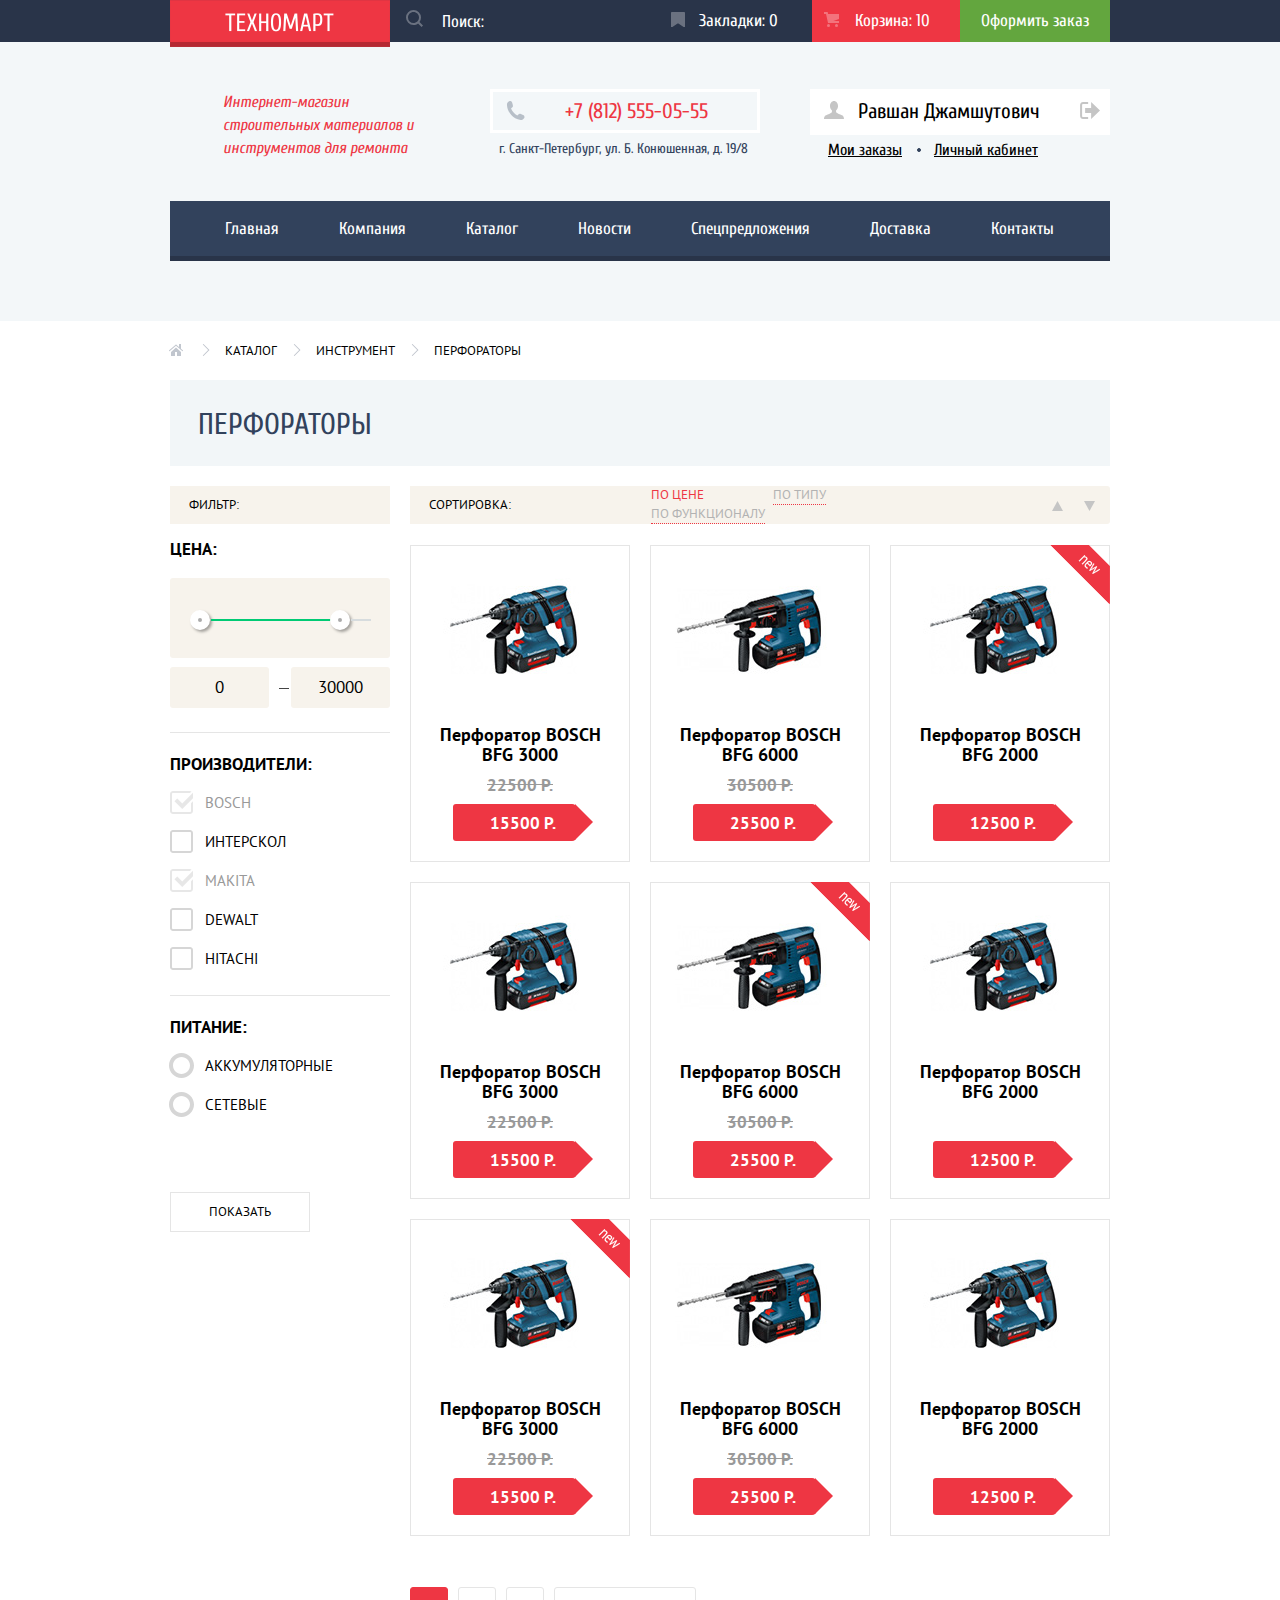
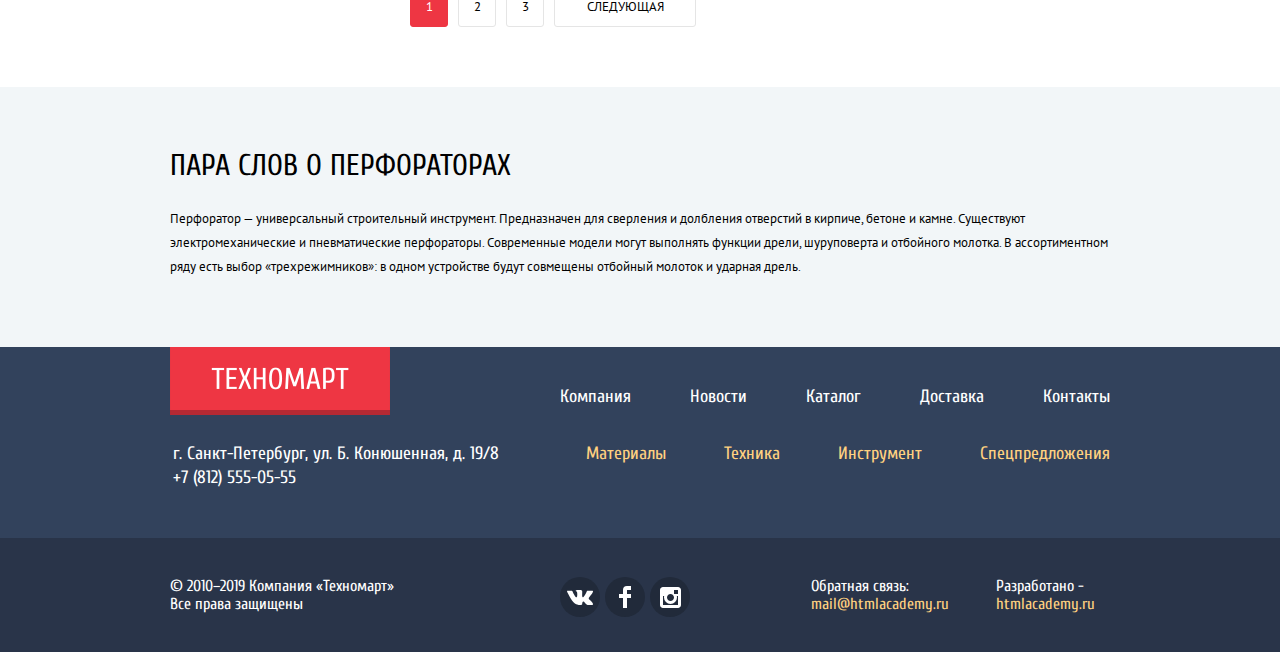
==== commit 40d909e4: "Защита-1" ====
--- a/catalog.html
+++ b/catalog.html
@@ -3,12 +3,13 @@
 
 <head>
   <meta charset="UTF-8">
-  <title>Техномарт|Каталог</title>
-  <link href="https://fonts.googleapis.com/css?family=PT+Sans&display=swap" rel="stylesheet">
+  <title>Каталог|Техномарт</title>
+  <link href="https://fonts.googleapis.com/css?family=PT+Sans:400,400i,700&display=swap&subset=cyrillic"
+    rel="stylesheet">
   <link href="https://fonts.googleapis.com/css?family=Cuprum:400,400i,700&display=swap&subset=cyrillic"
     rel="stylesheet">
   <link rel="stylesheet" href="css/normalize.css">
-  <link rel="stylesheet" href="css/style.css">
+  <link rel="stylesheet" href="css/style-min.css">
 </head>
 
 <body>
@@ -18,19 +19,23 @@
         <a class="main-logo-header" href="index.html"><img src="img/logo.png" width="220" height="47"
             alt="«Техномарт»"></a>
         <form class="search-form" action="https://echo.htmlacademy.ru" method="GET">
-          <label class="search"><svg xmlns="http://www.w3.org/2000/svg" width="17" height="17" viewBox="0 0 17 17">
+          <label class="search">
+            <svg xmlns="http://www.w3.org/2000/svg" width="17" height="17" viewBox="0 0 17 17">
               <path fill="#ffffff"
                 d="M17 15.586l-3.542-3.542A7.465 7.465 0 0 0 15 7.5 7.5 7.5 0 1 0 7.5 15c1.71 0 3.282-.579 4.544-1.542L15.586 17 17 15.586zM2 7.5C2 4.467 4.467 2 7.5 2 10.532 2 13 4.467 13 7.5c0 3.032-2.468 5.5-5.5 5.5A5.506 5.506 0 0 1 2 7.5z" />
             </svg>
-            <input class="search-icon" type="search" name="search" placeholder="Поиск:"></label>
+            <input class="search-icon" type="search" name="search" aria-label="поиск" placeholder="Поиск:"></label>
         </form>
         <ul class="shop-block">
           <li>
-            <a class="bookmark" href="#">Закладки: 0</a></li>
-          <li>
-            <a class="cart cart-active" href="#">Корзина: 10</a></li>
-          <li>
-            <a class="checkout" href="#">Оформить заказ</a></li>
+            <a class="bookmark" href="#">Закладки: 0</a>
+          </li>
+          <li>
+            <a class="cart cart-active" href="#">Корзина: 10</a>
+          </li>
+          <li>
+            <a class="checkout" href="#">Оформить заказ</a>
+          </li>
         </ul>
       </div>
     </div>
@@ -45,17 +50,17 @@
           <div class="profile-wrapper">
             <ul class="user-list">
               <li>
-                <a class="icon-user" href="#"><svg xmlns="http://www.w3.org/2000/svg" width="20" height="18"
-                    viewBox="0 0 20 18">
+                <a class="icon-user" href="#">
+                  <svg xmlns="http://www.w3.org/2000/svg" width="20" height="18" viewBox="0 0 20 18">
                     <path fill="#c5c5c5"
                       d="M17.881 14.166c-2.144-.735-4.256-1.666-5.207-2.39-.657-.501-.77-1.618-.517-2.415 1.118-.903 1.864-2.477 1.864-4.278C14.021 2.276 12.221 0 10 0S5.979 2.276 5.979 5.083c0 1.801.746 3.374 1.863 4.277.253.798.141 1.915-.517 2.416-.95.724-3.063 1.654-5.207 2.39S0 18 0 18h20s.025-3.099-2.119-3.834z" />
-                  </svg></a></li>
-              <li>
-                <p class="user-name">Равшан Джамшутович</p>
-              </li>
-              <li>
-                <a class="icon-logout" href="#"><svg xmlns="http://www.w3.org/2000/svg" width="21" height="17"
-                    viewBox="0 0 21 17">
+                  </svg>
+                  <p class="user-name">Равшан Джамшутович</p>
+                </a>
+              </li>
+              <li>
+                <a class="icon-logout" href="#" aria-label="выход из авторизации пользователя">
+                  <svg xmlns="http://www.w3.org/2000/svg" width="21" height="17" viewBox="0 0 21 17">
                     <g fill="#c5c5c5">
                       <path fill="#c5c5c5" d="M21 8.5L12.125 0v6h-6v5h6v6z" />
                       <path fill="#c5c5c5"
@@ -65,9 +70,11 @@
             </ul>
             <ul class="user-menu">
               <li>
-                <a href="#">Мои заказы</a></li>
-              <li>
-                <a href="#">Личный кабинет</a></li>
+                <a href="#">Мои заказы</a>
+              </li>
+              <li>
+                <a href="#">Личный кабинет</a>
+              </li>
             </ul>
           </div>
         </div>
@@ -75,207 +82,294 @@
       <nav class="navigation-header">
         <ul class="site-navigation-header">
           <li>
-            <a href="index.html">Главная</a></li>
-          <li>
-            <a href="#">Компания</a></li>
-          <li>
-            <a>Каталог</a></li>
-          <li>
-            <a href="#">Новости</a></li>
-          <li>
-            <a href="#">Спецпредложения</a></li>
-          <li>
-            <a href="#">Доставка</a></li>
-          <li>
-            <a href="#">Контакты</a></li>
+            <a href="index.html">Главная</a>
+          </li>
+          <li>
+            <a href="#">Компания</a>
+          </li>
+          <li>
+            <a>Каталог</a>
+          </li>
+          <li>
+            <a href="#">Новости</a>
+          </li>
+          <li>
+            <a href="#">Спецпредложения</a>
+          </li>
+          <li>
+            <a href="#">Доставка</a>
+          </li>
+          <li>
+            <a href="#">Контакты</a>
+          </li>
         </ul>
       </nav>
     </div>
   </header>
-  <main class="container">
-    <div class="container-catalog">
-      <ol class="breadcrumbs">
-        <li>
-          <a class="home" aria-label="Главная" href="index.html"></a></li>
-        <li>
-          <a>Каталог</a></li>
-        <li>
-          <a href="#">Инструмент</a></li>
-        <li>
-          <a href="#">Перфораторы</a></li>
-      </ol>
-      <h1 class="intro">Перфораторы</h1>
-      <div class="container-catalog-wrapper">
-        <section class="filters">
-          <h2 class="title-blocks">Фильтр:</h2>
-          <form class="form-filters" action="https://echo.htmlacademy.ru" method="GET">
-            <fieldset class="item-filters">
-              <legend class="title-filters">Цена:</legend>
-            </fieldset>
-            <fieldset class="item-filters">
-              <legend class="title-filters">Производители:</legend>
-              <ul class="filters-list">
+  <main class="contents">
+    <div class="container">
+      <div class="container-catalog">
+        <ol class="breadcrumbs">
+          <li>
+            <a class="home" aria-label="Главная страница" href="index.html"></a>
+          </li>
+          <li>
+            <a href="#">Каталог</a>
+          </li>
+          <li>
+            <a href="#">Инструмент</a>
+          </li>
+          <li>
+            <a>Перфораторы</a>
+          </li>
+        </ol>
+        <h1 class="intro">Перфораторы</h1>
+        <div class="container-catalog-wrapper">
+          <section class="filters">
+            <h2 class="title-blocks">Фильтр:</h2>
+            <form class="form-filters" action="https://echo.htmlacademy.ru" method="GET">
+              <fieldset class="item-filters">
+                <legend class="title-filters">Цена:</legend>
+                <div class="price-range">
+                  <div class="toggle-left"></div>
+                  <div class="toggle-right"></div>
+                </div>
+                <div class="price">
+                  <label class="min-price"><input type="text" value="0"></label>
+                  <label class="max-price"><input type="text" value="30000"></label>
+                </div>
+              </fieldset>
+              <fieldset class="item-filters">
+                <legend class="title-filters">Производители:</legend>
+                <ul class="filters-list">
+                  <li>
+                    <input class="brands-item visually-hidden" type="checkbox" name="brands" value="bosch" id="bosch"
+                      checked>
+                    <label class="brands-filters" for="bosch">Bosch</label>
+                  </li>
+                  <li>
+                    <input class="brands-item visually-hidden" type="checkbox" name="brands" value="interskol"
+                      id="interskol">
+                    <label class="brands-filters" for="interskol">Интерскол</label>
+                  </li>
+                  <li>
+                    <input class="brands-item visually-hidden" type="checkbox" name="brands" value="makita" id="makita"
+                      checked>
+                    <label class="brands-filters" for="makita">Makita</label>
+                  </li>
+                  <li>
+                    <input class="brands-item visually-hidden" type="checkbox" name="brands" value="dewalt" id="dewalt">
+                    <label class="brands-filters" for="dewalt">Dewalt</label>
+                  </li>
+                  <li>
+                    <input class="brands-item visually-hidden" type="checkbox" name="brands" value="hitachi"
+                      id="hitachi">
+                    <label class="brands-filters" for="hitachi">Hitachi</label>
+                  </li>
+                </ul>
+              </fieldset>
+              <fieldset class="item-filters">
+                <legend class="title-filters">Питание:</legend>
+                <ul class="filters-list">
+                  <li tabindex="0">
+                    <input class="power-supply visually-hidden" type="radio" name="supply" id="accumulator"
+                      value="accumulator">
+                    <label class="supply" for="accumulator">Аккумуляторные</label>
+                  </li>
+                  <li tabindex="0">
+                    <input class="power-supply visually-hidden" type="radio" name="supply" id="network" value="network">
+                    <label class="supply" for="network">Сетевые</label>
+                  </li>
+                </ul>
+              </fieldset>
+              <button class="button-filters" type="submit">Показать</button>
+            </form>
+          </section>
+          <section class="catalog">
+            <h2 class="visually-hidden">Список перфораторов</h2>
+            <div class="sorting-wrapper">
+              <h2 class="title-blocks">Сортировка:</h2>
+              <div class="sorting-filter">
+                <input type="radio" class="sorting-by-price visually-hidden" id="by-price" name="sorting" checked>
+                <label class="sort-selection" for="by-price" tabindex="0">По цене</label>
+                <input type="radio" class="sorting-by-type visually-hidden" id="by-type" name="sorting">
+                <label class="sort-selection" for="by-type" tabindex="0">По типу</label>
+                <input type="radio" class="sorting-by-functionality visually-hidden" id="by-functionality"
+                  name="sorting">
+                <label class="sort-selection " for="by-functionality" tabindex="0">По функционалу</label>
+              </div>
+              <div class="arrow-up">
+                <a href="#"><svg xmlns="http://www.w3.org/2000/svg" width="11" height="10" viewBox="0 0 11 10">
+                    <path fill="#c5c5c5" d="M5.5 0L0 10h11z" /></svg></a>
+              </div>
+              <div class="arrow-down">
+                <a href="#"><svg xmlns="http://www.w3.org/2000/svg" width="11" height="10" viewBox="0 0 11 10">
+                    <path fill="#c5c5c5" d="M5.5 10L0 0h11" /></svg></a>
+              </div>
+            </div>
+            <ul class="catalog-list">
+              <li class="catalog-item" tabindex="0">
+                <div class="buttons-item-popup">
+                  <a class="button-item-buy" href="pagebuy.html">Купить</a>
+                  <a class="button-item-bookmarks" href="#">В закладки</a>
+                </div>
+                <div class="catalog-item-image">
+                  <img src="img/bosch-bfg-3000.jpg" width="218" height="170" alt="Перфоратор BOSCH BFG 3000">
+                </div>
+                <h3 class="title-item">Перфоратор BOSCH BFG 3000</h3>
+                <p class="catalog-item-price">
+                  <b class="item-old-price">22500 Р.</b>
+                  <b class="item-new-price">15500 Р.</b>
+                </p>
+              </li>
+              <li class="catalog-item" tabindex="0">
+                <div class="buttons-item-popup">
+                  <a class="button-item-buy" href="pagebuy.html">Купить</a>
+                  <a class="button-item-bookmarks" href="#">В закладки</a>
+                </div>
+                <div class="catalog-item-image">
+                  <img src="img/bosch-bfg-6000.jpg" width="218" height="170" alt="Перфоратор BOSCH BFG 6000">
+                </div>
+                <h3 class="title-item">Перфоратор BOSCH BFG 6000</h3>
+                <p class="catalog-item-price">
+                  <b class="item-old-price">30500 Р.</b>
+                  <b class="item-new-price">25500 Р.</b>
+                </p>
+              </li>
+              <li class="catalog-item" tabindex="0">
+                <div class="flag new-flag">новинка
+                </div>
+                <div class="buttons-item-popup">
+                  <a class="button-item-buy" href="pagebuy.html">Купить</a>
+                  <a class="button-item-bookmarks" href="#">В закладки</a>
+                </div>
+                <div class="catalog-item-image">
+                  <img src="img/bosch-bfg-2000.jpg" width="218" height="170" alt="Перфоратор BOSCH BFG 2000">
+                </div>
+                <h3 class="title-item">Перфоратор BOSCH BFG 2000</h3>
+                <p class="catalog-item-price">
+                  <b class="item-old-price"></b>
+                  <b class="item-new-price">12500 Р.</b>
+                </p>
+              </li>
+              <li class="catalog-item" tabindex="0">
+                <div class="buttons-item-popup">
+                  <a class="button-item-buy" href="pagebuy.html">Купить</a>
+                  <a class="button-item-bookmarks" href="#">В закладки</a>
+                </div>
+                <div class="catalog-item-image">
+                  <img src="img/bosch-bfg-3000.jpg" width="218" height="170" alt="Перфоратор BOSCH BFG 3000">
+                </div>
+                <h3 class="title-item">Перфоратор BOSCH BFG 3000</h3>
+                <p class="catalog-item-price">
+                  <b class="item-old-price">22500 Р.</b>
+                  <b class="item-new-price">15500 Р.</b>
+                </p>
+              </li>
+              <li class="catalog-item" tabindex="0">
+                <div class="flag new-flag">новинка
+                </div>
+                <div class="buttons-item-popup">
+                  <a class="button-item-buy" href="pagebuy.html">Купить</a>
+                  <a class="button-item-bookmarks" href="#">В закладки</a>
+                </div>
+                <div class="catalog-item-image">
+                  <img src="img/bosch-bfg-6000.jpg" width="218" height="170" alt="Перфоратор BOSCH BFG 6000">
+                </div>
+                <h3 class="title-item">Перфоратор BOSCH BFG 6000</h3>
+                <p class="catalog-item-price">
+                  <b class="item-old-price">30500 Р.</b>
+                  <b class="item-new-price">25500 Р.</b>
+                </p>
+              </li>
+              <li class="catalog-item" tabindex="0">
+                <div class="buttons-item-popup">
+                  <a class="button-item-buy" href="pagebuy.html">Купить</a>
+                  <a class="button-item-bookmarks" href="#">В закладки</a>
+                </div>
+                <div class="catalog-item-image">
+                  <img src="img/bosch-bfg-2000.jpg" width="218" height="170" alt="Перфоратор BOSCH BFG 2000">
+                </div>
+                <h3 class="title-item">Перфоратор BOSCH BFG 2000</h3>
+                <p class="catalog-item-price">
+                  <b class="item-old-price"></b>
+                  <b class="item-new-price">12500 Р.</b>
+                </p>
+              </li>
+              <li class="catalog-item" tabindex="0">
+                <div class="flag new-flag">новинка
+                </div>
+                <div class="buttons-item-popup">
+                  <a class="button-item-buy" href="pagebuy.html">Купить</a>
+                  <a class="button-item-bookmarks" href="#">В закладки</a>
+                </div>
+                <div class="catalog-item-image">
+                  <img src="img/bosch-bfg-3000.jpg" width="218" height="170" alt="Перфоратор BOSCH BFG 3000">
+                </div>
+                <h3 class="title-item">Перфоратор BOSCH BFG 3000</h3>
+                <p class="catalog-item-price">
+                  <b class="item-old-price">22500 Р.</b>
+                  <b class="item-new-price">15500 Р.</b>
+                </p>
+              </li>
+              <li class="catalog-item" tabindex="0">
+                <div class="buttons-item-popup">
+                  <a class="button-item-buy" href="pagebuy.html">Купить</a>
+                  <a class="button-item-bookmarks" href="#">В закладки</a>
+                </div>
+                <div class="catalog-item-image">
+                  <img src="img/bosch-bfg-6000.jpg" width="218" height="170" alt="Перфоратор BOSCH BFG 6000">
+                </div>
+                <h3 class="title-item">Перфоратор BOSCH BFG 6000</h3>
+                <p class="catalog-item-price">
+                  <b class="item-old-price">30500 Р.</b>
+                  <b class="item-new-price">25500 Р.</b>
+                </p>
+              </li>
+              <li class="catalog-item" tabindex="0">
+                <div class="buttons-item-popup">
+                  <a class="button-item-buy" href="pagebuy.html">Купить</a>
+                  <a class="button-item-bookmarks" href="#">В закладки</a>
+                </div>
+                <div class="catalog-item-image">
+                  <img src="img/bosch-bfg-2000.jpg" width="218" height="170" alt="Перфоратор BOSCH BFG 2000">
+                </div>
+                <h3 class="title-item">Перфоратор BOSCH BFG 2000</h3>
+                <p class="catalog-item-price">
+                  <b class="item-old-price"></b>
+                  <b class="item-new-price">12500 Р.</b>
+                </p>
+              </li>
+            </ul>
+            <div class="page-list-catalog">
+              <ol class="pages-catalog">
                 <li>
-                  <input class="brands-item" type="checkbox" name="brands" value="bosch" id="bosch" checked>
-                  <label class="brands-filters" for="bosch">Bosch</label></li>
+                  <a class="page-active">1</a>
+                </li>
                 <li>
-                  <input class="brands-item" type="checkbox" name="brands" value="interskol" id="interskol">
-                  <label class="brands-filters" for="interskol">Интерскол</label></li>
+                  <a href="#">2</a>
+                </li>
                 <li>
-                  <input class="brands-item" type="checkbox" name="brands" value="makita" id="makita" checked>
-                  <label class="brands-filters" for="makita">Makita</label></li>
+                  <a href="#">3</a>
+                </li>
                 <li>
-                  <input class="brands-item" type="checkbox" name="brands" value="dewalt" id="dewalt">
-                  <label class="brands-filters" for="dewalt">Dewalt</label></li>
-                <li>
-                  <input class="brands-item" type="checkbox" name="brands" value="hitachi" id="hitachi">
-                  <label class="brands-filters" for="hitachi">Hitachi</label></li>
-              </ul>
-            </fieldset>
-            <fieldset class="item-filters">
-              <legend class="title-filters">Питание:</legend>
-              <ul class="filters-list">
-                <li>
-                  <input class="power-supply" type="radio" name="supply" id="accumulator" value="accumulator">
-                  <label class="supply" for="accumulator">Аккумуляторные</label></li>
-                <li>
-                  <input class="power-supply" type="radio" name="supply" id="network" value="network">
-                  <label class="supply" for="network">Сетевые</label></li>
-              </ul>
-            </fieldset>
-            <button class="button button-filters" type="submit">Показать</button>
-          </form>
-        </section>
-        <section class="catalog">
-          <h2 class="visually-hidden">Список перфораторов</h2>
-          <ul class="catalog-list">
-            <li class="catalog-item">
-              <div class="buttons-item-popup">
-                <a class="button-item-buy" href="#">Купить</a>
-                <a class="button-item-bookmarks" href="#">В закладки</a>
-              </div>
-              <div class="catalog-item-image">
-                <img src="img/bosch-bfg-3000.jpg" width="218" height="170" alt="Перфоратор BOSCH BFG 3000">
-              </div>
-              <h3 class="title-item">Перфоратор BOSCH BFG 3000</h3>
-              <p class="catalog-item-price">
-                <b class="item-old-price">22500 Р.</b>
-                <b class="item-new-price">15500 Р.</b>
-              </p>
-            </li>
-            <li class="catalog-item">
-              <div class="buttons-item-popup">
-                <a class="button-item-buy" href="#">Купить</a>
-                <a class="button-item-bookmarks" href="#">В закладки</a>
-              </div>
-              <div class="catalog-item-image">
-                <img src="img/bosch-bfg-6000.jpg" width="218" height="170" alt="Перфоратор BOSCH BFG 6000"></div>
-              <h3 class="title-item">Перфоратор BOSCH BFG 6000</h3>
-              <p class="catalog-item-price">
-                <b class="item-old-price">30500 Р.</b>
-                <b class="item-new-price">25500 Р.</b>
-              </p>
-            </li>
-            <li class="catalog-item">
-              <div class="flag new-flag">новинка</div>
-              <div class="buttons-item-popup">
-                <a class="button-item-buy" href="#">Купить</a>
-                <a class="button-item-bookmarks" href="#">В закладки</a>
-              </div>
-              <div class="catalog-item-image">
-                <img src="img/bosch-bfg-2000.jpg" width="218" height="170" alt="Перфоратор BOSCH BFG 2000"></div>
-              <h3 class="title-item">Перфоратор BOSCH BFG 2000</h3>
-              <p class="catalog-item-price">
-                <b class="item-old-price"><br></b>
-                <b class="item-new-price">12500 Р.</b>
-              </p>
-            </li>
-            <li class="catalog-item">
-              <div class="buttons-item-popup">
-                <a class="button-item-buy" href="#">Купить</a>
-                <a class="button-item-bookmarks" href="#">В закладки</a>
-              </div>
-              <div class="catalog-item-image">
-                <img src="img/bosch-bfg-3000.jpg" width="218" height="170" alt="Перфоратор BOSCH BFG 3000">
-              </div>
-              <h3 class="title-item">Перфоратор BOSCH BFG 3000</h3>
-              <p class="catalog-item-price">
-                <b class="item-old-price">22500 Р.</b>
-                <b class="item-new-price">15500 Р.</b>
-              </p>
-            </li>
-            <li class="catalog-item">
-              <div class="flag new-flag">новинка</div>
-              <div class="buttons-item-popup">
-                <a class="button-item-buy" href="#">Купить</a>
-                <a class="button-item-bookmarks" href="#">В закладки</a>
-              </div>
-              <div class="catalog-item-image">
-                <img src="img/bosch-bfg-6000.jpg" width="218" height="170" alt="Перфоратор BOSCH BFG 6000"></div>
-              <h3 class="title-item">Перфоратор BOSCH BFG 6000</h3>
-              <p class="catalog-item-price">
-                <b class="item-old-price">30500 Р.</b>
-                <b class="item-new-price">25500 Р.</b>
-              </p>
-            </li>
-            <li class="catalog-item">
-              <div class="buttons-item-popup">
-                <a class="button-item-buy" href="#">Купить</a>
-                <a class="button-item-bookmarks" href="#">В закладки</a>
-              </div>
-              <div class="catalog-item-image">
-                <img src="img/bosch-bfg-2000.jpg" width="218" height="170" alt="Перфоратор BOSCH BFG 2000"></div>
-              <h3 class="title-item">Перфоратор BOSCH BFG 2000</h3>
-              <p class="catalog-item-price">
-                <b class="item-old-price"><br></b>
-                <b class="item-new-price">12500 Р.</b>
-              </p>
-            </li>
-            <li class="catalog-item">
-              <div class="flag new-flag">новинка</div>
-              <div class="buttons-item-popup">
-                <a class="button-item-buy" href="#">Купить</a>
-                <a class="button-item-bookmarks" href="#">В закладки</a>
-              </div>
-              <div class="catalog-item-image">
-                <img src="img/bosch-bfg-3000.jpg" width="218" height="170" alt="Перфоратор BOSCH BFG 3000">
-              </div>
-              <h3 class="title-item">Перфоратор BOSCH BFG 3000</h3>
-              <p class="catalog-item-price">
-                <b class="item-old-price">22500 Р.</b>
-                <b class="item-new-price">15500 Р.</b>
-              </p>
-            </li>
-            <li class="catalog-item">
-              <div class="buttons-item-popup">
-                <a class="button-item-buy" href="#">Купить</a>
-                <a class="button-item-bookmarks" href="#">В закладки</a>
-              </div>
-              <div class="catalog-item-image">
-                <img src="img/bosch-bfg-6000.jpg" width="218" height="170" alt="Перфоратор BOSCH BFG 6000"></div>
-              <h3 class="title-item">Перфоратор BOSCH BFG 6000</h3>
-              <p class="catalog-item-price">
-                <b class="item-old-price">30500 Р.</b>
-                <b class="item-new-price">25500 Р.</b>
-              </p>
-            </li>
-            <li class="catalog-item">
-              <div class="buttons-item-popup">
-                <a class="button-item-buy" href="#">Купить</a>
-                <a class="button-item-bookmarks" href="#">В закладки</a>
-              </div>
-              <div class="catalog-item-image">
-                <img src="img/bosch-bfg-2000.jpg" width="218" height="170" alt="Перфоратор BOSCH BFG 2000"></div>
-              <h3 class="title-item">Перфоратор BOSCH BFG 2000</h3>
-              <p class="catalog-item-price">
-                <b class="item-old-price"><br></b>
-                <b class="item-new-price">12500 Р.</b>
-              </p>
-            </li>
-          </ul>
-        </section>
-      </div>
-    </div>
+                  <a class="next-page" href="#">следующая</a>
+                </li>
+              </ol>
+            </div>
+          </section>
+        </div>
+      </div>
+    </div>
+    <section class="product-definition">
+      <div class="container">
+        <h2 class="definition-title">Пара слов о перфораторах</h2>
+        <p>Перфоратор — универсальный строительный инструмент. Предназначен для сверления и долбления отверстий в
+          кирпиче, бетоне и камне. Существуют электромеханические и пневматические перфораторы. Современные модели могут
+          выполнять функции дрели, шуруповерта и отбойного молотка. В ассортиментном ряду есть выбор «трехрежимников»: в
+          одном устройстве будут совмещены отбойный молоток и ударная дрель. </p>
+      </div>
+    </section>
   </main>
   <footer class="main-footer">
     <div class="main-footer-wrapper">
@@ -290,25 +384,34 @@
           <nav class="navigation-footer">
             <ul class="site-navigation-footer">
               <li>
-                <a href="#">Компания</a></li>
-              <li>
-                <a href="#">Новости</a></li>
-              <li>
-                <a>Каталог</a></li>
-              <li>
-                <a href="#">Доставка</a></li>
-              <li>
-                <a href="#">Контакты</a></li>
+                <a href="#">Компания</a>
+              </li>
+              <li>
+                <a href="#">Новости</a>
+              </li>
+              <li>
+                <a>Каталог</a>
+              </li>
+              <li>
+                <a href="#">Доставка</a>
+              </li>
+              <li>
+                <a href="#">Контакты</a>
+              </li>
             </ul>
             <ul class="navigation-features-footer">
               <li>
-                <a href="#">Материалы</a></li>
-              <li>
-                <a href="#">Техника</a></li>
-              <li>
-                <a href="#">Инструмент</a></li>
-              <li>
-                <a href="#">Спецпредложения</a></li>
+                <a href="#">Материалы</a>
+              </li>
+              <li>
+                <a href="#">Техника</a>
+              </li>
+              <li>
+                <a href="#">Инструмент</a>
+              </li>
+              <li>
+                <a href="#">Спецпредложения</a>
+              </li>
             </ul>
           </nav>
         </section>
@@ -322,20 +425,26 @@
           <ul class="footer-social">
             <li>
               <a class="social-button" href="#"><span class="visually-hidden">Вконтакте
-                </span><svg xmlns="http://www.w3.org/2000/svg" width="26" height="15" viewBox="0 0 26 15">
+                </span>
+                <svg xmlns="http://www.w3.org/2000/svg" width="26" height="15" viewBox="0 0 26 15">
                   <path fill="#FFF"
                     d="M16.138 11.51c.956-.309 2.18 2.04 3.483 2.939.978.681 1.727.534 1.727.534l3.473-.05s1.815-.112.957-1.554c-.071-.12-.503-1.069-2.585-3.022-2.177-2.043-1.882-1.712.739-5.244 1.597-2.153 2.236-3.468 2.036-4.028-.192-.539-1.365-.399-1.365-.399L20.69.713c-.381.001-.704.119-.851.515-.003.004-.621 1.666-1.445 3.079-1.741 2.989-2.436 3.148-2.724 2.961-.661-.433-.494-1.737-.494-2.664 0-2.897.432-4.105-.846-4.417-.427-.104-.739-.172-1.828-.182-1.392-.021-2.574 0-3.244.329-.445.223-.786.712-.579.74.26.035.843.16 1.155.586.401.552.389 1.789.389 1.789s.229 3.411-.54 3.834c-.528.29-1.25-.302-2.803-3.016-.793-1.388-1.392-2.922-1.392-2.922s-.116-.285-.326-.441c-.25-.185-.6-.244-.6-.244L.848.684S.29.7.085.946c-.182.218-.015.668-.015.668s2.909 6.881 6.203 10.347c3.02 3.182 6.452 2.971 6.452 2.971h1.555s.469-.054.709-.312c.224-.24.214-.691.214-.691s-.031-2.109.935-2.419z" />
-                </svg></a></li>
+                </svg></a>
+            </li>
             <li>
               <a class="social-button" href="#"><span class="visually-hidden">Фейсбук
-                </span><svg xmlns="http://www.w3.org/2000/svg" width="12" height="22" viewBox="0 0 12 22">
-                  <path fill="#FFF" d="M12 4V0H8a4 4 0 0 0-4 4v4H0v4h4v10h4V12h4V8H8V4h4z" /></svg></a></li>
+                </span>
+                <svg xmlns="http://www.w3.org/2000/svg" width="12" height="22" viewBox="0 0 12 22">
+                  <path fill="#FFF" d="M12 4V0H8a4 4 0 0 0-4 4v4H0v4h4v10h4V12h4V8H8V4h4z" /></svg></a>
+            </li>
             <li>
               <a class="social-button" href="#"><span class="visually-hidden">Инстаграм
-                </span><svg xmlns="http://www.w3.org/2000/svg" width="21" height="21" viewBox="0 0 21 21">
+                </span>
+                <svg xmlns="http://www.w3.org/2000/svg" width="21" height="21" viewBox="0 0 21 21">
                   <path fill="#FFF"
                     d="M18 0H3C1.35 0 0 1.35 0 3v15c0 1.65 1.35 3 3 3h15c1.65 0 3-1.35 3-3V3c0-1.65-1.35-3-3-3zm-7.5 7c1.93 0 3.5 1.57 3.5 3.5S12.43 14 10.5 14 7 12.43 7 10.5 8.57 7 10.5 7zM18 18H3V9h1.181A6.504 6.504 0 0 0 4 10.5a6.5 6.5 0 1 0 13 0 6.45 6.45 0 0 0-.181-1.5H18v9zm0-11h-4V3h4v4z" />
-                </svg></a></li>
+                </svg></a>
+            </li>
           </ul>
           <div class="footer-copyright-link">
             <p class="copyright-link">Обратная связь:<br>
@@ -351,37 +460,11 @@
     <h2 class="modal-title">Товар добавлен в корзину!</h2>
     <div class="modal-button-wrapper">
       <a class="button button-checkout" href="#">Оформить заказ</a>
-      <button class="button button-continue" type="button">Продолжить покупки</button>
-    </div>
-    <button class="button button-close" type="button">Закрыть</button>
+      <button class="button-continue" type="button">Продолжить покупки</button>
+    </div>
+    <button class="button-close" type="button">Закрыть</button>
   </section>
-  <script>
-    var buy = document.querySelectorAll(".button-item-buy");
-    var buyPopup = document.querySelector(".modal-buy");
-    var closePopupBuy = buyPopup.querySelector(".button-close");
-    var continueBuy = document.querySelectorAll(".button-continue");
-
-    for (var i = 0; i < buy.length; i++) {
-      buy[i].addEventListener("click", function (evt) {
-        evt.preventDefault();
-        buyPopup.classList.add("modal-active");
-      });
-    }
-
-    for (var i = 0; i < continueBuy.length; i++) {
-      continueBuy[i].addEventListener('click', function (evt) {
-        evt.preventDefault();
-        buyPopup.classList.remove("modal-active");
-      });
-    }
-
-
-    closePopupBuy.addEventListener("click", function (evt) {
-      evt.preventDefault();
-      buyPopup.classList.remove("modal-active");
-    });
-
-  </script>
+  <script src="js/script-min.js"></script>
 </body>
 
 </html>
--- a/css/style-min.css
+++ b/css/style-min.css
@@ -0,0 +1,1999 @@
+body {
+  min-width: 960px;
+  margin: 0;
+  padding: 0;
+
+  font-family: "Cuprum","Arial",sans-serif;
+  font-size: 17px;
+}a {
+  color: inherit;
+  text-decoration: none;
+}img {
+  max-width: 100%;
+  height: auto;
+}.visually-hidden:not(:focus):not(:active),
+input[type=checkbox].visually-hidden,
+input[type=radio].visually-hidden {
+  position: absolute;
+
+  width: 1px;
+  height: 1px;
+  margin: -1px;
+  padding: 0;
+  overflow: hidden;
+
+  white-space: nowrap;
+
+  border: 0;
+
+  clip: rect(0 0 0 0);
+  -webkit-clip-path: inset(100%);
+          clip-path: inset(100%);
+}.main-header {
+  margin-bottom: 58px;
+  padding-bottom: 60px;
+
+  background: #f3f7f9;
+}.header-top-wrapper {
+  width: 100%;
+  margin-bottom: 47px;
+
+  background: #293449;
+}.container {
+  width: 940px;
+  margin: 0 auto;
+  padding: 0 10px;
+}.header-top-wrapper .container {
+  display: -webkit-box;
+  display: -ms-flexbox;
+  display: flex;
+  -ms-flex-wrap: wrap;
+      flex-wrap: wrap;
+
+  line-height: 18px;
+
+  background: #293449;
+}.main-logo-header {
+  margin-bottom: -20px;
+}.main-logo-header:hover,
+.main-logo-header:focus {
+  opacity: 0.9;
+}.main-logo-header:active {
+  opacity: 0.8;
+}.search-form {
+  display: -webkit-box;
+  display: -ms-flexbox;
+  display: flex;
+  -webkit-box-align: center;
+  -ms-flex-align: center;
+  align-items: center;
+}.search-icon {
+  width: 207px;
+  height: 42px;
+
+  background-color: #293449;
+  border: 0;
+  outline: 0;
+}.search-form svg {
+  margin-right: 13px;
+  margin-left: 16px;
+
+  opacity: 0.3;
+}.search-form:hover svg {
+  opacity: 1;
+}.search-form:hover {
+  background-color: #212a3a;
+}.search-icon:hover {
+  background-color: #212a3a;
+}.search-form:focus-within {
+  background-color: #ffffff;
+}.search-icon:focus {
+  background-color: #ffffff;
+}.search-form:focus-within path {
+  fill: #ee3643;
+}.search-icon::-webkit-input-placeholder {
+  color: #ffffff;
+}.search-icon:-ms-input-placeholder {
+  color: #ffffff;
+}.search-icon::-ms-input-placeholder {
+  color: #ffffff;
+}.search-icon::placeholder {
+  color: #ffffff;
+}.shop-block {
+  display: -webkit-box;
+  display: -ms-flexbox;
+  display: flex;
+  -ms-flex-wrap: wrap;
+      flex-wrap: wrap;
+  margin: 0;
+  margin-left: auto;
+  padding: 0;
+
+  list-style-type: none;
+  color: #ffffff;
+}.shop-block a {
+  display: block;
+  max-width: 150px;
+  padding-top: 12px;
+  padding-bottom: 12px;
+}.bookmark {
+  position: relative;
+
+  padding-right: 34px;
+  padding-left: 44px;
+}.cart {
+  position: relative;
+
+  padding-right: 30px;
+  padding-left: 43px;
+}.checkout {
+  width: 150px;
+
+  text-align: center;
+
+  background-color: #63a63e;
+}.shop-block a:hover,
+.bookmark:focus,
+.cart:focus {
+  background-color: #212a3a;
+}.shop-block a:active {
+  color: #babbbd;
+
+  background-color: #161d29;
+}.shop-block .checkout:hover,
+.checkout:focus {
+  background-color: #5fbb2d;
+}.shop-block .checkout:active {
+  color: #b6c8ae;
+
+  background-color: #518534;
+}.shop-block .cart-active,
+.shop-block .cart-active:hover,
+.shop-block .cart-active:active,
+.shop-block .cart-active:focus {
+  background-color: #ee3643;
+}.bookmark::before {
+  content: "";
+  position: absolute;
+  left: 16px;
+
+  width: 15px;
+  height: 15px;
+
+  background: url(../img/icon/bookmark.svg) no-repeat 0 0;
+  opacity: 0.3;
+}.cart::before {
+  content: "";
+  position: absolute;
+  left: 12px;
+
+  width: 15px;
+  height: 15px;
+
+  background: url(../img/icon/cart.svg) no-repeat 0 0;
+  opacity: 0.3;
+}.bookmark:hover::before,
+.cart:hover::before,
+.bookmark:focus::before,
+.cart:focus::before {
+  opacity: 1;
+}.bookmark:active::before,
+.cart:active::before {
+  opacity: 0.5;
+}.header-container {
+  display: -webkit-box;
+  display: -ms-flexbox;
+  display: flex;
+  -webkit-box-pack: justify;
+  -ms-flex-pack: justify;
+  justify-content: space-between;
+  margin-bottom: 40px;
+}.page-title {
+  -webkit-box-sizing: border-box;
+          box-sizing: border-box;
+  width: 245px;
+  margin: 0;
+  margin-right: 75px;
+  padding-top: 2px;
+  padding-left: 53px;
+
+  font-style: italic;
+  font-weight: 400;
+  font-size: 16px;
+  line-height: 23px;
+  color: #ee3643;
+}.contacts-header {
+  width: 310px;
+  margin-right: 10px;
+}.contacts-header a {
+  position: relative;
+
+  display: block;
+  margin-right: 40px;
+  padding-top: 9px;
+  padding-bottom: 8px;
+  padding-left: 72px;
+
+  font-size: 21px;
+  line-height: 21px;
+  color: #ee3643;
+
+  border: 3px solid #ffffff;
+}.contacts-header a::before {
+  content: "";
+  position: absolute;
+  left: 13px;
+
+  width: 19px;
+  height: 19px;
+
+  background: url(../img/icon/phone.svg);
+}.contacts-header address {
+  margin-top: 4px;
+  margin-left: 9px;
+
+  font-style: normal;
+  font-size: 14px;
+  line-height: 24px;
+  color: #32425c;
+}.profile-list {
+  display: -webkit-box;
+  display: -ms-flexbox;
+  display: flex;
+  -webkit-box-pack: end;
+  -ms-flex-pack: end;
+  justify-content: flex-end;
+  -webkit-box-align: start;
+  -ms-flex-align: start;
+  align-items: flex-start;
+  width: 300px;
+  margin: 0;
+  padding: 0;
+
+  list-style-type: none;
+  font-size: 21px;
+  line-height: 21px;
+}.profile-list a {
+  display: block;
+  padding: 11px 24px;
+
+  background: #ffffff;
+}.profile-list .button-login-link {
+  position: relative;
+
+  margin-right: 10px;
+  padding-left: 50px;
+}.button-login-link::before {
+  content: "";
+  position: absolute;
+  left: 14px;
+
+  width: 20px;
+  height: 17px;
+
+  background: url(../img/icon/login.svg) no-repeat 0 0;
+}.profile-list a:hover,
+.profile-list a:focus {
+  color: #ee3643;
+}.profile-list a:active {
+  color: #cacaca;
+}.user-list {
+  display: -webkit-box;
+  display: -ms-flexbox;
+  display: flex;
+  -ms-flex-wrap: wrap;
+      flex-wrap: wrap;
+  -webkit-box-pack: justify;
+  -ms-flex-pack: justify;
+  justify-content: space-between;
+  margin: 0;
+  margin-bottom: 6px;
+  padding: 0;
+
+  list-style-type: none;
+
+  background: #ffffff;
+}.user-list:active {
+  color: #c8cdd3;
+}.icon-user {
+  display: -webkit-box;
+  display: -ms-flexbox;
+  display: flex;
+  width: 258px;
+  padding-top: 12px;
+  padding-bottom: 12px;
+}.icon-user svg {
+  padding-left: 14px;
+}.user-name {
+  margin: 0;
+  padding-left: 14px;
+
+  font-size: 21px;
+  line-height: 21px;
+}.icon-user:hover path,
+.icon-user:focus path {
+  fill: #32425c;
+}.icon-user:active path {
+  fill: #c5c5c5;
+}.icon-logout {
+  display: block;
+  padding-top: 13px;
+  padding-right: 10px;
+  padding-bottom: 11px;
+  padding-left: 11px;
+}.icon-logout:hover path,
+.icon-logout:focus path {
+  fill: #32425c;
+}.icon-logout:active path {
+  fill: #c5c5c5;
+}.user-menu {
+  position: relative;
+
+  display: -webkit-box;
+  display: -ms-flexbox;
+  display: flex;
+  -webkit-box-pack: start;
+  -ms-flex-pack: start;
+  justify-content: flex-start;
+  margin: 0;
+  padding: 0;
+
+  list-style-type: none;
+  font-size: 16px;
+  line-height: 18px;
+  text-decoration: underline;
+}.user-menu::before {
+  content: "";
+  position: absolute;
+  top: 7px;
+  left: 107px;
+
+  width: 2px;
+  height: 2px;
+
+  background-color: #32425c;
+  border: 1px solid #32425c;
+  border-radius: 50%;
+}.user-menu li:first-child {
+  margin-right: 32px;
+  margin-left: 18px;
+}.user-menu a:hover,
+.user-menu a:focus {
+  color: #ee3643;
+}.user-menu a:active {
+  color: #c8cdd3;
+}.navigation-header {
+  line-height: 17px;
+
+  background: #32425c;
+  border-bottom: 5px solid #293449;
+}.site-navigation-header {
+  display: -webkit-box;
+  display: -ms-flexbox;
+  display: flex;
+  -ms-flex-wrap: wrap;
+      flex-wrap: wrap;
+  -webkit-box-pack: start;
+  -ms-flex-pack: start;
+  justify-content: flex-start;
+  margin: 0;
+  padding: 0;
+  padding-left: 25px;
+
+  list-style-type: none;
+  color: #ffffff;
+}.site-navigation-header a {
+  display: block;
+  padding: 19px 30px;
+}.site-navigation-header a:hover,
+.site-navigation-header a:focus {
+  background: #293449;
+}.site-navigation-header a:active {
+  color: #93969c;
+
+  background-color: #1d2739;
+}.main-content {
+  display: -webkit-box;
+  display: -ms-flexbox;
+  display: flex;
+  -webkit-box-align: start;
+  -ms-flex-align: start;
+  align-items: flex-start;
+  margin-bottom: 32px;
+}.offer-left-wrapper {
+  display: -webkit-box;
+  display: -ms-flexbox;
+  display: flex;
+  -ms-flex-wrap: wrap;
+      flex-wrap: wrap;
+  -webkit-box-pack: justify;
+  -ms-flex-pack: justify;
+  justify-content: space-between;
+  -webkit-box-align: start;
+  -ms-flex-align: start;
+  align-items: flex-start;
+  width: 620px;
+  margin-right: 20px;
+}.offer-right-wrapper {
+  display: -webkit-box;
+  display: -ms-flexbox;
+  display: flex;
+  -ms-flex-wrap: wrap;
+      flex-wrap: wrap;
+  width: 300px;
+}.title-offer {
+  margin: 0;
+  margin-bottom: 13px;
+  padding: 0;
+  padding-top: 21px;
+  padding-left: 22px;
+
+  font-size: 24px;
+  line-height: 30px;
+  color: #ffffff;
+}.main-content .button-offer {
+  display: block;
+  width: 135px;
+  margin-bottom: 22px;
+  margin-left: 25px;
+  padding-top: 10px;
+  padding-bottom: 9px;
+
+  background-color: rgba(0,0,0,0.1);
+}.main-content .button-offer:hover,
+.main-content .button-offer:focus {
+  background-color: rgba(0,0,0,0.3);
+}.main-content .button-offer:active {
+  background-color: rgba(0,0,0,0.5);
+}.offer {
+  position: relative;
+
+  width: 300px;
+  margin-bottom: 20px;
+}.materials {
+  background-color: #ffbf47;
+}.materials::before {
+  content: "";
+  position: absolute;
+  top: 32px;
+  right: 9px;
+
+  width: 78px;
+  height: 76px;
+
+  background: url(../img/icon/materials.svg) no-repeat 0 0;
+}.tool {
+  background-color: #3bbce3;
+}.tool::before {
+  content: "";
+  position: absolute;
+  top: 34px;
+  right: 24px;
+
+  width: 78px;
+  height: 76px;
+
+  background: url(../img/icon/tool.svg) no-repeat 0 0;
+}.slides {
+  position: relative;
+
+  width: 620px;
+  height: 266px;
+  margin-bottom: 20px;
+}.arrow-prew label {
+  position: absolute;
+  top: 113px;
+  left: 25px;
+
+  width: 22px;
+  height: 40px;
+
+  background: url(../img/icon/left.svg) no-repeat 0 0;
+  visibility: hidden;
+  cursor: pointer;
+}.arrow-next label {
+  position: absolute;
+  top: 113px;
+  right: 20px;
+
+  width: 22px;
+  height: 40px;
+
+  background: url(../img/icon/right.svg) no-repeat 0 0;
+  visibility: hidden;
+  cursor: pointer;
+}.arrow-next label:focus,
+.arrow-prew label:focus {
+  opacity: 0.7;
+}.slide-1 {
+  position: absolute;
+
+  width: 100%;
+  height: 100%;
+
+  background: #6a4640 url(../img/slider-1.jpg) no-repeat 0 0;
+  visibility: hidden;
+}.slide-2 {
+  position: absolute;
+
+  width: 100%;
+  height: 100%;
+
+  background: #6a4640 url(../img/slider-2.jpg) no-repeat 0 0;
+  visibility: hidden;
+}.slide-img:nth-child(1):checked ~ .slide-1,
+.slide-img:nth-child(2):checked ~ .slide-2 {
+  visibility: visible;
+}.slide-img:nth-child(1):checked ~ .arrow-next label:nth-child(2),
+.slide-img:nth-child(2):checked ~ .arrow-next label:nth-child(1) {
+  visibility: visible;
+}.slide-img:nth-child(1):checked ~ .arrow-prew label:nth-child(2),
+.slide-img:nth-child(2):checked ~ .arrow-prew label:nth-child(1) {
+  visibility: visible;
+}.switchers {
+  position: absolute;
+  bottom: 37px;
+  left: 295px;
+
+  display: -webkit-box;
+  display: -ms-flexbox;
+  display: flex;
+  width: 50px;
+}.switcher {
+  width: 10px;
+  height: 10px;
+  margin-right: 10px;
+
+  background-color: #ffffff;
+  border-radius: 50%;
+  cursor: pointer;
+}.slide-img:nth-child(1):checked ~ .switchers label:nth-child(1),
+.slide-img:nth-child(2):checked ~ .switchers label:nth-child(2) {
+  width: 6px;
+  height: 6px;
+
+  background-color: #ee3643;
+  border: 2px solid #ffffff;
+  border-radius: 50%;
+}.title-slides {
+  margin: 0;
+  margin-bottom: 2px;
+  padding-top: 23px;
+  padding-left: 24px;
+
+  font-size: 36px;
+  line-height: 36px;
+  color: #ffffff;
+  text-transform: uppercase;
+}.slides p {
+  margin: 0;
+  margin-bottom: 121px;
+  padding-left: 25px;
+
+  font-size: 18px;
+  line-height: 24px;
+  color: #ffffff;
+}.button-catalog {
+  display: block;
+  width: 195px;
+  margin-left: 27px;
+}.technique {
+  background-color: #dc91d8;
+}.technique::before {
+  content: "";
+  position: absolute;
+  top: 32px;
+  right: 31px;
+
+  width: 78px;
+  height: 76px;
+
+  background: url(../img/icon/technique.svg) no-repeat 0 0;
+}.discounts {
+  background-color: #8ed78f;
+}.discounts::before {
+  content: "";
+  position: absolute;
+  top: 27px;
+  right: 26px;
+
+  width: 78px;
+  height: 76px;
+
+  background: url(../img/icon/discounts.svg) no-repeat 0 0;
+}.delivery {
+  background-color: #ffc047;
+}.delivery::before {
+  content: "";
+  position: absolute;
+  top: 33px;
+  right: 30px;
+
+  width: 78px;
+  height: 76px;
+
+  background: url(../img/icon/delivery.svg) no-repeat 0 0;
+}.offer .flag {
+  position: absolute;
+  top: 0;
+  right: 0;
+  z-index: 20;
+
+  width: 60px;
+  height: 59px;
+  overflow: hidden;
+
+  text-indent: -1000px;
+}.popular-goods {
+  width: 100%;
+  margin-bottom: 1px;
+}.title-wrapper {
+  display: -webkit-box;
+  display: -ms-flexbox;
+  display: flex;
+  -webkit-box-pack: justify;
+  -ms-flex-pack: justify;
+  justify-content: space-between;
+  -webkit-box-align: center;
+  -ms-flex-align: center;
+  align-items: center;
+  width: 100%;
+  margin-bottom: 21px;
+
+  background: #f9f5f0;
+}.popular-title {
+  width: 630px;
+  margin: 0;
+  padding-top: 30px;
+  padding-bottom: 30px;
+  padding-left: 28px;
+
+  font-family: "Cuprum","Arial",sans-serif;
+  font-weight: 400;
+  font-size: 30px;
+  line-height: 30px;
+  color: #32425c;
+  text-transform: uppercase;
+}.popular-button {
+  display: block;
+  width: 253px;
+  margin-right: 23px;
+}.catalog-list-popular {
+  display: -webkit-box;
+  display: -ms-flexbox;
+  display: flex;
+  -ms-flex-wrap: wrap;
+      flex-wrap: wrap;
+  -webkit-box-pack: start;
+  -ms-flex-pack: start;
+  justify-content: flex-start;
+  margin: 0;
+  padding: 0;
+
+  font-family: "PT Sans","Arial",sans-serif;
+  list-style-type: none;
+}.catalog-list-popular .catalog-item:nth-child(3n) {
+  margin-right: 20px;
+}.catalog-list-popular .catalog-item:nth-child(4n) {
+  margin-right: 0;
+}.popular-manufacturers {
+  width: 100%;
+  margin-bottom: 66px;
+}.popular-brands {
+  display: -webkit-box;
+  display: -ms-flexbox;
+  display: flex;
+  -ms-flex-wrap: wrap;
+      flex-wrap: wrap;
+  -webkit-box-pack: start;
+  -ms-flex-pack: start;
+  justify-content: flex-start;
+  margin: 0;
+  padding: 0;
+
+  list-style-type: none;
+}.popular-brands li {
+  position: relative;
+
+  display: -webkit-box;
+  display: -ms-flexbox;
+  display: flex;
+  -webkit-box-pack: center;
+  -ms-flex-pack: center;
+  justify-content: center;
+  -webkit-box-align: center;
+  -ms-flex-align: center;
+  align-items: center;
+  width: 218px;
+  height: 142px;
+  margin-right: 20px;
+  margin-bottom: 20px;
+
+  border: 1px solid #e5e5e5;
+}.popular-brands li:nth-child(4n) {
+  margin-right: 0;
+}.popular-brands a {
+  position: absolute;
+  top: 0;
+  right: 0;
+  bottom: 0;
+  left: 0;
+  z-index: 1;
+}.popular-brands a:hover,
+.popular-brands a:focus {
+  -webkit-box-shadow: 0 10px 25px 0 rgba(0,0,0,0.5);
+          box-shadow: 0 10px 25px 0 rgba(0,0,0,0.5);
+}.popular-brands a:active {
+  opacity: 0.3;
+}.service {
+  width: 100%;
+  margin-bottom: 56px;
+
+  font-family: "PT Sans","Arial",sans-serif;
+  font-size: 13px;
+  line-height: 24px;
+
+  background-color: #f4f8f9;
+}.service-title-wrapper {
+  width: 400px;
+  margin-bottom: 69px;
+}.service-title {
+  margin: 0;
+  margin-bottom: 25px;
+  padding-top: 66px;
+
+  font-family: "Cuprum","Arial",sans-serif;
+  font-weight: 400;
+  font-size: 30px;
+  line-height: 30px;
+  text-transform: uppercase;
+}.service-title-wrapper p {
+  margin: 0;
+}.service-offer-wrapper {
+  display: -webkit-box;
+  display: -ms-flexbox;
+  display: flex;
+  width: 100%;
+  padding-bottom: 98px;
+}.service-offer-tab {
+  position: relative;
+
+  display: -webkit-box;
+  display: -ms-flexbox;
+  display: flex;
+  -webkit-box-orient: vertical;
+  -webkit-box-direction: normal;
+  -ms-flex-direction: column;
+      flex-direction: column;
+  width: 240px;
+  margin: 0;
+  margin-right: 80px;
+  padding: 0;
+
+  font-family: "Cuprum","Arial",sans-serif;
+  list-style-type: none;
+  font-weight: 700;
+  font-size: 21px;
+  line-height: 30px;
+  color: #ffffff;
+}.service-offer-tab::before {
+  content: "";
+  position: absolute;
+  top: -41px;
+  right: 0;
+  z-index: 1;
+
+  width: 10px;
+  height: 272px;
+
+  background: url(../img/slide-tab-shadow.png) no-repeat 0 0;
+}.service-offer-tab label {
+  position: relative;
+
+  padding-top: 14px;
+  padding-bottom: 16px;
+  padding-left: 22px;
+
+  background-color: #32425c;
+  border-top: 1px solid #405069;
+  border-bottom: 1px solid #293449;
+  cursor: pointer;
+}.service-slide-tab {
+  position: relative;
+
+  width: 620px;
+
+  visibility: hidden;
+}.service-slide-tab div {
+  position: absolute;
+}.service-slide-tab p {
+  margin: 0;
+  margin-bottom: 26px;
+}.title-slide-tab {
+  margin: 0;
+  margin-bottom: 25px;
+
+  font-family: "Cuprum","Arial",sans-serif;
+  font-size: 36px;
+  line-height: 36px;
+  color: #32425c;
+  text-transform: uppercase;
+}.delivery-slide-tab {
+  width: 275px;
+}.delivery-slide-tab::before {
+  content: "";
+  position: absolute;
+  top: 23px;
+  left: 152px;
+  z-index: -1;
+
+  width: 468px;
+  height: 261px;
+
+  background: url(../img/delivery.png) no-repeat 0 0;
+}.warranty-slide-tab {
+  width: 378px;
+}.warranty-slide-tab::before {
+  content: "";
+  position: absolute;
+  top: 2px;
+  left: 239px;
+  z-index: -1;
+
+  width: 389px;
+  height: 283px;
+
+  background: url(../img/warranty.png) no-repeat 0 0;
+}.credit-slide-tab {
+  width: 300px;
+}.credit-button {
+  display: block;
+  width: 195px;
+}.credit-slide-tab::before {
+  content: "";
+  position: absolute;
+  top: 0;
+  left: 164px;
+  z-index: -1;
+
+  width: 468px;
+  height: 285px;
+
+  background: url(../img/credit.png) no-repeat 0 0;
+}.service-tab:nth-child(1):checked ~ .service-slide-tab .delivery-slide-tab,
+.service-tab:nth-child(2):checked ~ .service-slide-tab .warranty-slide-tab,
+.service-tab:nth-child(3):checked ~ .service-slide-tab .credit-slide-tab {
+  position: relative;
+  z-index: 0;
+
+  visibility: visible;
+}.service-tab:nth-child(1):checked ~ .service-offer-tab label:nth-child(1),
+.service-tab:nth-child(2):checked ~ .service-offer-tab label:nth-child(2),
+.service-tab:nth-child(3):checked ~ .service-offer-tab label:nth-child(3),
+.service-tab:nth-child(1):checked:hover ~ .service-offer-tab label:nth-child(1),
+.service-tab:nth-child(2):checked:hover ~ .service-offer-tab label:nth-child(2),
+.service-tab:nth-child(3):checked:hover ~ .service-offer-tab label:nth-child(3) {
+  color: #32425c;
+
+  background-color: #ffffff;
+  border-top: 1px solid #ffffff;
+  border-bottom: 1px solid #ffffff;
+}.service-offer-tab label:hover,
+.service-offer-tab label:focus {
+  background-color: #293449;
+}.about-us {
+  display: -webkit-box;
+  display: -ms-flexbox;
+  display: flex;
+  -webkit-box-pack: justify;
+  -ms-flex-pack: justify;
+  justify-content: space-between;
+  margin-bottom: 85px;
+
+  font-family: "PT Sans","Arial",sans-serif;
+  font-size: 13px;
+  line-height: 24px;
+  color: #000000;
+
+  background: #ffffff;
+}.about-us-info {
+  width: 630px;
+  margin-right: 10px;
+  margin-bottom: 0;
+}.about-us-title {
+  font-family: "Cuprum","Arial",sans-serif;
+  font-weight: 400;
+  font-size: 30px;
+  line-height: 30px;
+  text-transform: uppercase;
+}.about-us-text {
+  margin-bottom: 25px;
+  padding-right: 110px;
+}.about-us-text + .about-us-text {
+  margin-bottom: 21px;
+}.about-us-contact .about-us-text {
+  margin-bottom: 32px;
+}.about-us-list {
+  margin: 0;
+  margin-bottom: 17px;
+  padding: 0;
+
+  font-family: "Cuprum","Arial",sans-serif;
+  list-style-type: none;
+  font-size: 18px;
+  line-height: 20px;
+}.item-delivery {
+  position: relative;
+
+  padding-bottom: 20px;
+  padding-left: 36px;
+}.item-delivery::before {
+  content: "";
+  position: absolute;
+  top: 9px;
+  left: 0;
+
+  width: 25px;
+  height: 2px;
+
+  background: #ee3643;
+}.item-delivery:last-child {
+  margin-bottom: 0;
+}.about-us-contact {
+  width: 300px;
+  margin-bottom: 0;
+}.about-us-contact img {
+  width: 300px;
+  height: 158px;
+}.about-us-button {
+  display: block;
+  width: 220px;
+}.whrite-us-button {
+  display: block;
+  width: 300px;
+}.map-popup {
+  position: relative;
+
+  width: 300px;
+  height: 158px;
+  margin-bottom: 40px;
+  padding: 0;
+
+  border: 0;
+  cursor: pointer;
+}.container-catalog {
+  margin-top: -37px;
+  margin-bottom: 60px;
+
+  font-family: "PT Sans","Arial",sans-serif;
+  font-size: 13px;
+  line-height: 18px;
+}.breadcrumbs {
+  display: -webkit-box;
+  display: -ms-flexbox;
+  display: flex;
+  -webkit-box-pack: start;
+  -ms-flex-pack: start;
+  justify-content: flex-start;
+  margin: 0;
+  margin-left: 16px;
+  padding: 0;
+
+  list-style-type: none;
+  text-transform: uppercase;
+}.breadcrumbs li {
+  position: relative;
+
+  margin-right: 39px;
+}.breadcrumbs a::before {
+  content: "";
+  position: absolute;
+  top: 2px;
+  left: -23px;
+
+  width: 22px;
+  height: 40px;
+
+  background: url(../img/icon/right-small.svg) no-repeat 0 0;
+}a.home::after {
+  content: "";
+  position: absolute;
+  top: 2px;
+  left: -18px;
+
+  width: 15px;
+  height: 12px;
+
+  background: url(../img/icon/home.svg) no-repeat 0 0;
+}a.home:focus::after {
+  outline: 1px solid #ee3643;
+}.breadcrumbs .home::before {
+  display: none;
+}.intro {
+  margin-bottom: 20px;
+  padding-top: 30px;
+  padding-bottom: 26px;
+  padding-left: 28px;
+
+  font-family: "Cuprum","Arial",sans-serif;
+  font-weight: 400;
+  font-size: 30px;
+  line-height: 30px;
+  color: #32425c;
+  text-transform: uppercase;
+
+  background-color: #f2f6f8;
+}.container-catalog-wrapper {
+  display: -webkit-box;
+  display: -ms-flexbox;
+  display: flex;
+  -webkit-box-pack: justify;
+  -ms-flex-pack: justify;
+  justify-content: space-between;
+}.filters {
+  width: 220px;
+  margin-right: 20px;
+
+  font-size: 15px;
+  line-height: 20px;
+  text-transform: uppercase;
+}.title-blocks {
+  margin: 0;
+  margin-bottom: 10px;
+  padding-top: 10px;
+  padding-bottom: 10px;
+  padding-left: 19px;
+
+  font-family: "PT Sans","Arial",sans-serif;
+  font-weight: 400;
+  font-size: 13px;
+  line-height: 18px;
+  text-transform: uppercase;
+
+  background: #f7f3ec;
+}.price-range {
+  position: relative;
+
+  width: 220px;
+  height: 80px;
+  margin-bottom: 9px;
+
+  background-color: #f7f3ec;
+  border-radius: 3px;
+}.toggle-left {
+  position: absolute;
+  top: 32px;
+  left: 20px;
+  z-index: 1;
+
+  width: 4px;
+  height: 4px;
+
+  background-color: #ababab;
+  border: 8px solid #ffffff;
+  border-radius: 50%;
+  -webkit-box-shadow: 2px 2px 3px 0 rgba(0,0,0,0.35);
+          box-shadow: 2px 2px 3px 0 rgba(0,0,0,0.35);
+  cursor: pointer;
+}.toggle-left::before {
+  content: "";
+  position: absolute;
+  top: 1px;
+  left: 13px;
+
+  width: 120px;
+  height: 2px;
+
+  background-color: #00ca74;
+}.toggle-right {
+  position: absolute;
+  top: 32px;
+  right: 40px;
+  z-index: 1;
+
+  width: 4px;
+  height: 4px;
+
+  background-color: #ababab;
+  border: 8px solid #ffffff;
+  border-radius: 50%;
+  -webkit-box-shadow: 2px 2px 3px 0 rgba(0,0,0,0.35);
+          box-shadow: 2px 2px 3px 0 rgba(0,0,0,0.35);
+  cursor: pointer;
+}.toggle-right::before {
+  content: "";
+  position: absolute;
+  top: 1px;
+  left: 13px;
+
+  width: 20px;
+  height: 2px;
+
+  background-color: #d7dcde;
+}.price {
+  display: -webkit-box;
+  display: -ms-flexbox;
+  display: flex;
+  -webkit-box-pack: justify;
+  -ms-flex-pack: justify;
+  justify-content: space-between;
+  width: 220px;
+  margin-bottom: 17px;
+}.min-price input,
+.max-price input {
+  width: 95px;
+
+  font-family: "PT Sans","Arial",sans-serif;
+  font-size: 17px;
+  line-height: 18px;
+  text-align: center;
+
+  background-color: #f7f3ec;
+  border: 0;
+}.min-price,
+.max-price {
+  padding-top: 10px;
+  padding-bottom: 10px;
+
+  background-color: #f7f3ec;
+  border-radius: 3px;
+}.min-price {
+  position: relative;
+}.min-price::before {
+  content: "";
+  position: absolute;
+  top: 21px;
+  right: -20px;
+
+  width: 10px;
+  height: 1px;
+
+  background-color: #444444;
+}.item-filters {
+  position: relative;
+
+  margin: 0;
+  margin-bottom: 24px;
+  padding: 0;
+
+  border: 0;
+}.title-filters {
+  margin-bottom: 14px;
+
+  font-weight: 700;
+  font-size: 17px;
+  line-height: 30px;
+}.title-filters::before {
+  content: "";
+  position: absolute;
+  top: -17px;
+
+  width: 220px;
+  height: 1px;
+
+  background-color: #e5e5e5;
+}.item-filters:first-of-type .title-filters::before {
+  display: none;
+}.filters-list {
+  margin: 0;
+  padding: 0;
+  padding-left: 35px;
+
+  list-style-type: none;
+}.filters-list li {
+  margin-bottom: 19px;
+}.brands-item + .brands-filters {
+  position: relative;
+
+  cursor: pointer;
+}.brands-item + .brands-filters::before {
+  content: "";
+  position: absolute;
+  top: -2px;
+  left: -35px;
+
+  width: 23px;
+  height: 23px;
+
+  background: url(../img/icon/checkbox-off.svg);
+  opacity: 0.7;
+}.brands-item:hover + .brands-filters::before {
+  opacity: 1;
+}.brands-item:focus + .brands-filters::before {
+  opacity: 1;
+}.brands-item:checked + .brands-filters::after,
+.brands-item:checked:hover + .brands-filters::after {
+  content: "";
+  position: absolute;
+  top: -2px;
+  left: -35px;
+
+  width: 23px;
+  height: 23px;
+
+  background: url(../img/icon/checkbox-on.svg);
+  opacity: 0.4;
+}.brands-item:checked:focus + .brands-filters::after {
+  opacity: 1;
+}.brands-item:checked + .brands-filters::before {
+  display: none;
+}.brands-item:checked + .brands-filters {
+  color: #999999;
+}.power-supply + .supply {
+  position: relative;
+
+  cursor: pointer;
+}.power-supply + .supply::before {
+  content: "";
+  position: absolute;
+  top: -3px;
+  left: -36px;
+
+  width: 25px;
+  height: 25px;
+
+  background: url(../img/icon/radio-off.svg);
+  opacity: 0.7;
+}.power-supply:checked + .supply::before,
+.power-supply:checked:hover + .supply::before {
+  opacity: 0.4;
+}.power-supply:checked + .supply::after,
+.power-supply:checked:hover + .supply::after {
+  content: "";
+  position: absolute;
+  top: 5px;
+  left: -28px;
+
+  width: 9px;
+  height: 9px;
+
+  background-color: #b5b5b5;
+  border-radius: 50%;
+  opacity: 0.4;
+}.power-supply:hover + .supply::before {
+  opacity: 1;
+}.power-supply:checked:focus + .supply::after,
+.power-supply:focus + .supply::before,
+.power-supply:checked:focus + .supply::before {
+  opacity: 1;
+}.power-supply:checked + .supply,
+.power-supply:checked:hover + .supply {
+  color: #999999;
+}.item-filters:last-of-type {
+  margin-bottom: 58px;
+}.filters-list li {
+  outline: 0;
+}.filters .button-filters {
+  padding: 10px 38px;
+
+  font-family: "PT Sans","Arial",sans-serif;
+  font-style: normal;
+  font-size: 13px;
+  line-height: 18px;
+  color: #000000;
+  text-transform: uppercase;
+
+  background: #ffffff;
+  border: 1px solid #e5e5e5;
+  cursor: pointer;
+}.button-filters:hover,
+.button-filters:focus {
+  border-color: #b5b5b5;
+}.filters .button-filters:active {
+  color: #c1c6ce;
+
+  border-color: #c1c6ce;
+}.catalog {
+  width: 700px;
+}.sorting-wrapper {
+  position: relative;
+
+  display: -webkit-box;
+  display: -ms-flexbox;
+  display: flex;
+  -webkit-box-align: center;
+  -ms-flex-align: center;
+  align-items: center;
+  width: 700px;
+  margin-bottom: 21px;
+
+  background-color: #f7f3ec;
+  border-radius: 3px;
+}.sorting-filter {
+  display: -webkit-box;
+  display: -ms-flexbox;
+  display: flex;
+  -ms-flex-wrap: wrap;
+      flex-wrap: wrap;
+  width: 401px;
+}.sorting-wrapper .title-blocks {
+  margin-right: 140px;
+  margin-bottom: 0;
+}.sort-selection {
+  margin-right: 69px;
+
+  color: #b2b2b2;
+  text-transform: uppercase;
+
+  border-bottom: 1px dotted #ee3643;
+  cursor: pointer;
+}.sorting-wrapper label:nth-of-type(3) {
+  margin-right: 44px;
+}.sorting-filter input:checked + .sort-selection,
+.sorting-filter input:checked:hover + .sort-selection,
+.sorting-filter input:checked:focus + .sort-selection {
+  color: #ee3643;
+
+  border-bottom: none;
+}.sorting-filter label:hover,
+.sorting-filter label:focus {
+  color: #000000;
+
+  border-bottom: 1px solid #ee3643;
+}.arrow-up {
+  margin-top: 3px;
+  margin-right: 21px;
+}.arrow-down {
+  margin-top: 3px;
+}.arrow-up:hover path,
+.arrow-up:focus path,
+.arrow-down:hover path,
+.arrow-down:focus path {
+  fill: #231f20;
+}.arrow-up:active path,
+.arrow-down:active path {
+  fill: #ee3643;
+}.catalog-list {
+  display: -webkit-box;
+  display: -ms-flexbox;
+  display: flex;
+  -ms-flex-wrap: wrap;
+      flex-wrap: wrap;
+  -webkit-box-pack: start;
+  -ms-flex-pack: start;
+  justify-content: flex-start;
+  margin: 0;
+  margin-bottom: 31px;
+  padding: 0;
+
+  list-style-type: none;
+}.catalog-item {
+  position: relative;
+
+  width: 218px;
+  margin-right: 20px;
+  margin-bottom: 20px;
+
+  text-align: center;
+
+  border: 1px solid #e5e5e5;
+}.catalog-item:hover,
+.catalog-item:focus {
+  -webkit-box-shadow: 0 10px 25px 0 rgba(0,0,0,0.5);
+          box-shadow: 0 10px 25px 0 rgba(0,0,0,0.5);
+}.catalog-item:nth-child(3n) {
+  margin-right: 0;
+}.flag {
+  position: absolute;
+  top: -1px;
+  right: -1px;
+  z-index: 20;
+
+  width: 60px;
+  height: 59px;
+  overflow: hidden;
+
+  text-indent: -1000px;
+}.new-flag {
+  background: url(../img/new-flag.png) no-repeat 0 0;
+}.catalog-item img {
+  width: 218px;
+  height: 170px;
+  margin-bottom: 4px;
+}.title-item {
+  min-height: 40px;
+  margin: 0;
+  margin-bottom: 11px;
+  padding: 0 25px;
+
+  font-weight: 700;
+  font-size: 18px;
+  line-height: 20px;
+}.catalog-item-price {
+  display: -webkit-box;
+  display: -ms-flexbox;
+  display: flex;
+  -webkit-box-orient: vertical;
+  -webkit-box-direction: normal;
+  -ms-flex-direction: column;
+      flex-direction: column;
+  -webkit-box-align: center;
+  -ms-flex-align: center;
+  align-items: center;
+  margin: 0;
+}.item-old-price {
+  min-height: 20px;
+  margin-bottom: 8px;
+
+  font-size: 17px;
+  line-height: 18px;
+  color: #999999;
+  text-decoration: line-through;
+}.item-new-price {
+  position: relative;
+
+  margin-right: 12px;
+  margin-bottom: 20px;
+  padding-top: 10px;
+  padding-right: 20px;
+  padding-bottom: 9px;
+  padding-left: 37px;
+
+  font-size: 17px;
+  line-height: 18px;
+  color: #ffffff;
+
+  background: #ee3643;
+  border-radius: 3px;
+  border-top-right-radius: 4px;
+  border-bottom-right-radius: 4px;
+}.item-new-price::after {
+  content: "";
+  position: absolute;
+  top: 0;
+  right: -17px;
+
+  border: 18px solid #ee3643;
+  border-top-color: transparent;
+  border-right-width: 0;
+  border-bottom-color: transparent;
+  border-left-color: #ee3643;
+}.buttons-item-popup {
+  position: absolute;
+  top: 0;
+  left: 0;
+  z-index: 10;
+
+  width: 218px;
+  height: 88px;
+  padding: 40px 0;
+
+  background-color: #ffffff;
+}.buttons-item-popup {
+  display: none;
+}.catalog-item:hover .buttons-item-popup,
+.catalog-item:focus .buttons-item-popup {
+  display: block;
+}.button-item-buy,
+.button-item-bookmarks {
+  display: block;
+  width: 129px;
+  margin: 0 auto;
+  margin-bottom: 7px;
+  padding: 7px 0;
+
+  font-family: "Cuprum","Arial",sans-serif;
+  font-size: 14px;
+  line-height: 18px;
+  color: #ffffff;
+  text-transform: uppercase;
+
+  background-color: #63a63e;
+  border: 3px solid #63a63e;
+  border-bottom-color: #367315;
+  border-radius: 3px;
+}.button-item-buy {
+  position: relative;
+}.button-item-buy::before {
+  content: "";
+  position: absolute;
+  top: 6px;
+  left: 12px;
+
+  width: 15px;
+  height: 15px;
+
+  background: url(../img/icon/cart.svg);
+  opacity: 0.3;
+}.button-item-buy:hover,
+.button-item-buy:focus {
+  background: #5fbb2d;
+}.button-item-buy:active {
+  background: #518534;
+}.button-item-buy:hover::before,
+.button-item-buy:focus::before,
+.button-item-buy:active::before {
+  opacity: 1;
+}.button-item-bookmarks {
+  color: #32425c;
+
+  background: #ffffff;
+  border-bottom-color: #63a63e;
+}.button-item-bookmarks:hover,
+.button-item-bookmarks:focus {
+  border: 3px solid #32425c;
+}.button-item-bookmarks:active {
+  color: #c1c6ce;
+
+  border: 3px solid #c1c6ce;
+}.pages-catalog {
+  display: -webkit-box;
+  display: -ms-flexbox;
+  display: flex;
+  margin: 0;
+  padding: 0;
+
+  list-style-type: none;
+}.pages-catalog a {
+  display: block;
+  width: 36px;
+  padding-top: 10px;
+  padding-bottom: 10px;
+
+  text-align: center;
+  text-transform: uppercase;
+
+  border: 1px solid #e5e5e5;
+  border-radius: 3px;
+}.pages-catalog .next-page {
+  width: 140px;
+}.pages-catalog li {
+  margin-right: 10px;
+}.pages-catalog .page-active,
+.pages-catalog .page-active:hover {
+  color: #ffffff;
+
+  background-color: #ee3643;
+  border: 1px solid #ee3643;
+}.pages-catalog a:hover,
+.pages-catalog a:focus {
+  border: 1px solid #bdc6ca;
+}.pages-catalog a:active {
+  border: 1px solid #ee3643;
+}.product-definition {
+  width: 100%;
+
+  background-color: #f2f6f8;
+}.definition-title {
+  margin: 0;
+  padding-top: 64px;
+  padding-bottom: 26px;
+
+  font-family: "Cuprum","Arial",sans-serif;
+  font-weight: 400;
+  font-size: 30px;
+  line-height: 30px;
+  text-transform: uppercase;
+}.product-definition p {
+  margin: 0;
+  padding-bottom: 68px;
+
+  font-family: "PT Sans","Arial",sans-serif;
+  font-size: 13px;
+  line-height: 24px;
+}.button {
+  padding-top: 10px;
+  padding-bottom: 10px;
+
+  font-family: "Cuprum","Arial",sans-serif;
+  font-size: 14px;
+  line-height: 18px;
+  vertical-align: middle;
+  text-align: center;
+  color: #ffffff;
+  text-transform: uppercase;
+
+  background-color: #ee3643;
+  border: 0;
+  border-radius: 3px;
+  cursor: pointer;
+}.button:hover,
+.button:focus {
+  background: #ca2c37;
+}.button:active {
+  background: #ba2732;
+}.main-footer {
+  font-family: "Cuprum","Arial",sans-serif;
+  font-size: 18px;
+  line-height: 24px;
+  color: #ffffff;
+
+  background: #32425c;
+}.main-footer-wrapper {
+  width: 100%;
+
+  background: #32425c;
+}.container-footer {
+  display: -webkit-box;
+  display: -ms-flexbox;
+  display: flex;
+  -webkit-box-pack: justify;
+  -ms-flex-pack: justify;
+  justify-content: space-between;
+  padding-bottom: 48px;
+}.main-logo-footer {
+  width: 220px;
+  height: 68px;
+}.logo-contacts {
+  width: 380px;
+  margin-right: 10px;
+}.address-footer {
+  margin-top: 20px;
+  margin-left: 3px;
+
+  font-style: normal;
+  white-space: nowrap;
+}.number-phone-footer {
+  margin-left: 3px;
+}.navigation-footer {
+  width: 550px;
+}.site-navigation-footer {
+  display: -webkit-box;
+  display: -ms-flexbox;
+  display: flex;
+  -webkit-box-pack: justify;
+  -ms-flex-pack: justify;
+  justify-content: space-between;
+  margin: 0;
+  margin-top: 38px;
+  padding: 0;
+
+  list-style-type: none;
+}.site-navigation-footer a:hover,
+.site-navigation-footer a:focus {
+  text-decoration: underline;
+}.site-navigation-footer a:active {
+  color: #8a939f;
+}.navigation-features-footer {
+  display: -webkit-box;
+  display: -ms-flexbox;
+  display: flex;
+  -webkit-box-pack: justify;
+  -ms-flex-pack: justify;
+  justify-content: space-between;
+  margin: 0;
+  margin-top: 33px;
+  margin-left: 26px;
+  padding: 0;
+
+  list-style-type: none;
+  color: #ffd180;
+}.navigation-features-footer a:hover,
+.navigation-features-footer a:focus {
+  text-decoration: underline;
+}.navigation-features-footer a:active {
+  color: #ad956f;
+}.footer-copyright-wrapper {
+  width: 100%;
+
+  background: #293449;
+}.footer-copyright {
+  display: -webkit-box;
+  display: -ms-flexbox;
+  display: flex;
+  -webkit-box-pack: justify;
+  -ms-flex-pack: justify;
+  justify-content: space-between;
+  padding-top: 39px;
+  padding-bottom: 30px;
+
+  font-size: 16px;
+  line-height: 18px;
+
+  background: #293449;
+}.copyright {
+  width: 270px;
+  margin: 0;
+  margin-right: 10px;
+}.footer-social {
+  display: -webkit-box;
+  display: -ms-flexbox;
+  display: flex;
+  -ms-flex-wrap: wrap;
+      flex-wrap: wrap;
+  -webkit-box-align: center;
+  -ms-flex-align: center;
+  align-items: center;
+  width: 131px;
+  margin: 0;
+  margin-right: 10px;
+  padding: 0;
+
+  list-style-type: none;
+}.footer-social li {
+  margin-right: 5px;
+  margin-bottom: 5px;
+}.footer-social li:nth-child(3n) {
+  margin-right: 0;
+}.social-button {
+  display: -webkit-box;
+  display: -ms-flexbox;
+  display: flex;
+  -webkit-box-pack: center;
+  -ms-flex-pack: center;
+  justify-content: center;
+  -webkit-box-align: center;
+  -ms-flex-align: center;
+  align-items: center;
+  width: 40px;
+  height: 40px;
+
+  background-color: #212a3a;
+  border-radius: 50%;
+}.social-button:hover,
+.social-button:active,
+.social-button:focus {
+  background-color: #ee3643;
+}.footer-copyright-link {
+  display: -webkit-box;
+  display: -ms-flexbox;
+  display: flex;
+  -webkit-box-pack: justify;
+  -ms-flex-pack: justify;
+  justify-content: space-between;
+  width: 284px;
+  margin-right: 15px;
+}.copyright-link {
+  margin: 0;
+}.link-footer {
+  color: #ffd180;
+}.link-footer:hover,
+.link-footer:focus {
+  text-decoration: underline;
+}.link-footer:active {
+  color: #ee3643;
+}.modal {
+  position: fixed;
+
+  display: none;
+}@-webkit-keyframes zoom {
+  0% {
+    -webkit-transform: scale(0);
+            transform: scale(0);
+  }to {
+    -webkit-transform: scale(1);
+            transform: scale(1);
+  }
+}@keyframes zoom {
+  0% {
+    -webkit-transform: scale(0);
+            transform: scale(0);
+  }to {
+    -webkit-transform: scale(1);
+            transform: scale(1);
+  }
+}@-webkit-keyframes shake {
+  0%,
+  to {
+    -webkit-transform: translateX(0);
+            transform: translateX(0);
+  }10%,
+  30%,
+  50%,
+  70%,
+  90% {
+    -webkit-transform: translateX(-10px);
+            transform: translateX(-10px);
+  }20%,
+  40%,
+  60%,
+  80% {
+    -webkit-transform: translateX(10px);
+            transform: translateX(10px);
+  }
+}@keyframes shake {
+  0%,
+  to {
+    -webkit-transform: translateX(0);
+            transform: translateX(0);
+  }10%,
+  30%,
+  50%,
+  70%,
+  90% {
+    -webkit-transform: translateX(-10px);
+            transform: translateX(-10px);
+  }20%,
+  40%,
+  60%,
+  80% {
+    -webkit-transform: translateX(10px);
+            transform: translateX(10px);
+  }
+}.modal-active {
+  display: block;
+
+  -webkit-animation-name: zoom;
+          animation-name: zoom;
+  -webkit-animation-duration: 0.5s;
+          animation-duration: 0.5s;
+}.modal-error {
+  -webkit-animation-name: shake;
+          animation-name: shake;
+  -webkit-animation-duration: 0.5s;
+          animation-duration: 0.5s;
+}.modal-map {
+  top: 50%;
+  left: 50%;
+  z-index: 10;
+
+  width: 940px;
+  height: 446px;
+  margin-top: -281px;
+  margin-left: -470px;
+
+  -webkit-box-shadow: 0 0 14.72px 1.28px rgba(47,42,43,0.5);
+          box-shadow: 0 0 14.72px 1.28px rgba(47,42,43,0.5);
+}.modal-map iframe {
+  border: 0;
+}.button-close {
+  position: absolute;
+  top: 7px;
+  right: 8px;
+
+  width: 21px;
+  height: 21px;
+
+  font-size: 0;
+
+  background-color: transparent;
+  border: 0;
+  cursor: pointer;
+}.button-close::before,
+.button-close::after {
+  content: "";
+  position: absolute;
+  top: -2px;
+  left: 7px;
+
+  width: 4px;
+  height: 28px;
+
+  background-color: #ee3643;
+  border-radius: 3px;
+}.button-close::after {
+  -webkit-transform: rotate(45deg);
+          transform: rotate(45deg);
+}.button-close::before {
+  -webkit-transform: rotate(-45deg);
+          transform: rotate(-45deg);
+}.modal-map p {
+  margin: 0;
+}.modal-login,
+.modal-buy {
+  top: 120px;
+  left: 50%;
+  z-index: 20;
+
+  width: 620px;
+  margin-left: -310px;
+
+  font-size: 18px;
+  line-height: 18px;
+
+  background-color: #ffffff;
+  border-top: 7px solid #ee3643;
+  -webkit-box-shadow: 0 20px 40px 0 rgba(0,0,0,0.75);
+          box-shadow: 0 20px 40px 0 rgba(0,0,0,0.75);
+}.user-info {
+  display: -webkit-box;
+  display: -ms-flexbox;
+  display: flex;
+  -ms-flex-wrap: wrap;
+      flex-wrap: wrap;
+  padding-top: 46px;
+  padding-right: 80px;
+  padding-left: 80px;
+}.modal-form {
+  width: 220px;
+  margin-bottom: 21px;
+}.login,
+.email {
+  -webkit-box-sizing: border-box;
+          box-sizing: border-box;
+  width: 220px;
+  margin-top: 9px;
+  padding-top: 8px;
+  padding-bottom: 8px;
+  padding-left: 14px;
+
+  font-family: "PT Sans","Arial",sans-serif;
+  font-size: 13px;
+  line-height: 18px;
+
+  border: 2px solid #dee3e4;
+  border-radius: 3px;
+}.login::-webkit-input-placeholder,
+.email::-webkit-input-placeholder,
+.comment::-webkit-input-placeholder {
+  color: #a9a9a9;
+}.login:-ms-input-placeholder,
+.email:-ms-input-placeholder,
+.comment:-ms-input-placeholder {
+  color: #a9a9a9;
+}.login::-ms-input-placeholder,
+.email::-ms-input-placeholder,
+.comment::-ms-input-placeholder {
+  color: #a9a9a9;
+}.login::placeholder,
+.email::placeholder,
+.comment::placeholder {
+  color: #a9a9a9;
+}.modal-form:first-child {
+  margin-right: 20px;
+}.user-info .modal-form:nth-child(3) {
+  width: 460px;
+  margin-bottom: 37px;
+}.comment {
+  -webkit-box-sizing: border-box;
+          box-sizing: border-box;
+  width: 100%;
+  margin-top: 9px;
+  padding-top: 8px;
+  padding-bottom: 12px;
+  padding-left: 14px;
+
+  font-family: "PT Sans","Arial",sans-serif;
+  font-size: 13px;
+  line-height: 18px;
+
+  border: 2px solid #dee3e4;
+  border-radius: 3px;
+
+  resize: none;
+}.modal-button-wrapper {
+  display: -webkit-box;
+  display: -ms-flexbox;
+  display: flex;
+  -webkit-box-sizing: border-box;
+          box-sizing: border-box;
+  width: 100%;
+  padding: 35px 80px;
+
+  background-color: #f4f4f4;
+}.button-send {
+  width: 460px;
+}.modal-title {
+  position: relative;
+
+  margin: 0;
+  padding-top: 65px;
+  padding-bottom: 71px;
+  padding-left: 180px;
+
+  font-weight: 400;
+  font-size: 30px;
+  line-height: 30px;
+}.modal-title::before {
+  content: "";
+  position: absolute;
+  top: 48px;
+  left: 81px;
+
+  width: 66px;
+  height: 66px;
+
+  background: url(../img/icon/mark.svg);
+}.button-checkout {
+  display: block;
+  width: 220px;
+  margin-right: 20px;
+}.button-continue {
+  width: 220px;
+  padding-top: 10px;
+  padding-bottom: 10px;
+
+  font-family: "Cuprum","Arial",sans-serif;
+  font-size: 14px;
+  line-height: 18px;
+  vertical-align: middle;
+  text-align: center;
+  text-transform: uppercase;
+
+  background-color: #ffffff;
+  border: 0;
+  border-radius: 3px;
+  cursor: pointer;
+}.button-continue:active {
+  color: #c1c6ce;
+}
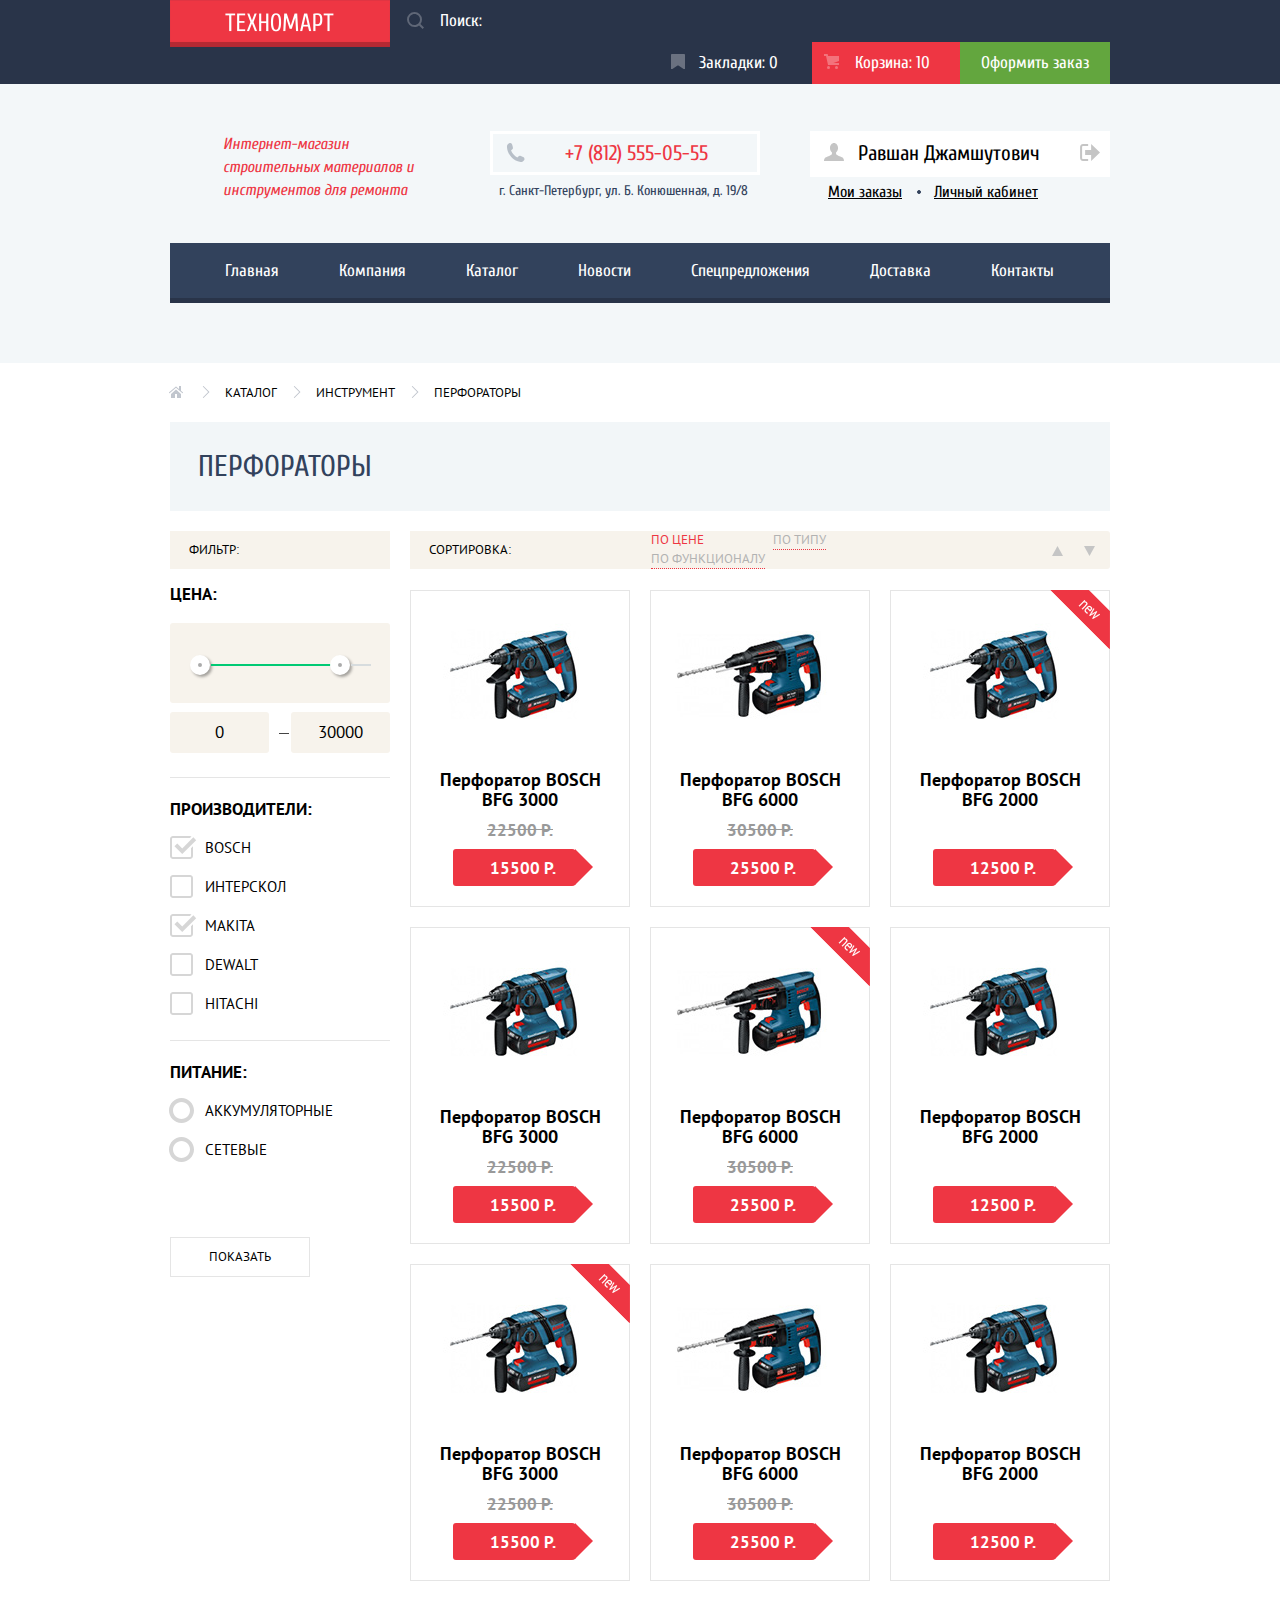
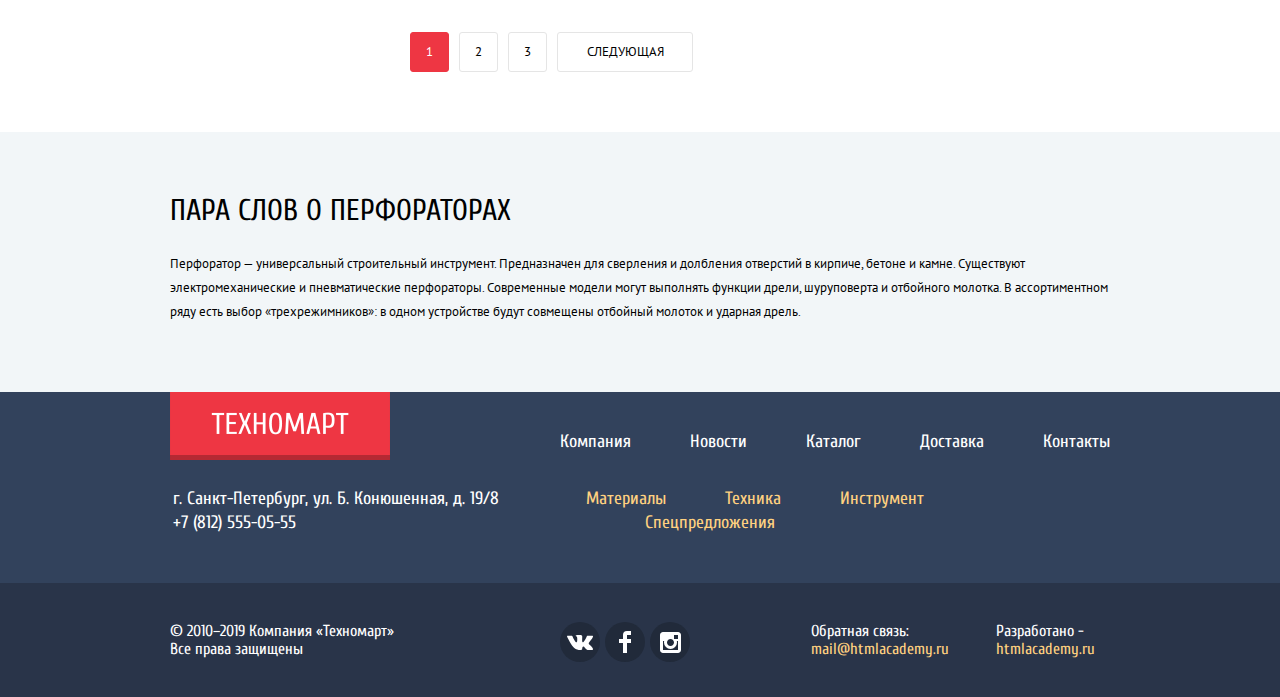
==== commit 8a921986: "Защита-2" ====
--- a/catalog.html
+++ b/catalog.html
@@ -4,10 +4,7 @@
 <head>
   <meta charset="UTF-8">
   <title>Каталог|Техномарт</title>
-  <link href="https://fonts.googleapis.com/css?family=PT+Sans:400,400i,700&display=swap&subset=cyrillic"
-    rel="stylesheet">
-  <link href="https://fonts.googleapis.com/css?family=Cuprum:400,400i,700&display=swap&subset=cyrillic"
-    rel="stylesheet">
+  <link href="https://fonts.googleapis.com/css?family=Cuprum:400,400i,700%7CPT+Sans:400,400i,700&display=swap&subset=cyrillic" rel="stylesheet">
   <link rel="stylesheet" href="css/normalize.css">
   <link rel="stylesheet" href="css/style-min.css">
 </head>
@@ -16,15 +13,17 @@
   <header class="main-header">
     <div class="header-top-wrapper">
       <div class="container">
-        <a class="main-logo-header" href="index.html"><img src="img/logo.png" width="220" height="47"
-            alt="«Техномарт»"></a>
+        <a class="main-logo-header" href="index.html">
+          <img src="img/logo.png" width="220" height="47" alt="«Техномарт»">
+        </a>
         <form class="search-form" action="https://echo.htmlacademy.ru" method="GET">
-          <label class="search">
+          <input class="search" type="search" name="search" id="search-binding" aria-label="поиск" placeholder="Поиск:">
+          <label class="search-icon" for="search-binding">
             <svg xmlns="http://www.w3.org/2000/svg" width="17" height="17" viewBox="0 0 17 17">
-              <path fill="#ffffff"
+              <path fill="#5f6777"
                 d="M17 15.586l-3.542-3.542A7.465 7.465 0 0 0 15 7.5 7.5 7.5 0 1 0 7.5 15c1.71 0 3.282-.579 4.544-1.542L15.586 17 17 15.586zM2 7.5C2 4.467 4.467 2 7.5 2 10.532 2 13 4.467 13 7.5c0 3.032-2.468 5.5-5.5 5.5A5.506 5.506 0 0 1 2 7.5z" />
             </svg>
-            <input class="search-icon" type="search" name="search" aria-label="поиск" placeholder="Поиск:"></label>
+          </label>
         </form>
         <ul class="shop-block">
           <li>
@@ -66,7 +65,9 @@
                       <path fill="#c5c5c5"
                         d="M3.106 13.952V3.048c.018-.376.171-1.057 1.01-1.057h5.027V0H4.116C1.938 0 1.112 1.81 1.087 3.027v10.946C1.112 15.189 1.938 17 4.116 17h5.027v-1.99H4.116c-.839 0-.992-.683-1.01-1.058z" />
                     </g>
-                  </svg></a></li>
+                  </svg>
+                </a>
+              </li>
             </ul>
             <ul class="user-menu">
               <li>
@@ -199,12 +200,18 @@
                 <label class="sort-selection " for="by-functionality" tabindex="0">По функционалу</label>
               </div>
               <div class="arrow-up">
-                <a href="#"><svg xmlns="http://www.w3.org/2000/svg" width="11" height="10" viewBox="0 0 11 10">
-                    <path fill="#c5c5c5" d="M5.5 0L0 10h11z" /></svg></a>
+                <a href="#">
+                  <svg xmlns="http://www.w3.org/2000/svg" width="11" height="10" viewBox="0 0 11 10">
+                    <path fill="#c5c5c5" d="M5.5 0L0 10h11z" />
+                  </svg>
+                </a>
               </div>
               <div class="arrow-down">
-                <a href="#"><svg xmlns="http://www.w3.org/2000/svg" width="11" height="10" viewBox="0 0 11 10">
-                    <path fill="#c5c5c5" d="M5.5 10L0 0h11" /></svg></a>
+                <a href="#">
+                  <svg xmlns="http://www.w3.org/2000/svg" width="11" height="10" viewBox="0 0 11 10">
+                    <path fill="#c5c5c5" d="M5.5 10L0 0h11" />
+                  </svg>
+                </a>
               </div>
             </div>
             <ul class="catalog-list">
@@ -237,8 +244,7 @@
                 </p>
               </li>
               <li class="catalog-item" tabindex="0">
-                <div class="flag new-flag">новинка
-                </div>
+                <span aria-label="новинка"></span>
                 <div class="buttons-item-popup">
                   <a class="button-item-buy" href="pagebuy.html">Купить</a>
                   <a class="button-item-bookmarks" href="#">В закладки</a>
@@ -267,8 +273,7 @@
                 </p>
               </li>
               <li class="catalog-item" tabindex="0">
-                <div class="flag new-flag">новинка
-                </div>
+                <span aria-label="новинка"></span>
                 <div class="buttons-item-popup">
                   <a class="button-item-buy" href="pagebuy.html">Купить</a>
                   <a class="button-item-bookmarks" href="#">В закладки</a>
@@ -297,8 +302,7 @@
                 </p>
               </li>
               <li class="catalog-item" tabindex="0">
-                <div class="flag new-flag">новинка
-                </div>
+                <span aria-label="новинка"></span>
                 <div class="buttons-item-popup">
                   <a class="button-item-buy" href="pagebuy.html">Купить</a>
                   <a class="button-item-bookmarks" href="#">В закладки</a>
@@ -367,7 +371,7 @@
         <p>Перфоратор — универсальный строительный инструмент. Предназначен для сверления и долбления отверстий в
           кирпиче, бетоне и камне. Существуют электромеханические и пневматические перфораторы. Современные модели могут
           выполнять функции дрели, шуруповерта и отбойного молотка. В ассортиментном ряду есть выбор «трехрежимников»: в
-          одном устройстве будут совмещены отбойный молоток и ударная дрель. </p>
+          одном устройстве будут совмещены отбойный молоток и ударная дрель.</p>
       </div>
     </section>
   </main>
@@ -376,8 +380,9 @@
       <div class="container">
         <section class="container-footer">
           <div class="logo-contacts">
-            <a class="main-logo-footer" href="index.html"><img src="img/logo-footer.png" alt="«Техномарт»" width="220"
-                height="68"></a>
+            <a class="main-logo-footer" href="index.html">
+              <img src="img/logo-footer.png" alt="«Техномарт»" width="220" height="68">
+            </a>
             <address class="address-footer">г. Санкт-Петербург, ул. Б. Конюшенная, д. 19/8</address>
             <a class="number-phone-footer" href="tel:+78125550555">+7 (812) 555-05-55</a>
           </div>
@@ -424,33 +429,39 @@
             Все права защищены</p>
           <ul class="footer-social">
             <li>
-              <a class="social-button" href="#"><span class="visually-hidden">Вконтакте
-                </span>
+              <a class="social-button" href="#">
+                <span class="visually-hidden">Вконтакте</span>
                 <svg xmlns="http://www.w3.org/2000/svg" width="26" height="15" viewBox="0 0 26 15">
                   <path fill="#FFF"
                     d="M16.138 11.51c.956-.309 2.18 2.04 3.483 2.939.978.681 1.727.534 1.727.534l3.473-.05s1.815-.112.957-1.554c-.071-.12-.503-1.069-2.585-3.022-2.177-2.043-1.882-1.712.739-5.244 1.597-2.153 2.236-3.468 2.036-4.028-.192-.539-1.365-.399-1.365-.399L20.69.713c-.381.001-.704.119-.851.515-.003.004-.621 1.666-1.445 3.079-1.741 2.989-2.436 3.148-2.724 2.961-.661-.433-.494-1.737-.494-2.664 0-2.897.432-4.105-.846-4.417-.427-.104-.739-.172-1.828-.182-1.392-.021-2.574 0-3.244.329-.445.223-.786.712-.579.74.26.035.843.16 1.155.586.401.552.389 1.789.389 1.789s.229 3.411-.54 3.834c-.528.29-1.25-.302-2.803-3.016-.793-1.388-1.392-2.922-1.392-2.922s-.116-.285-.326-.441c-.25-.185-.6-.244-.6-.244L.848.684S.29.7.085.946c-.182.218-.015.668-.015.668s2.909 6.881 6.203 10.347c3.02 3.182 6.452 2.971 6.452 2.971h1.555s.469-.054.709-.312c.224-.24.214-.691.214-.691s-.031-2.109.935-2.419z" />
-                </svg></a>
+                </svg>
+              </a>
             </li>
             <li>
-              <a class="social-button" href="#"><span class="visually-hidden">Фейсбук
-                </span>
+              <a class="social-button" href="#">
+                <span class="visually-hidden">Фейсбук</span>
                 <svg xmlns="http://www.w3.org/2000/svg" width="12" height="22" viewBox="0 0 12 22">
-                  <path fill="#FFF" d="M12 4V0H8a4 4 0 0 0-4 4v4H0v4h4v10h4V12h4V8H8V4h4z" /></svg></a>
+                  <path fill="#FFF" d="M12 4V0H8a4 4 0 0 0-4 4v4H0v4h4v10h4V12h4V8H8V4h4z" />
+                </svg>
+              </a>
             </li>
             <li>
-              <a class="social-button" href="#"><span class="visually-hidden">Инстаграм
-                </span>
+              <a class="social-button" href="#">
+                <span class="visually-hidden">Инстаграм</span>
                 <svg xmlns="http://www.w3.org/2000/svg" width="21" height="21" viewBox="0 0 21 21">
                   <path fill="#FFF"
                     d="M18 0H3C1.35 0 0 1.35 0 3v15c0 1.65 1.35 3 3 3h15c1.65 0 3-1.35 3-3V3c0-1.65-1.35-3-3-3zm-7.5 7c1.93 0 3.5 1.57 3.5 3.5S12.43 14 10.5 14 7 12.43 7 10.5 8.57 7 10.5 7zM18 18H3V9h1.181A6.504 6.504 0 0 0 4 10.5a6.5 6.5 0 1 0 13 0 6.45 6.45 0 0 0-.181-1.5H18v9zm0-11h-4V3h4v4z" />
-                </svg></a>
+                </svg>
+              </a>
             </li>
           </ul>
           <div class="footer-copyright-link">
             <p class="copyright-link">Обратная связь:<br>
-              <a class="link-footer" href="mailto:mail@htmlacademy.ru">mail@htmlacademy.ru</a></p>
+              <a class="link-footer" href="mailto:mail@htmlacademy.ru">mail@htmlacademy.ru</a>
+            </p>
             <p class="copyright-link">Разработано -<br>
-              <a class="link-footer" href="https://htmlacademy.ru/intensive/htmlcss">htmlacademy.ru</a></p>
+              <a class="link-footer" href="https://htmlacademy.ru/intensive/htmlcss">htmlacademy.ru</a>
+            </p>
           </div>
         </section>
       </div>
--- a/css/style-min.css
+++ b/css/style-min.css
@@ -64,41 +64,47 @@
   display: -webkit-box;
   display: -ms-flexbox;
   display: flex;
-  -webkit-box-align: center;
-  -ms-flex-align: center;
-  align-items: center;
+  -webkit-box-orient: horizontal;
+  -webkit-box-direction: reverse;
+  -ms-flex-direction: row-reverse;
+      flex-direction: row-reverse;
+  width: 266px;
 }.search-icon {
-  width: 207px;
+  width: 48px;
   height: 42px;
+
+  background-color: #293449;
+}.search-icon svg {
+  padding-top: 12px;
+  padding-left: 17px;
+}.search {
+  width: 218px;
 
   background-color: #293449;
   border: 0;
   outline: 0;
-}.search-form svg {
-  margin-right: 13px;
-  margin-left: 16px;
-
-  opacity: 0.3;
-}.search-form:hover svg {
+}.search-form:hover path {
+  fill: #ffffff;
+}.search:hover,
+.search:hover + .search-icon {
+  background-color: #212a3a;
+}.search:focus,
+.search:focus + .search-icon,
+.search:hover:focus,
+.search:hover:focus + .search-icon {
+  background-color: #ffffff;
+}.search:focus + .search-icon path {
+  fill: #ee3643;
+}.search::-webkit-input-placeholder {
+  color: #ffffff;
+}.search:-ms-input-placeholder {
+  color: #ffffff;
+}.search::-ms-input-placeholder {
+  color: #ffffff;
+}.search::placeholder {
+  color: #ffffff;
+
   opacity: 1;
-}.search-form:hover {
-  background-color: #212a3a;
-}.search-icon:hover {
-  background-color: #212a3a;
-}.search-form:focus-within {
-  background-color: #ffffff;
-}.search-icon:focus {
-  background-color: #ffffff;
-}.search-form:focus-within path {
-  fill: #ee3643;
-}.search-icon::-webkit-input-placeholder {
-  color: #ffffff;
-}.search-icon:-ms-input-placeholder {
-  color: #ffffff;
-}.search-icon::-ms-input-placeholder {
-  color: #ffffff;
-}.search-icon::placeholder {
-  color: #ffffff;
 }.shop-block {
   display: -webkit-box;
   display: -ms-flexbox;
@@ -253,25 +259,32 @@
   list-style-type: none;
   font-size: 21px;
   line-height: 21px;
-}.profile-list a {
+}.button-check-in {
   display: block;
   padding: 11px 24px;
 
   background: #ffffff;
-}.profile-list .button-login-link {
-  position: relative;
-
+}.button-login-link {
+  display: -webkit-box;
+  display: -ms-flexbox;
+  display: flex;
+  -webkit-box-align: center;
+  -ms-flex-align: center;
+  align-items: center;
+  width: 120px;
   margin-right: 10px;
-  padding-left: 50px;
-}.button-login-link::before {
-  content: "";
-  position: absolute;
-  left: 14px;
-
-  width: 20px;
-  height: 17px;
-
-  background: url(../img/icon/login.svg) no-repeat 0 0;
+  padding-top: 11px;
+  padding-bottom: 11px;
+
+  background: #ffffff;
+}.button-login-link svg {
+  margin-right: 13px;
+  margin-left: 13px;
+}.button-login-link p {
+  margin: 0;
+}.button-login-link:hover path,
+.button-login-link:focus path {
+  fill: #32425c;
 }.profile-list a:hover,
 .profile-list a:focus {
   color: #ee3643;
@@ -433,7 +446,7 @@
   color: #ffffff;
 }.main-content .button-offer {
   display: block;
-  width: 135px;
+  width: 95px;
   margin-bottom: 22px;
   margin-left: 25px;
   padding-top: 10px;
@@ -575,7 +588,7 @@
   color: #ffffff;
 }.button-catalog {
   display: block;
-  width: 195px;
+  width: 155px;
   margin-left: 27px;
 }.technique {
   background-color: #dc91d8;
@@ -613,17 +626,16 @@
   height: 76px;
 
   background: url(../img/icon/delivery.svg) no-repeat 0 0;
-}.offer .flag {
+}.offer span:before {
+  content: "";
   position: absolute;
   top: 0;
   right: 0;
-  z-index: 20;
 
   width: 60px;
   height: 59px;
-  overflow: hidden;
-
-  text-indent: -1000px;
+
+  background: url(../img/new-flag.png) no-repeat 0 0;
 }.popular-goods {
   width: 100%;
   margin-bottom: 1px;
@@ -656,7 +668,7 @@
   text-transform: uppercase;
 }.popular-button {
   display: block;
-  width: 253px;
+  width: 213px;
   margin-right: 23px;
 }.catalog-list-popular {
   display: -webkit-box;
@@ -695,6 +707,22 @@
 }.popular-brands li {
   position: relative;
 
+  width: 218px;
+  height: 142px;
+  margin-right: 20px;
+  margin-bottom: 20px;
+
+  border: 1px solid #e5e5e5;
+}.popular-brands li:nth-child(4n) {
+  margin-right: 0;
+}.popular-brands a {
+  position: absolute;
+  top: 0;
+  right: 0;
+  bottom: 0;
+  left: 0;
+  z-index: 1;
+
   display: -webkit-box;
   display: -ms-flexbox;
   display: flex;
@@ -704,21 +732,6 @@
   -webkit-box-align: center;
   -ms-flex-align: center;
   align-items: center;
-  width: 218px;
-  height: 142px;
-  margin-right: 20px;
-  margin-bottom: 20px;
-
-  border: 1px solid #e5e5e5;
-}.popular-brands li:nth-child(4n) {
-  margin-right: 0;
-}.popular-brands a {
-  position: absolute;
-  top: 0;
-  right: 0;
-  bottom: 0;
-  left: 0;
-  z-index: 1;
 }.popular-brands a:hover,
 .popular-brands a:focus {
   -webkit-box-shadow: 0 10px 25px 0 rgba(0,0,0,0.5);
@@ -848,7 +861,7 @@
   width: 300px;
 }.credit-button {
   display: block;
-  width: 195px;
+  width: 155px;
 }.credit-slide-tab::before {
   content: "";
   position: absolute;
@@ -945,18 +958,18 @@
 }.about-us-contact img {
   width: 300px;
   height: 158px;
+  margin-bottom: 33px;
 }.about-us-button {
   display: block;
-  width: 220px;
-}.whrite-us-button {
+  width: 180px;
+}.message-button {
   display: block;
-  width: 300px;
+  width: 260px;
 }.map-popup {
   position: relative;
 
   width: 300px;
   height: 158px;
-  margin-bottom: 40px;
   padding: 0;
 
   border: 0;
@@ -1012,7 +1025,7 @@
 }.intro {
   margin-bottom: 20px;
   padding-top: 30px;
-  padding-bottom: 26px;
+  padding-bottom: 29px;
   padding-left: 28px;
 
   font-family: "Cuprum","Arial",sans-serif;
@@ -1150,14 +1163,14 @@
 
   background-color: #444444;
 }.item-filters {
-  position: relative;
-
   margin: 0;
   margin-bottom: 24px;
   padding: 0;
 
   border: 0;
 }.title-filters {
+  position: relative;
+
   margin-bottom: 14px;
 
   font-weight: 700;
@@ -1201,24 +1214,32 @@
   opacity: 1;
 }.brands-item:focus + .brands-filters::before {
   opacity: 1;
-}.brands-item:checked + .brands-filters::after,
-.brands-item:checked:hover + .brands-filters::after {
+}.brands-item:disabled + .brands-filters::before {
+  color: #999999;
+
+  opacity: 0.4;
+}.brands-item:checked + .brands-filters::after {
   content: "";
   position: absolute;
   top: -2px;
   left: -35px;
 
-  width: 23px;
+  width: 27px;
   height: 23px;
 
   background: url(../img/icon/checkbox-on.svg);
-  opacity: 0.4;
-}.brands-item:checked:focus + .brands-filters::after {
+  opacity: 0.7;
+}.brands-item:checked:hover + .brands-filters::after,
+.brands-item:checked:focus + .brands-filters::after {
   opacity: 1;
 }.brands-item:checked + .brands-filters::before {
   display: none;
-}.brands-item:checked + .brands-filters {
+}.brands-item:disabled + .brands-filters {
   color: #999999;
+
+  cursor: auto;
+}.brands-item:checked:disabled + .brands-filters::after {
+  opacity: 0.4;
 }.power-supply + .supply {
   position: relative;
 
@@ -1234,11 +1255,9 @@
 
   background: url(../img/icon/radio-off.svg);
   opacity: 0.7;
-}.power-supply:checked + .supply::before,
-.power-supply:checked:hover + .supply::before {
-  opacity: 0.4;
-}.power-supply:checked + .supply::after,
-.power-supply:checked:hover + .supply::after {
+}.power-supply:checked:hover + .supply::before {
+  opacity: 1;
+}.power-supply:checked + .supply::after {
   content: "";
   position: absolute;
   top: 5px;
@@ -1249,16 +1268,23 @@
 
   background-color: #b5b5b5;
   border-radius: 50%;
-  opacity: 0.4;
-}.power-supply:hover + .supply::before {
+  opacity: 0.7;
+}.power-supply:checked:hover + .supply::after,
+.power-supply:hover + .supply::before {
   opacity: 1;
 }.power-supply:checked:focus + .supply::after,
 .power-supply:focus + .supply::before,
 .power-supply:checked:focus + .supply::before {
   opacity: 1;
-}.power-supply:checked + .supply,
-.power-supply:checked:hover + .supply {
+}.power-supply:disabled + .supply {
   color: #999999;
+
+  cursor: auto;
+}.power-supply:disabled + .supply::before,
+.power-supply:checked:disabled + .supply::before,
+.power-supply:disabled + .supply::after,
+.power-supply:checked:disabled + .supply::after {
+  opacity: 0.4;
 }.item-filters:last-of-type {
   margin-bottom: 58px;
 }.filters-list li {
@@ -1373,18 +1399,15 @@
           box-shadow: 0 10px 25px 0 rgba(0,0,0,0.5);
 }.catalog-item:nth-child(3n) {
   margin-right: 0;
-}.flag {
+}.catalog-item span:before {
+  content: "";
   position: absolute;
   top: -1px;
   right: -1px;
-  z-index: 20;
 
   width: 60px;
   height: 59px;
-  overflow: hidden;
-
-  text-indent: -1000px;
-}.new-flag {
+
   background: url(../img/new-flag.png) no-repeat 0 0;
 }.catalog-item img {
   width: 218px;
@@ -1526,9 +1549,7 @@
   list-style-type: none;
 }.pages-catalog a {
   display: block;
-  width: 36px;
-  padding-top: 10px;
-  padding-bottom: 10px;
+  padding: 10px 15px;
 
   text-align: center;
   text-transform: uppercase;
@@ -1536,7 +1557,7 @@
   border: 1px solid #e5e5e5;
   border-radius: 3px;
 }.pages-catalog .next-page {
-  width: 140px;
+  width: 104px;
 }.pages-catalog li {
   margin-right: 10px;
 }.pages-catalog .page-active,
@@ -1572,8 +1593,7 @@
   font-size: 13px;
   line-height: 24px;
 }.button {
-  padding-top: 10px;
-  padding-bottom: 10px;
+  padding: 10px 20px;
 
   font-family: "Cuprum","Arial",sans-serif;
   font-size: 14px;
@@ -1631,14 +1651,17 @@
   display: -webkit-box;
   display: -ms-flexbox;
   display: flex;
-  -webkit-box-pack: justify;
-  -ms-flex-pack: justify;
-  justify-content: space-between;
+  -ms-flex-wrap: wrap;
+      flex-wrap: wrap;
   margin: 0;
   margin-top: 38px;
   padding: 0;
 
   list-style-type: none;
+}.site-navigation-footer li {
+  margin-left: 59px;
+}.site-navigation-footer li:first-child {
+  margin-left: 0;
 }.site-navigation-footer a:hover,
 .site-navigation-footer a:focus {
   text-decoration: underline;
@@ -1648,9 +1671,8 @@
   display: -webkit-box;
   display: -ms-flexbox;
   display: flex;
-  -webkit-box-pack: justify;
-  -ms-flex-pack: justify;
-  justify-content: space-between;
+  -ms-flex-wrap: wrap;
+      flex-wrap: wrap;
   margin: 0;
   margin-top: 33px;
   margin-left: 26px;
@@ -1658,6 +1680,10 @@
 
   list-style-type: none;
   color: #ffd180;
+}.navigation-features-footer li {
+  margin-left: 59px;
+}.navigation-features-footer li:first-child {
+  margin-left: 0;
 }.navigation-features-footer a:hover,
 .navigation-features-footer a:focus {
   text-decoration: underline;
@@ -1976,12 +2002,11 @@
   background: url(../img/icon/mark.svg);
 }.button-checkout {
   display: block;
-  width: 220px;
+  width: 180px;
   margin-right: 20px;
 }.button-continue {
   width: 220px;
-  padding-top: 10px;
-  padding-bottom: 10px;
+  padding: 10px 20px;
 
   font-family: "Cuprum","Arial",sans-serif;
   font-size: 14px;
